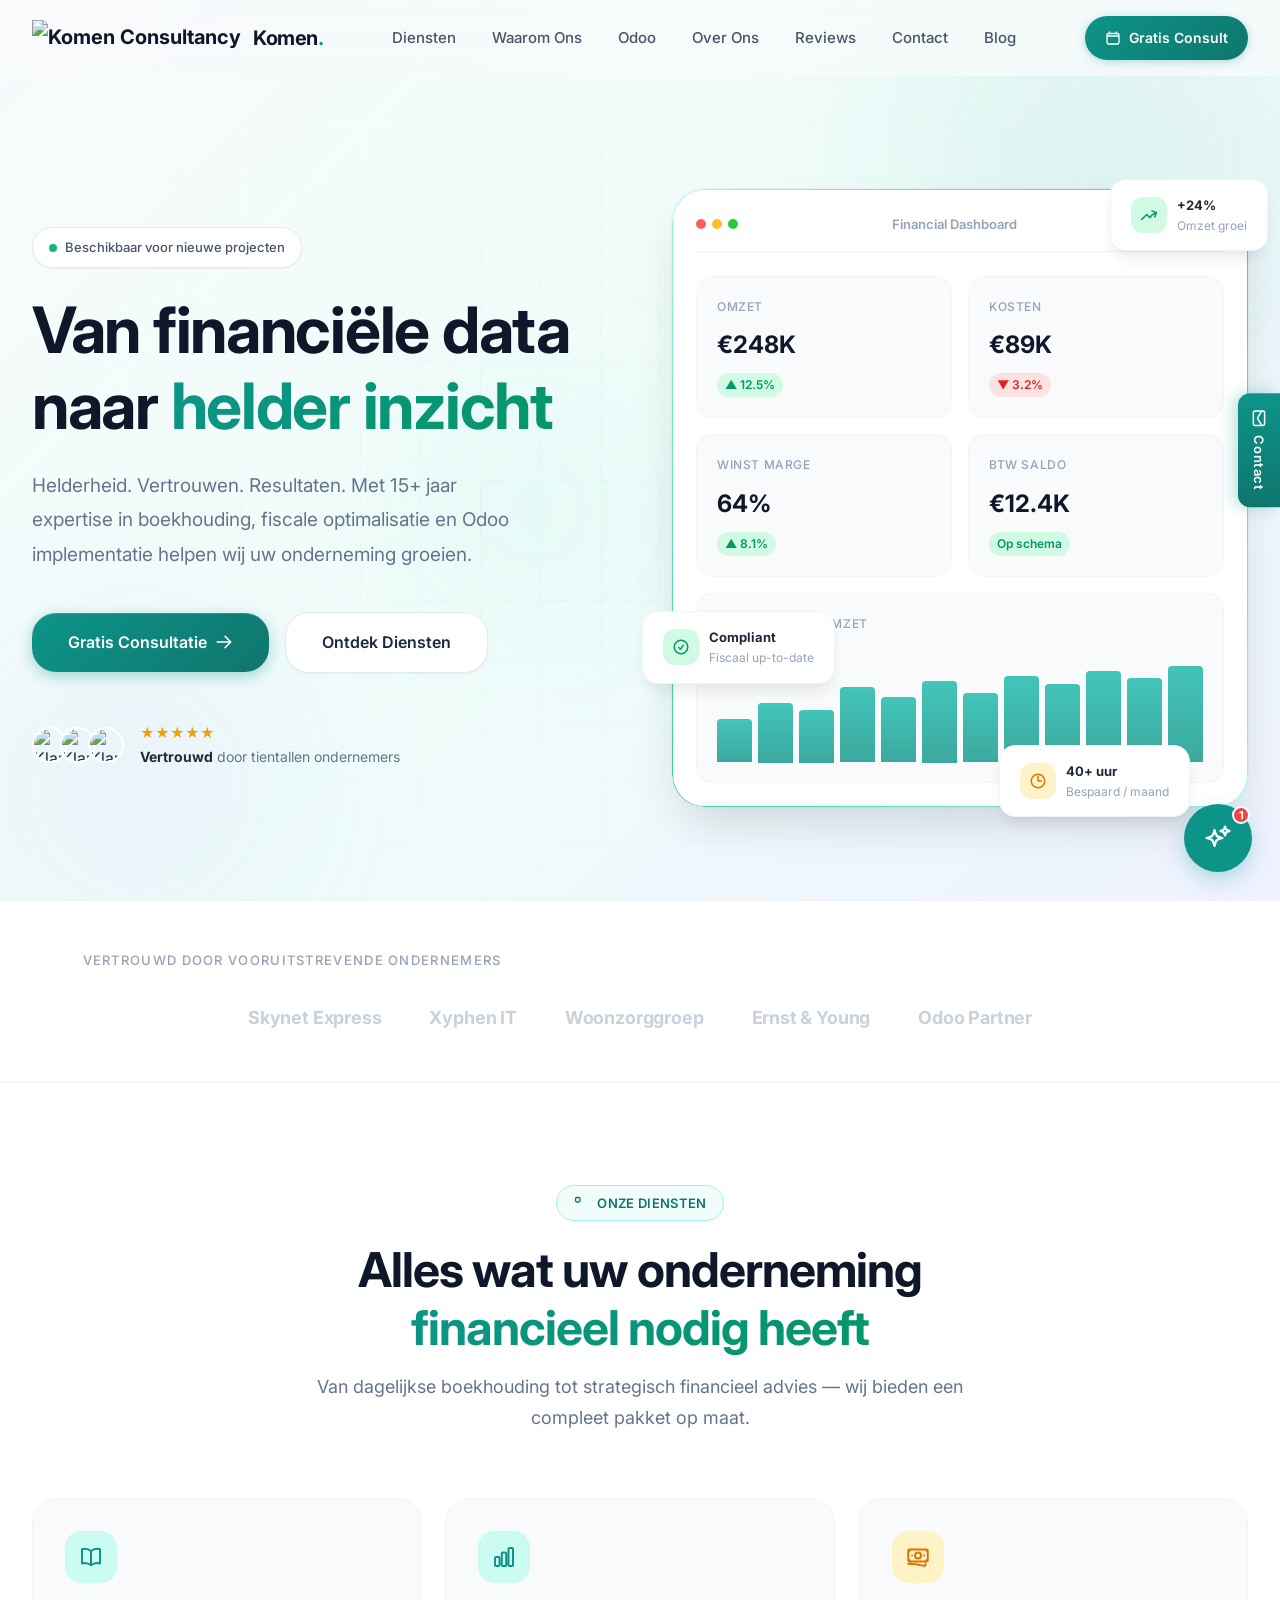
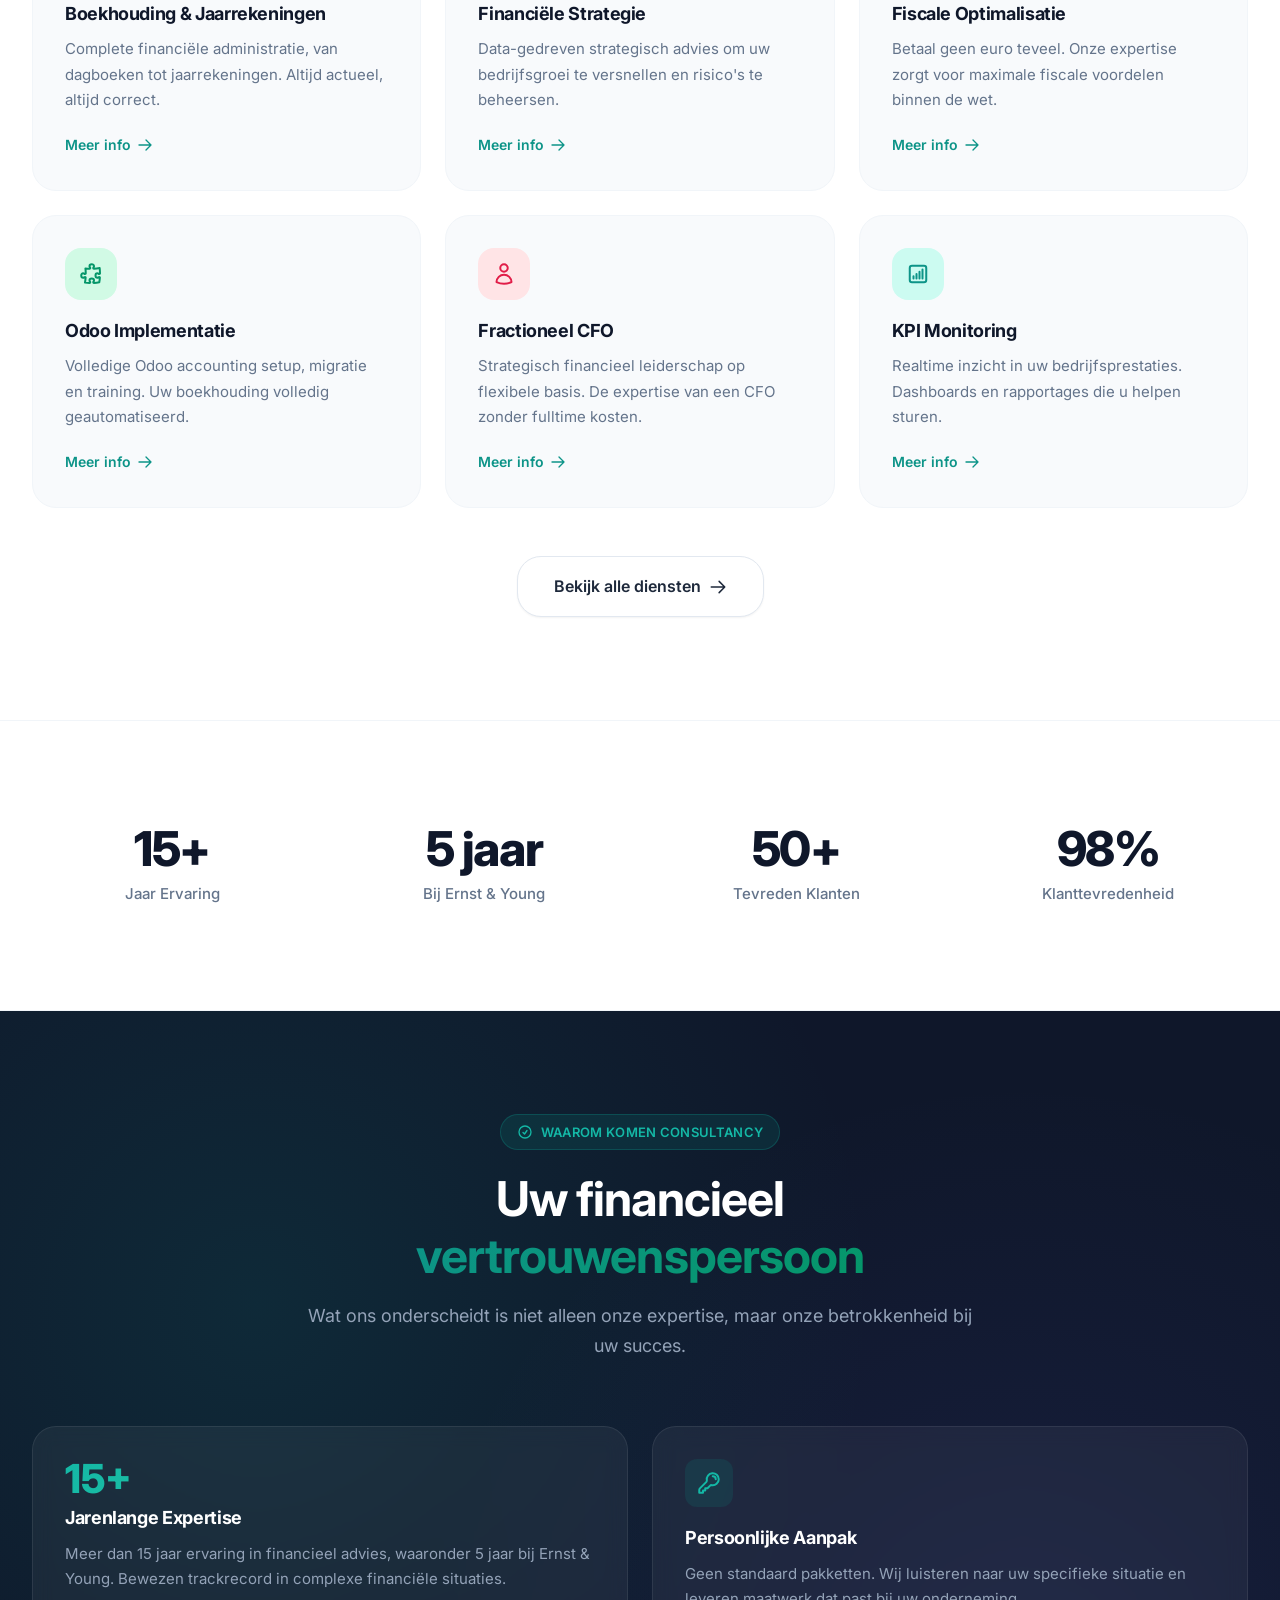
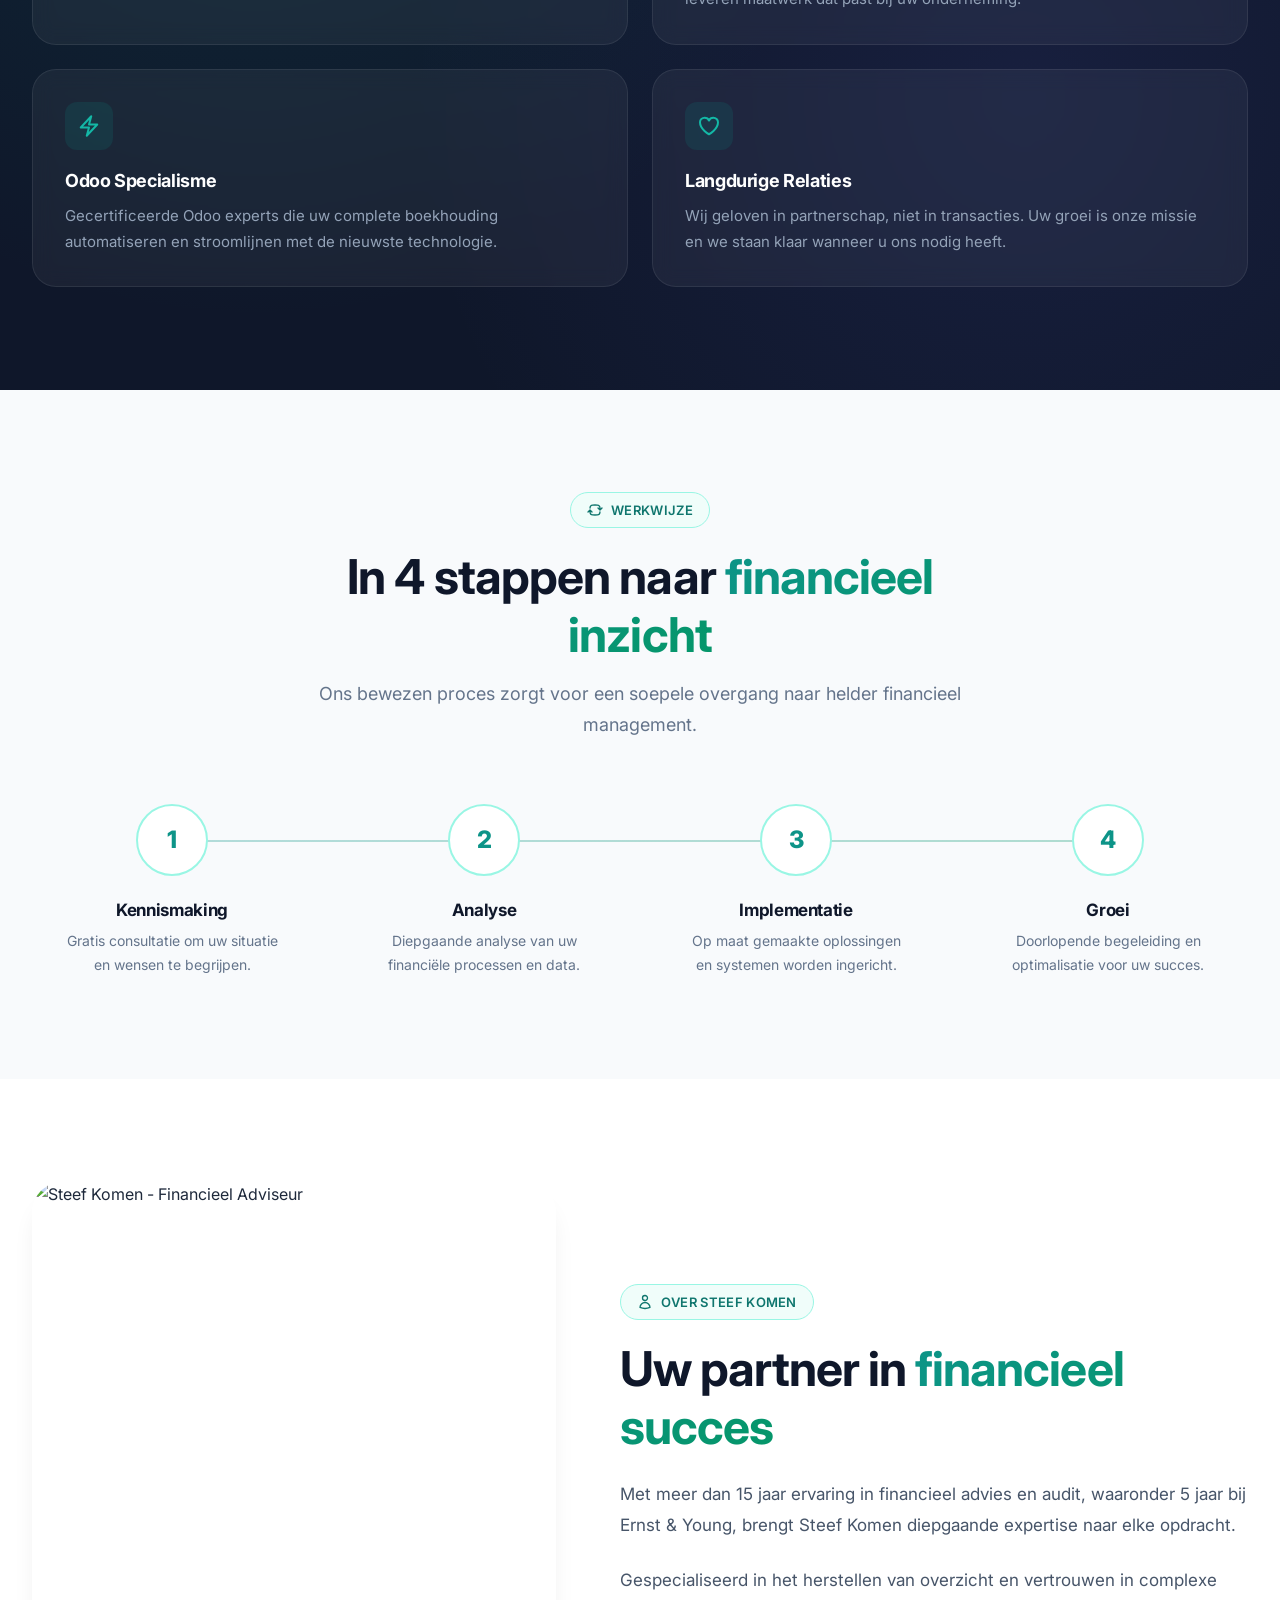
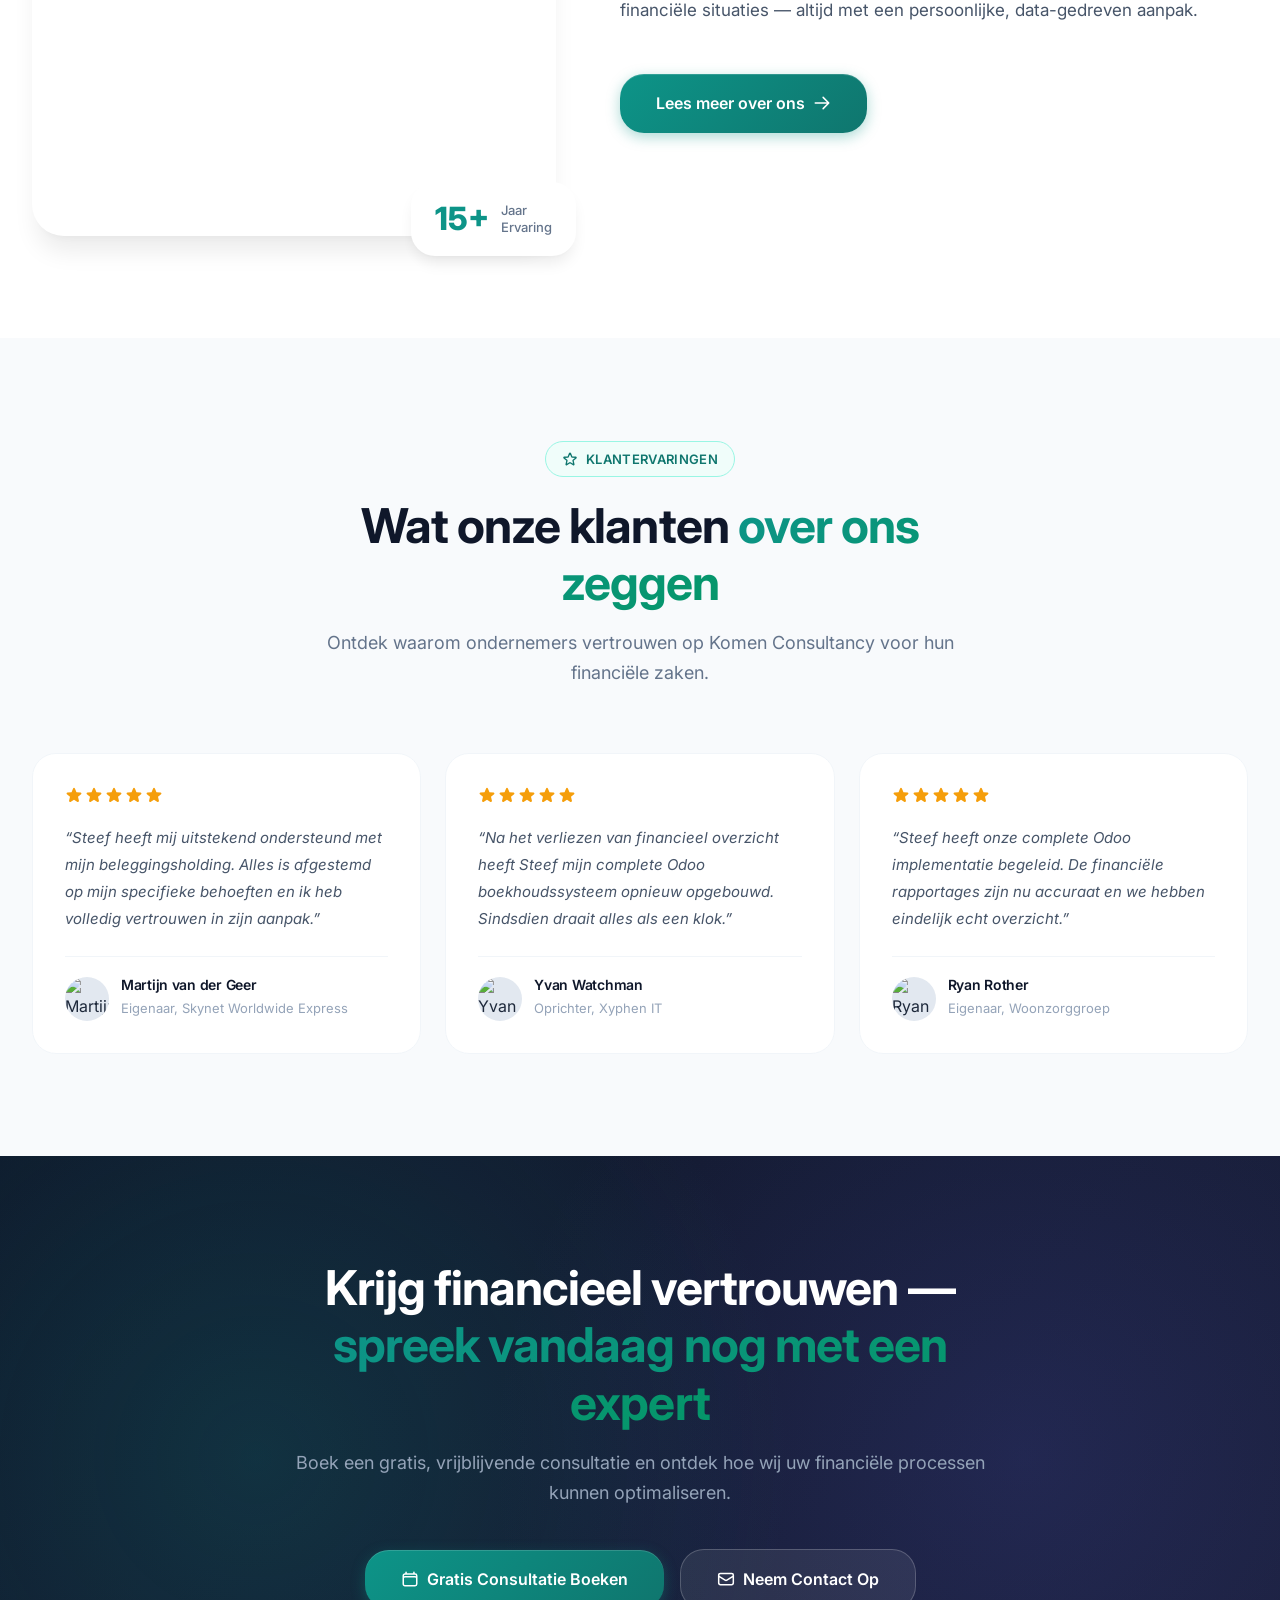
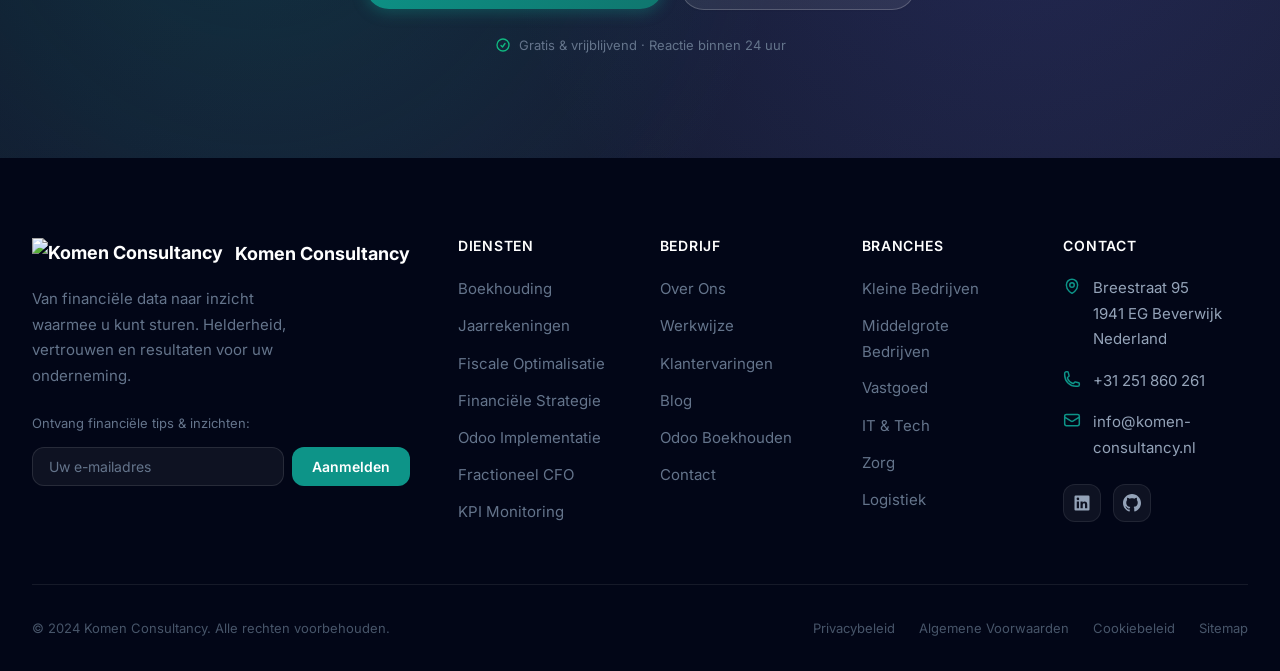
==== index.html @ 8edcee96 "Initial deploy: Komen Consultancy multi-page website Complete 13+ page website for accountancy firm " ====
<!DOCTYPE html>
<html lang="nl">
<head>
  <meta charset="UTF-8">
  <meta name="viewport" content="width=device-width, initial-scale=1.0">
  <title>Komen Consultancy | Financieel Advies & Odoo Expertise</title>
  <meta name="description" content="Komen Consultancy - Van financiële data naar inzicht waarmee u kunt sturen. 15+ jaar ervaring in boekhouding, fiscale optimalisatie en Odoo implementatie.">
  <link rel="preconnect" href="https://fonts.googleapis.com">
  <link rel="preconnect" href="https://fonts.gstatic.com" crossorigin>
  <link href="https://fonts.googleapis.com/css2?family=Inter:wght@400;500;600;700;800&display=swap" rel="stylesheet">
  <link rel="stylesheet" href="css/style.css">
  <link rel="icon" type="image/png" href="https://www.komenconsultancy.com/logo.png?company=1">
</head>
<body>

  <!-- Preloader -->
  <div class="preloader">
    <div class="preloader-spinner"></div>
  </div>

  <!-- Cursor Glow -->
  <div class="cursor-glow"></div>

  <!-- ==================== NAVBAR ==================== -->
  <nav class="navbar">
    <div class="container">
      <a href="index.html" class="navbar-logo">
        <img src="https://raw.githubusercontent.com/babenkonetframe/komen-consultancy/refs/heads/main/logo/logo02.png" alt="Komen Consultancy">
        <span>Komen<span style="color:var(--primary)">.</span></span>
      </a>

      <div class="navbar-nav">
        <a href="diensten.html">Diensten</a>
        <a href="#waarom">Waarom Ons</a>
        <a href="odoo.html">Odoo</a>
        <a href="over-ons.html">Over Ons</a>
        <a href="#reviews">Reviews</a>
        <a href="contact.html">Contact</a>
        <a href="blog.html">Blog</a>
      </div>

      <div class="navbar-actions">
        <a href="contact.html" class="navbar-cta">
          <svg xmlns="http://www.w3.org/2000/svg" fill="none" viewBox="0 0 24 24" stroke-width="2" stroke="currentColor"><path stroke-linecap="round" stroke-linejoin="round" d="M6.75 3v2.25M17.25 3v2.25M3 18.75V7.5a2.25 2.25 0 012.25-2.25h13.5A2.25 2.25 0 0121 7.5v11.25m-18 0A2.25 2.25 0 005.25 21h13.5A2.25 2.25 0 0021 18.75m-18 0v-7.5A2.25 2.25 0 015.25 9h13.5A2.25 2.25 0 0121 11.25v7.5" /></svg>
          Gratis Consult
        </a>
        <button class="hamburger" aria-label="Menu">
          <span></span><span></span><span></span>
        </button>
      </div>
    </div>
  </nav>

  <!-- Mobile Menu Overlay -->
  <div class="mobile-menu-overlay"></div>

  <!-- Mobile Menu (slides from right) -->
  <div class="mobile-menu">
    <div class="mobile-menu-header">
      <a href="index.html" class="navbar-logo">
        <img src="https://raw.githubusercontent.com/babenkonetframe/komen-consultancy/refs/heads/main/logo/logo02.png" alt="Komen Consultancy" style="height:28px">
        <span style="font-size:1rem">Komen<span style="color:var(--primary)">.</span></span>
      </a>
      <button class="mobile-menu-close">
        <svg xmlns="http://www.w3.org/2000/svg" fill="none" viewBox="0 0 24 24" stroke-width="2" stroke="currentColor"><path stroke-linecap="round" stroke-linejoin="round" d="M6 18L18 6M6 6l12 12" /></svg>
      </button>
    </div>
    <nav class="mobile-menu-nav">
      <a href="diensten.html">
        <svg xmlns="http://www.w3.org/2000/svg" fill="none" viewBox="0 0 24 24" stroke-width="2" stroke="currentColor"><path stroke-linecap="round" stroke-linejoin="round" d="M3.75 6A2.25 2.25 0 016 3.75h2.25A2.25 2.25 0 0110.5 6v2.25a2.25 2.25 0 01-2.25 2.25H6a2.25 2.25 0 01-2.25-2.25V6z" /><path stroke-linecap="round" stroke-linejoin="round" d="M3.75 15.75A2.25 2.25 0 016 13.5h2.25a2.25 2.25 0 012.25 2.25V18a2.25 2.25 0 01-2.25 2.25H6A2.25 2.25 0 013.75 18v-2.25z" /><path stroke-linecap="round" stroke-linejoin="round" d="M13.5 6a2.25 2.25 0 012.25-2.25H18A2.25 2.25 0 0120.25 6v2.25A2.25 2.25 0 0118 10.5h-2.25a2.25 2.25 0 01-2.25-2.25V6z" /><path stroke-linecap="round" stroke-linejoin="round" d="M13.5 15.75a2.25 2.25 0 012.25-2.25H18a2.25 2.25 0 012.25 2.25V18A2.25 2.25 0 0118 20.25h-2.25A2.25 2.25 0 0113.5 18v-2.25z" /></svg>
        Diensten
      </a>
      <a href="#waarom">
        <svg xmlns="http://www.w3.org/2000/svg" fill="none" viewBox="0 0 24 24" stroke-width="2" stroke="currentColor"><path stroke-linecap="round" stroke-linejoin="round" d="M9 12.75L11.25 15 15 9.75M21 12a9 9 0 11-18 0 9 9 0 0118 0z" /></svg>
        Waarom Ons
      </a>
      <a href="odoo.html">
        <svg xmlns="http://www.w3.org/2000/svg" fill="none" viewBox="0 0 24 24" stroke-width="2" stroke="currentColor"><path stroke-linecap="round" stroke-linejoin="round" d="M14.25 6.087c0-.355.186-.676.401-.959.221-.29.349-.634.349-1.003 0-1.036-1.007-1.875-2.25-1.875s-2.25.84-2.25 1.875c0 .369.128.713.349 1.003.215.283.401.604.401.959v0a.64.64 0 01-.657.643 48.39 48.39 0 01-4.163-.3c.186 1.613.293 3.25.315 4.907a.656.656 0 01-.658.663v0c-.355 0-.676-.186-.959-.401a1.647 1.647 0 00-1.003-.349c-1.036 0-1.875 1.007-1.875 2.25s.84 2.25 1.875 2.25c.369 0 .713-.128 1.003-.349.283-.215.604-.401.959-.401v0c.31 0 .555.26.532.57a48.039 48.039 0 01-.642 5.056c1.518.19 3.058.309 4.616.354a.64.64 0 00.657-.643v0c0-.355-.186-.676-.401-.959a1.647 1.647 0 01-.349-1.003c0-1.035 1.008-1.875 2.25-1.875 1.243 0 2.25.84 2.25 1.875 0 .369-.128.713-.349 1.003-.215.283-.4.604-.4.959v0c0 .333.277.599.61.58a48.1 48.1 0 005.427-.63 48.05 48.05 0 00.582-4.717.532.532 0 00-.533-.57v0c-.355 0-.676.186-.959.401-.29.221-.634.349-1.003.349-1.035 0-1.875-1.007-1.875-2.25s.84-2.25 1.875-2.25c.37 0 .713.128 1.003.349.283.215.604.401.959.401v0a.656.656 0 00.658-.663 48.422 48.422 0 00-.37-5.36c-1.886.342-3.81.574-5.766.689a.578.578 0 01-.61-.58v0z" /></svg>
        Odoo Integratie
      </a>
      <a href="over-ons.html">
        <svg xmlns="http://www.w3.org/2000/svg" fill="none" viewBox="0 0 24 24" stroke-width="2" stroke="currentColor"><path stroke-linecap="round" stroke-linejoin="round" d="M15.75 6a3.75 3.75 0 11-7.5 0 3.75 3.75 0 017.5 0zM4.501 20.118a7.5 7.5 0 0114.998 0A17.933 17.933 0 0112 21.75c-2.676 0-5.216-.584-7.499-1.632z" /></svg>
        Over Ons
      </a>
      <a href="#reviews">
        <svg xmlns="http://www.w3.org/2000/svg" fill="none" viewBox="0 0 24 24" stroke-width="2" stroke="currentColor"><path stroke-linecap="round" stroke-linejoin="round" d="M11.48 3.499a.562.562 0 011.04 0l2.125 5.111a.563.563 0 00.475.345l5.518.442c.499.04.701.663.321.988l-4.204 3.602a.563.563 0 00-.182.557l1.285 5.385a.562.562 0 01-.84.61l-4.725-2.885a.563.563 0 00-.586 0L6.982 20.54a.562.562 0 01-.84-.61l1.285-5.386a.562.562 0 00-.182-.557l-4.204-3.602a.563.563 0 01.321-.988l5.518-.442a.563.563 0 00.475-.345L11.48 3.5z" /></svg>
        Reviews
      </a>
      <a href="contact.html">
        <svg xmlns="http://www.w3.org/2000/svg" fill="none" viewBox="0 0 24 24" stroke-width="2" stroke="currentColor"><path stroke-linecap="round" stroke-linejoin="round" d="M21.75 6.75v10.5a2.25 2.25 0 01-2.25 2.25h-15a2.25 2.25 0 01-2.25-2.25V6.75m19.5 0A2.25 2.25 0 0019.5 4.5h-15a2.25 2.25 0 00-2.25 2.25m19.5 0v.243a2.25 2.25 0 01-1.07 1.916l-7.5 4.615a2.25 2.25 0 01-2.36 0L3.32 8.91a2.25 2.25 0 01-1.07-1.916V6.75" /></svg>
        Contact
      </a>
      <a href="blog.html">
        <svg xmlns="http://www.w3.org/2000/svg" fill="none" viewBox="0 0 24 24" stroke-width="2" stroke="currentColor"><path stroke-linecap="round" stroke-linejoin="round" d="M12 7.5h1.5m-1.5 3h1.5m-7.5 3h7.5m-7.5 3h7.5m3-9h3.375c.621 0 1.125.504 1.125 1.125V18a2.25 2.25 0 01-2.25 2.25M16.5 7.5V18a2.25 2.25 0 002.25 2.25M16.5 7.5V4.875c0-.621-.504-1.125-1.125-1.125H4.125C3.504 3.75 3 4.254 3 4.875V18a2.25 2.25 0 002.25 2.25h13.5M6 7.5h3v3H6v-3z" /></svg>
        Blog
      </a>
    </nav>
    <div class="mobile-menu-contact">
      <h4>Contactgegevens</h4>
      <div class="mobile-contact-item">
        <svg xmlns="http://www.w3.org/2000/svg" fill="none" viewBox="0 0 24 24" stroke-width="2" stroke="currentColor"><path stroke-linecap="round" stroke-linejoin="round" d="M2.25 6.75c0 8.284 6.716 15 15 15h2.25a2.25 2.25 0 002.25-2.25v-1.372c0-.516-.351-.966-.852-1.091l-4.423-1.106c-.44-.11-.902.055-1.173.417l-.97 1.293c-.282.376-.769.542-1.21.38a12.035 12.035 0 01-7.143-7.143c-.162-.441.004-.928.38-1.21l1.293-.97c.363-.271.527-.734.417-1.173L6.963 3.102a1.125 1.125 0 00-1.091-.852H4.5A2.25 2.25 0 002.25 4.5v2.25z" /></svg>
        <span>+31 251 860 261</span>
      </div>
      <div class="mobile-contact-item">
        <svg xmlns="http://www.w3.org/2000/svg" fill="none" viewBox="0 0 24 24" stroke-width="2" stroke="currentColor"><path stroke-linecap="round" stroke-linejoin="round" d="M21.75 6.75v10.5a2.25 2.25 0 01-2.25 2.25h-15a2.25 2.25 0 01-2.25-2.25V6.75m19.5 0A2.25 2.25 0 0019.5 4.5h-15a2.25 2.25 0 00-2.25 2.25m19.5 0v.243a2.25 2.25 0 01-1.07 1.916l-7.5 4.615a2.25 2.25 0 01-2.36 0L3.32 8.91a2.25 2.25 0 01-1.07-1.916V6.75" /></svg>
        <span>info@komen-consultancy.nl</span>
      </div>
      <div class="mobile-contact-item">
        <svg xmlns="http://www.w3.org/2000/svg" fill="none" viewBox="0 0 24 24" stroke-width="2" stroke="currentColor"><path stroke-linecap="round" stroke-linejoin="round" d="M15 10.5a3 3 0 11-6 0 3 3 0 016 0z" /><path stroke-linecap="round" stroke-linejoin="round" d="M19.5 10.5c0 7.142-7.5 11.25-7.5 11.25S4.5 17.642 4.5 10.5a7.5 7.5 0 1115 0z" /></svg>
        <span>Breestraat 95, Beverwijk</span>
      </div>
    </div>
    <div class="mobile-menu-cta">
      <a href="contact.html" class="btn btn-primary btn-lg">Gratis Consultatie Boeken</a>
    </div>
  </div>

  <!-- ==================== HERO ==================== -->
  <section class="hero" id="home">
    <div class="hero-orb hero-orb-1"></div>
    <div class="hero-orb hero-orb-2"></div>
    <div class="hero-orb hero-orb-3"></div>

    <div class="container">
      <div class="hero-content">
        <div class="hero-badge">
          <span class="dot"></span>
          Beschikbaar voor nieuwe projecten
        </div>

        <h1>Van financi&euml;le data naar <span class="text-gradient">helder inzicht</span></h1>

        <p class="hero-subtitle">
          Helderheid. Vertrouwen. Resultaten. Met 15+ jaar expertise in boekhouding, fiscale optimalisatie en Odoo implementatie helpen wij uw onderneming groeien.
        </p>

        <div class="hero-actions">
          <a href="contact.html" class="btn btn-primary btn-lg">
            Gratis Consultatie
            <svg xmlns="http://www.w3.org/2000/svg" fill="none" viewBox="0 0 24 24" stroke-width="2" stroke="currentColor"><path stroke-linecap="round" stroke-linejoin="round" d="M13.5 4.5L21 12m0 0l-7.5 7.5M21 12H3" /></svg>
          </a>
          <a href="diensten.html" class="btn btn-secondary btn-lg">
            Ontdek Diensten
          </a>
        </div>

        <div class="hero-proof">
          <div class="hero-proof-avatars">
            <img src="https://raw.githubusercontent.com/babenkonetframe/komen-consultancy/refs/heads/main/home/feedback01.png" alt="Klant">
            <img src="https://raw.githubusercontent.com/babenkonetframe/komen-consultancy/refs/heads/main/home/feedback02.png" alt="Klant">
            <img src="https://raw.githubusercontent.com/babenkonetframe/komen-consultancy/refs/heads/main/home/feedback03.png" alt="Klant">
          </div>
          <div class="hero-proof-text">
            <div class="hero-proof-stars">&#9733;&#9733;&#9733;&#9733;&#9733;</div>
            <strong>Vertrouwd</strong> door tientallen ondernemers
          </div>
        </div>
      </div>

      <!-- Hero Dashboard Mockup -->
      <div class="hero-visual">
        <div class="floating-card floating-card-1">
          <div class="floating-card-icon">
            <svg xmlns="http://www.w3.org/2000/svg" fill="none" viewBox="0 0 24 24" stroke-width="2" stroke="currentColor"><path stroke-linecap="round" stroke-linejoin="round" d="M2.25 18L9 11.25l4.306 4.307a11.95 11.95 0 015.814-5.519l2.74-1.22m0 0l-5.94-2.28m5.94 2.28l-2.28 5.941" /></svg>
          </div>
          <div>
            <div style="font-weight:700;color:var(--gray-800)">+24%</div>
            <div style="font-size:0.75rem;color:var(--gray-400)">Omzet groei</div>
          </div>
        </div>

        <div class="floating-card floating-card-2">
          <div class="floating-card-icon">
            <svg xmlns="http://www.w3.org/2000/svg" fill="none" viewBox="0 0 24 24" stroke-width="2" stroke="currentColor"><path stroke-linecap="round" stroke-linejoin="round" d="M9 12.75L11.25 15 15 9.75M21 12a9 9 0 11-18 0 9 9 0 0118 0z" /></svg>
          </div>
          <div>
            <div style="font-weight:700;color:var(--gray-800)">Compliant</div>
            <div style="font-size:0.75rem;color:var(--gray-400)">Fiscaal up-to-date</div>
          </div>
        </div>

        <div class="floating-card floating-card-3">
          <div class="floating-card-icon">
            <svg xmlns="http://www.w3.org/2000/svg" fill="none" viewBox="0 0 24 24" stroke-width="2" stroke="currentColor"><path stroke-linecap="round" stroke-linejoin="round" d="M12 6v6h4.5m4.5 0a9 9 0 11-18 0 9 9 0 0118 0z" /></svg>
          </div>
          <div>
            <div style="font-weight:700;color:var(--gray-800)">40+ uur</div>
            <div style="font-size:0.75rem;color:var(--gray-400)">Bespaard / maand</div>
          </div>
        </div>

        <div class="hero-dashboard">
          <div class="dashboard-header">
            <div class="dashboard-dots"><span></span><span></span><span></span></div>
            <div class="dashboard-title">Financial Dashboard</div>
            <div style="font-size:0.75rem;color:var(--gray-400)">Live Data</div>
          </div>
          <div class="dashboard-grid">
            <div class="dash-card">
              <div class="dash-card-label">Omzet</div>
              <div class="dash-card-value">&euro;248K</div>
              <span class="dash-card-change positive">&#9650; 12.5%</span>
            </div>
            <div class="dash-card">
              <div class="dash-card-label">Kosten</div>
              <div class="dash-card-value">&euro;89K</div>
              <span class="dash-card-change negative">&#9660; 3.2%</span>
            </div>
            <div class="dash-card">
              <div class="dash-card-label">Winst Marge</div>
              <div class="dash-card-value">64%</div>
              <span class="dash-card-change positive">&#9650; 8.1%</span>
            </div>
            <div class="dash-card">
              <div class="dash-card-label">BTW Saldo</div>
              <div class="dash-card-value">&euro;12.4K</div>
              <span class="dash-card-change positive">Op schema</span>
            </div>
            <div class="dash-chart">
              <div class="dash-card-label">Maandelijkse Omzet</div>
              <div class="dash-chart-bars">
                <div class="dash-chart-bar" style="height:45%"></div>
                <div class="dash-chart-bar" style="height:62%"></div>
                <div class="dash-chart-bar" style="height:55%"></div>
                <div class="dash-chart-bar" style="height:78%"></div>
                <div class="dash-chart-bar" style="height:68%"></div>
                <div class="dash-chart-bar" style="height:85%"></div>
                <div class="dash-chart-bar" style="height:72%"></div>
                <div class="dash-chart-bar" style="height:90%"></div>
                <div class="dash-chart-bar" style="height:82%"></div>
                <div class="dash-chart-bar" style="height:95%"></div>
                <div class="dash-chart-bar" style="height:88%"></div>
                <div class="dash-chart-bar" style="height:100%"></div>
              </div>
            </div>
          </div>
        </div>
      </div>
    </div>
  </section>

  <!-- ==================== TRUSTED BY ==================== -->
  <section class="trusted-section">
    <div class="container">
      <p class="trusted-label">Vertrouwd door vooruitstrevende ondernemers</p>
      <div class="trusted-logos">
        <span class="trusted-logo-text">Skynet Express</span>
        <span class="trusted-logo-text">Xyphen IT</span>
        <span class="trusted-logo-text">Woonzorggroep</span>
        <span class="trusted-logo-text">Ernst &amp; Young</span>
        <span class="trusted-logo-text">Odoo Partner</span>
      </div>
    </div>
  </section>

  <!-- ==================== SERVICES ==================== -->
  <section class="services-section section" id="diensten">
    <div class="container">
      <div class="section-header reveal">
        <div class="section-badge">
          <svg xmlns="http://www.w3.org/2000/svg" fill="none" viewBox="0 0 24 24" stroke-width="2" stroke="currentColor"><path stroke-linecap="round" stroke-linejoin="round" d="M3.75 6A2.25 2.25 0 016 3.75h2.25A2.25 2.25 0 0110.5 6v2.25a2.25 2.25 0 01-2.25 2.25H6a2.25 2.25 0 01-2.25-2.25V6z" /></svg>
          Onze Diensten
        </div>
        <h2>Alles wat uw onderneming <span class="text-gradient">financieel nodig heeft</span></h2>
        <p>Van dagelijkse boekhouding tot strategisch financieel advies &mdash; wij bieden een compleet pakket op maat.</p>
      </div>

      <div class="services-grid stagger-children reveal">
        <!-- Service 1 -->
        <div class="service-card">
          <div class="service-icon teal">
            <svg xmlns="http://www.w3.org/2000/svg" fill="none" viewBox="0 0 24 24" stroke-width="2" stroke="currentColor"><path stroke-linecap="round" stroke-linejoin="round" d="M12 6.042A8.967 8.967 0 006 3.75c-1.052 0-2.062.18-3 .512v14.25A8.987 8.987 0 016 18c2.305 0 4.408.867 6 2.292m0-14.25a8.966 8.966 0 016-2.292c1.052 0 2.062.18 3 .512v14.25A8.987 8.987 0 0018 18a8.967 8.967 0 00-6 2.292m0-14.25v14.25" /></svg>
          </div>
          <h3>Boekhouding &amp; Jaarrekeningen</h3>
          <p>Complete financi&euml;le administratie, van dagboeken tot jaarrekeningen. Altijd actueel, altijd correct.</p>
          <a href="diensten/boekhouding.html" class="service-card-link">Meer info <svg xmlns="http://www.w3.org/2000/svg" fill="none" viewBox="0 0 24 24" stroke-width="2" stroke="currentColor"><path stroke-linecap="round" stroke-linejoin="round" d="M13.5 4.5L21 12m0 0l-7.5 7.5M21 12H3" /></svg></a>
        </div>

        <!-- Service 2 -->
        <div class="service-card">
          <div class="service-icon teal">
            <svg xmlns="http://www.w3.org/2000/svg" fill="none" viewBox="0 0 24 24" stroke-width="2" stroke="currentColor"><path stroke-linecap="round" stroke-linejoin="round" d="M3 13.125C3 12.504 3.504 12 4.125 12h2.25c.621 0 1.125.504 1.125 1.125v6.75C7.5 20.496 6.996 21 6.375 21h-2.25A1.125 1.125 0 013 19.875v-6.75zM9.75 8.625c0-.621.504-1.125 1.125-1.125h2.25c.621 0 1.125.504 1.125 1.125v11.25c0 .621-.504 1.125-1.125 1.125h-2.25a1.125 1.125 0 01-1.125-1.125V8.625zM16.5 4.125c0-.621.504-1.125 1.125-1.125h2.25C20.496 3 21 3.504 21 4.125v15.75c0 .621-.504 1.125-1.125 1.125h-2.25a1.125 1.125 0 01-1.125-1.125V4.125z" /></svg>
          </div>
          <h3>Financi&euml;le Strategie</h3>
          <p>Data-gedreven strategisch advies om uw bedrijfsgroei te versnellen en risico's te beheersen.</p>
          <a href="diensten/financiele-strategie.html" class="service-card-link">Meer info <svg xmlns="http://www.w3.org/2000/svg" fill="none" viewBox="0 0 24 24" stroke-width="2" stroke="currentColor"><path stroke-linecap="round" stroke-linejoin="round" d="M13.5 4.5L21 12m0 0l-7.5 7.5M21 12H3" /></svg></a>
        </div>

        <!-- Service 3 -->
        <div class="service-card">
          <div class="service-icon amber">
            <svg xmlns="http://www.w3.org/2000/svg" fill="none" viewBox="0 0 24 24" stroke-width="2" stroke="currentColor"><path stroke-linecap="round" stroke-linejoin="round" d="M2.25 18.75a60.07 60.07 0 0115.797 2.101c.727.198 1.453-.342 1.453-1.096V18.75M3.75 4.5v.75A.75.75 0 013 6h-.75m0 0v-.375c0-.621.504-1.125 1.125-1.125H20.25M2.25 6v9m18-10.5v.75c0 .414.336.75.75.75h.75m-1.5-1.5h.375c.621 0 1.125.504 1.125 1.125v9.75c0 .621-.504 1.125-1.125 1.125h-.375m1.5-1.5H21a.75.75 0 00-.75.75v.75m0 0H3.75m0 0h-.375a1.125 1.125 0 01-1.125-1.125V15m1.5 1.5v-.75A.75.75 0 003 15h-.75M15 10.5a3 3 0 11-6 0 3 3 0 016 0zm3 0h.008v.008H18V10.5zm-12 0h.008v.008H6V10.5z" /></svg>
          </div>
          <h3>Fiscale Optimalisatie</h3>
          <p>Betaal geen euro teveel. Onze expertise zorgt voor maximale fiscale voordelen binnen de wet.</p>
          <a href="diensten/fiscale-optimalisatie.html" class="service-card-link">Meer info <svg xmlns="http://www.w3.org/2000/svg" fill="none" viewBox="0 0 24 24" stroke-width="2" stroke="currentColor"><path stroke-linecap="round" stroke-linejoin="round" d="M13.5 4.5L21 12m0 0l-7.5 7.5M21 12H3" /></svg></a>
        </div>

        <!-- Service 4 -->
        <div class="service-card">
          <div class="service-icon emerald">
            <svg xmlns="http://www.w3.org/2000/svg" fill="none" viewBox="0 0 24 24" stroke-width="2" stroke="currentColor"><path stroke-linecap="round" stroke-linejoin="round" d="M14.25 6.087c0-.355.186-.676.401-.959.221-.29.349-.634.349-1.003 0-1.036-1.007-1.875-2.25-1.875s-2.25.84-2.25 1.875c0 .369.128.713.349 1.003.215.283.401.604.401.959v0a.64.64 0 01-.657.643 48.39 48.39 0 01-4.163-.3c.186 1.613.293 3.25.315 4.907a.656.656 0 01-.658.663v0c-.355 0-.676-.186-.959-.401a1.647 1.647 0 00-1.003-.349c-1.036 0-1.875 1.007-1.875 2.25s.84 2.25 1.875 2.25c.369 0 .713-.128 1.003-.349.283-.215.604-.401.959-.401v0c.31 0 .555.26.532.57a48.039 48.039 0 01-.642 5.056c1.518.19 3.058.309 4.616.354a.64.64 0 00.657-.643v0c0-.355-.186-.676-.401-.959a1.647 1.647 0 01-.349-1.003c0-1.035 1.008-1.875 2.25-1.875 1.243 0 2.25.84 2.25 1.875 0 .369-.128.713-.349 1.003-.215.283-.4.604-.4.959v0c0 .333.277.599.61.58a48.1 48.1 0 005.427-.63 48.05 48.05 0 00.582-4.717.532.532 0 00-.533-.57v0c-.355 0-.676.186-.959.401-.29.221-.634.349-1.003.349-1.035 0-1.875-1.007-1.875-2.25s.84-2.25 1.875-2.25c.37 0 .713.128 1.003.349.283.215.604.401.959.401v0a.656.656 0 00.658-.663 48.422 48.422 0 00-.37-5.36c-1.886.342-3.81.574-5.766.689a.578.578 0 01-.61-.58v0z" /></svg>
          </div>
          <h3>Odoo Implementatie</h3>
          <p>Volledige Odoo accounting setup, migratie en training. Uw boekhouding volledig geautomatiseerd.</p>
          <a href="diensten/odoo-implementatie.html" class="service-card-link">Meer info <svg xmlns="http://www.w3.org/2000/svg" fill="none" viewBox="0 0 24 24" stroke-width="2" stroke="currentColor"><path stroke-linecap="round" stroke-linejoin="round" d="M13.5 4.5L21 12m0 0l-7.5 7.5M21 12H3" /></svg></a>
        </div>

        <!-- Service 5 -->
        <div class="service-card">
          <div class="service-icon rose">
            <svg xmlns="http://www.w3.org/2000/svg" fill="none" viewBox="0 0 24 24" stroke-width="2" stroke="currentColor"><path stroke-linecap="round" stroke-linejoin="round" d="M15.75 6a3.75 3.75 0 11-7.5 0 3.75 3.75 0 017.5 0zM4.501 20.118a7.5 7.5 0 0114.998 0A17.933 17.933 0 0112 21.75c-2.676 0-5.216-.584-7.499-1.632z" /></svg>
          </div>
          <h3>Fractioneel CFO</h3>
          <p>Strategisch financieel leiderschap op flexibele basis. De expertise van een CFO zonder fulltime kosten.</p>
          <a href="diensten/fractioneel-cfo.html" class="service-card-link">Meer info <svg xmlns="http://www.w3.org/2000/svg" fill="none" viewBox="0 0 24 24" stroke-width="2" stroke="currentColor"><path stroke-linecap="round" stroke-linejoin="round" d="M13.5 4.5L21 12m0 0l-7.5 7.5M21 12H3" /></svg></a>
        </div>

        <!-- Service 6 -->
        <div class="service-card">
          <div class="service-icon teal">
            <svg xmlns="http://www.w3.org/2000/svg" fill="none" viewBox="0 0 24 24" stroke-width="2" stroke="currentColor"><path stroke-linecap="round" stroke-linejoin="round" d="M7.5 14.25v2.25m3-4.5v4.5m3-6.75v6.75m3-9v9M6 20.25h12A2.25 2.25 0 0020.25 18V6A2.25 2.25 0 0018 3.75H6A2.25 2.25 0 003.75 6v12A2.25 2.25 0 006 20.25z" /></svg>
          </div>
          <h3>KPI Monitoring</h3>
          <p>Realtime inzicht in uw bedrijfsprestaties. Dashboards en rapportages die u helpen sturen.</p>
          <a href="diensten/kpi-monitoring.html" class="service-card-link">Meer info <svg xmlns="http://www.w3.org/2000/svg" fill="none" viewBox="0 0 24 24" stroke-width="2" stroke="currentColor"><path stroke-linecap="round" stroke-linejoin="round" d="M13.5 4.5L21 12m0 0l-7.5 7.5M21 12H3" /></svg></a>
        </div>
      </div>

      <div style="text-align:center;margin-top:3rem" class="reveal">
        <a href="diensten.html" class="btn btn-secondary btn-lg">
          Bekijk alle diensten
          <svg xmlns="http://www.w3.org/2000/svg" fill="none" viewBox="0 0 24 24" stroke-width="2" stroke="currentColor"><path stroke-linecap="round" stroke-linejoin="round" d="M13.5 4.5L21 12m0 0l-7.5 7.5M21 12H3" /></svg>
        </a>
      </div>
    </div>
  </section>

  <!-- ==================== STATS ==================== -->
  <section class="stats-section">
    <div class="container">
      <div class="stats-grid reveal">
        <div class="stat-item">
          <div class="stat-number" data-target="15" data-suffix="+">0</div>
          <div class="stat-label">Jaar Ervaring</div>
        </div>
        <div class="stat-item">
          <div class="stat-number" data-target="5" data-suffix=" jaar">0</div>
          <div class="stat-label">Bij Ernst &amp; Young</div>
        </div>
        <div class="stat-item">
          <div class="stat-number" data-target="50" data-suffix="+">0</div>
          <div class="stat-label">Tevreden Klanten</div>
        </div>
        <div class="stat-item">
          <div class="stat-number" data-target="98" data-suffix="%">0</div>
          <div class="stat-label">Klanttevredenheid</div>
        </div>
      </div>
    </div>
  </section>

  <!-- ==================== WHY CHOOSE US (USP) ==================== -->
  <section class="usp-section section" id="waarom">
    <div class="container">
      <div class="section-header reveal">
        <div class="section-badge">
          <svg xmlns="http://www.w3.org/2000/svg" fill="none" viewBox="0 0 24 24" stroke-width="2" stroke="currentColor"><path stroke-linecap="round" stroke-linejoin="round" d="M9 12.75L11.25 15 15 9.75M21 12a9 9 0 11-18 0 9 9 0 0118 0z" /></svg>
          Waarom Komen Consultancy
        </div>
        <h2>Uw financieel <span class="text-gradient">vertrouwenspersoon</span></h2>
        <p>Wat ons onderscheidt is niet alleen onze expertise, maar onze betrokkenheid bij uw succes.</p>
      </div>

      <div class="usp-grid stagger-children reveal">
        <div class="usp-card">
          <div class="usp-card-number">15+</div>
          <h3>Jarenlange Expertise</h3>
          <p>Meer dan 15 jaar ervaring in financieel advies, waaronder 5 jaar bij Ernst &amp; Young. Bewezen trackrecord in complexe financi&euml;le situaties.</p>
        </div>
        <div class="usp-card">
          <div class="usp-card-icon">
            <svg xmlns="http://www.w3.org/2000/svg" fill="none" viewBox="0 0 24 24" stroke-width="2" stroke="currentColor"><path stroke-linecap="round" stroke-linejoin="round" d="M15.75 5.25a3 3 0 013 3m3 0a6 6 0 01-7.029 5.912c-.563-.097-1.159.026-1.563.43L10.5 17.25H8.25v2.25H6v2.25H2.25v-2.818c0-.597.237-1.17.659-1.591l6.499-6.499c.404-.404.527-1 .43-1.563A6 6 0 1121.75 8.25z" /></svg>
          </div>
          <h3>Persoonlijke Aanpak</h3>
          <p>Geen standaard pakketten. Wij luisteren naar uw specifieke situatie en leveren maatwerk dat past bij uw onderneming.</p>
        </div>
        <div class="usp-card">
          <div class="usp-card-icon">
            <svg xmlns="http://www.w3.org/2000/svg" fill="none" viewBox="0 0 24 24" stroke-width="2" stroke="currentColor"><path stroke-linecap="round" stroke-linejoin="round" d="M3.75 13.5l10.5-11.25L12 10.5h8.25L9.75 21.75 12 13.5H3.75z" /></svg>
          </div>
          <h3>Odoo Specialisme</h3>
          <p>Gecertificeerde Odoo experts die uw complete boekhouding automatiseren en stroomlijnen met de nieuwste technologie.</p>
        </div>
        <div class="usp-card">
          <div class="usp-card-icon">
            <svg xmlns="http://www.w3.org/2000/svg" fill="none" viewBox="0 0 24 24" stroke-width="2" stroke="currentColor"><path stroke-linecap="round" stroke-linejoin="round" d="M21 8.25c0-2.485-2.099-4.5-4.688-4.5-1.935 0-3.597 1.126-4.312 2.733-.715-1.607-2.377-2.733-4.313-2.733C5.1 3.75 3 5.765 3 8.25c0 7.22 9 12 9 12s9-4.78 9-12z" /></svg>
          </div>
          <h3>Langdurige Relaties</h3>
          <p>Wij geloven in partnerschap, niet in transacties. Uw groei is onze missie en we staan klaar wanneer u ons nodig heeft.</p>
        </div>
      </div>
    </div>
  </section>

  <!-- ==================== HOW IT WORKS ==================== -->
  <section class="process-section section" id="werkwijze">
    <div class="container">
      <div class="section-header reveal">
        <div class="section-badge">
          <svg xmlns="http://www.w3.org/2000/svg" fill="none" viewBox="0 0 24 24" stroke-width="2" stroke="currentColor"><path stroke-linecap="round" stroke-linejoin="round" d="M19.5 12c0-1.232-.046-2.453-.138-3.662a4.006 4.006 0 00-3.7-3.7 48.678 48.678 0 00-7.324 0 4.006 4.006 0 00-3.7 3.7c-.017.22-.032.441-.046.662M19.5 12l3-3m-3 3l-3-3m-12 3c0 1.232.046 2.453.138 3.662a4.006 4.006 0 003.7 3.7 48.656 48.656 0 007.324 0 4.006 4.006 0 003.7-3.7c.017-.22.032-.441.046-.662M4.5 12l3 3m-3-3l-3 3" /></svg>
          Werkwijze
        </div>
        <h2>In 4 stappen naar <span class="text-gradient">financieel inzicht</span></h2>
        <p>Ons bewezen proces zorgt voor een soepele overgang naar helder financieel management.</p>
      </div>

      <div class="process-timeline reveal">
        <div class="process-step">
          <div class="process-step-number">1</div>
          <h3>Kennismaking</h3>
          <p>Gratis consultatie om uw situatie en wensen te begrijpen.</p>
        </div>
        <div class="process-step">
          <div class="process-step-number">2</div>
          <h3>Analyse</h3>
          <p>Diepgaande analyse van uw financi&euml;le processen en data.</p>
        </div>
        <div class="process-step">
          <div class="process-step-number">3</div>
          <h3>Implementatie</h3>
          <p>Op maat gemaakte oplossingen en systemen worden ingericht.</p>
        </div>
        <div class="process-step">
          <div class="process-step-number">4</div>
          <h3>Groei</h3>
          <p>Doorlopende begeleiding en optimalisatie voor uw succes.</p>
        </div>
      </div>
    </div>
  </section>

  <!-- ==================== ABOUT TEASER ==================== -->
  <section class="about-section section" id="over-ons">
    <div class="container">
      <div class="about-grid">
        <div class="about-image-wrapper reveal-left">
          <div class="about-image">
            <img src="https://raw.githubusercontent.com/babenkonetframe/komen-consultancy/refs/heads/main/home/owner.png" alt="Steef Komen - Financieel Adviseur">
          </div>
          <div class="about-badge-card">
            <div class="badge-number">15+</div>
            <div class="badge-text">Jaar<br>Ervaring</div>
          </div>
        </div>

        <div class="about-content reveal-right">
          <div class="section-badge">
            <svg xmlns="http://www.w3.org/2000/svg" fill="none" viewBox="0 0 24 24" stroke-width="2" stroke="currentColor"><path stroke-linecap="round" stroke-linejoin="round" d="M15.75 6a3.75 3.75 0 11-7.5 0 3.75 3.75 0 017.5 0zM4.501 20.118a7.5 7.5 0 0114.998 0A17.933 17.933 0 0112 21.75c-2.676 0-5.216-.584-7.499-1.632z" /></svg>
            Over Steef Komen
          </div>
          <h2>Uw partner in <span class="text-gradient">financieel succes</span></h2>
          <p class="about-text">
            Met meer dan 15 jaar ervaring in financieel advies en audit, waaronder 5 jaar bij Ernst &amp; Young, brengt Steef Komen diepgaande expertise naar elke opdracht.
          </p>
          <p class="about-text">
            Gespecialiseerd in het herstellen van overzicht en vertrouwen in complexe financi&euml;le situaties &mdash; altijd met een persoonlijke, data-gedreven aanpak.
          </p>

          <a href="over-ons.html" class="btn btn-primary btn-lg" style="margin-top:1.5rem">
            Lees meer over ons
            <svg xmlns="http://www.w3.org/2000/svg" fill="none" viewBox="0 0 24 24" stroke-width="2" stroke="currentColor"><path stroke-linecap="round" stroke-linejoin="round" d="M13.5 4.5L21 12m0 0l-7.5 7.5M21 12H3" /></svg>
          </a>
        </div>
      </div>
    </div>
  </section>

  <!-- ==================== TESTIMONIALS ==================== -->
  <section class="testimonials-section section" id="reviews">
    <div class="container">
      <div class="section-header reveal">
        <div class="section-badge">
          <svg xmlns="http://www.w3.org/2000/svg" fill="none" viewBox="0 0 24 24" stroke-width="2" stroke="currentColor"><path stroke-linecap="round" stroke-linejoin="round" d="M11.48 3.499a.562.562 0 011.04 0l2.125 5.111a.563.563 0 00.475.345l5.518.442c.499.04.701.663.321.988l-4.204 3.602a.563.563 0 00-.182.557l1.285 5.385a.562.562 0 01-.84.61l-4.725-2.885a.563.563 0 00-.586 0L6.982 20.54a.562.562 0 01-.84-.61l1.285-5.386a.562.562 0 00-.182-.557l-4.204-3.602a.563.563 0 01.321-.988l5.518-.442a.563.563 0 00.475-.345L11.48 3.5z" /></svg>
          Klantervaringen
        </div>
        <h2>Wat onze klanten <span class="text-gradient">over ons zeggen</span></h2>
        <p>Ontdek waarom ondernemers vertrouwen op Komen Consultancy voor hun financi&euml;le zaken.</p>
      </div>

      <div class="testimonials-grid stagger-children reveal">
        <div class="testimonial-card">
          <div class="testimonial-stars">
            <svg xmlns="http://www.w3.org/2000/svg" viewBox="0 0 24 24" fill="currentColor"><path fill-rule="evenodd" d="M10.788 3.21c.448-1.077 1.976-1.077 2.424 0l2.082 5.007 5.404.433c1.164.093 1.636 1.545.749 2.305l-4.117 3.527 1.257 5.273c.271 1.136-.964 2.033-1.96 1.425L12 18.354 7.373 21.18c-.996.608-2.231-.29-1.96-1.425l1.257-5.273-4.117-3.527c-.887-.76-.415-2.212.749-2.305l5.404-.433 2.082-5.006z" clip-rule="evenodd" /></svg>
            <svg xmlns="http://www.w3.org/2000/svg" viewBox="0 0 24 24" fill="currentColor"><path fill-rule="evenodd" d="M10.788 3.21c.448-1.077 1.976-1.077 2.424 0l2.082 5.007 5.404.433c1.164.093 1.636 1.545.749 2.305l-4.117 3.527 1.257 5.273c.271 1.136-.964 2.033-1.96 1.425L12 18.354 7.373 21.18c-.996.608-2.231-.29-1.96-1.425l1.257-5.273-4.117-3.527c-.887-.76-.415-2.212.749-2.305l5.404-.433 2.082-5.006z" clip-rule="evenodd" /></svg>
            <svg xmlns="http://www.w3.org/2000/svg" viewBox="0 0 24 24" fill="currentColor"><path fill-rule="evenodd" d="M10.788 3.21c.448-1.077 1.976-1.077 2.424 0l2.082 5.007 5.404.433c1.164.093 1.636 1.545.749 2.305l-4.117 3.527 1.257 5.273c.271 1.136-.964 2.033-1.96 1.425L12 18.354 7.373 21.18c-.996.608-2.231-.29-1.96-1.425l1.257-5.273-4.117-3.527c-.887-.76-.415-2.212.749-2.305l5.404-.433 2.082-5.006z" clip-rule="evenodd" /></svg>
            <svg xmlns="http://www.w3.org/2000/svg" viewBox="0 0 24 24" fill="currentColor"><path fill-rule="evenodd" d="M10.788 3.21c.448-1.077 1.976-1.077 2.424 0l2.082 5.007 5.404.433c1.164.093 1.636 1.545.749 2.305l-4.117 3.527 1.257 5.273c.271 1.136-.964 2.033-1.96 1.425L12 18.354 7.373 21.18c-.996.608-2.231-.29-1.96-1.425l1.257-5.273-4.117-3.527c-.887-.76-.415-2.212.749-2.305l5.404-.433 2.082-5.006z" clip-rule="evenodd" /></svg>
            <svg xmlns="http://www.w3.org/2000/svg" viewBox="0 0 24 24" fill="currentColor"><path fill-rule="evenodd" d="M10.788 3.21c.448-1.077 1.976-1.077 2.424 0l2.082 5.007 5.404.433c1.164.093 1.636 1.545.749 2.305l-4.117 3.527 1.257 5.273c.271 1.136-.964 2.033-1.96 1.425L12 18.354 7.373 21.18c-.996.608-2.231-.29-1.96-1.425l1.257-5.273-4.117-3.527c-.887-.76-.415-2.212.749-2.305l5.404-.433 2.082-5.006z" clip-rule="evenodd" /></svg>
          </div>
          <p class="testimonial-text">&ldquo;Steef heeft mij uitstekend ondersteund met mijn beleggingsholding. Alles is afgestemd op mijn specifieke behoeften en ik heb volledig vertrouwen in zijn aanpak.&rdquo;</p>
          <div class="testimonial-author">
            <div class="testimonial-avatar">
              <img src="https://raw.githubusercontent.com/babenkonetframe/komen-consultancy/refs/heads/main/home/feedback01.png" alt="Martijn van der Geer">
            </div>
            <div class="testimonial-author-info">
              <h4>Martijn van der Geer</h4>
              <span>Eigenaar, Skynet Worldwide Express</span>
            </div>
          </div>
        </div>

        <div class="testimonial-card">
          <div class="testimonial-stars">
            <svg xmlns="http://www.w3.org/2000/svg" viewBox="0 0 24 24" fill="currentColor"><path fill-rule="evenodd" d="M10.788 3.21c.448-1.077 1.976-1.077 2.424 0l2.082 5.007 5.404.433c1.164.093 1.636 1.545.749 2.305l-4.117 3.527 1.257 5.273c.271 1.136-.964 2.033-1.96 1.425L12 18.354 7.373 21.18c-.996.608-2.231-.29-1.96-1.425l1.257-5.273-4.117-3.527c-.887-.76-.415-2.212.749-2.305l5.404-.433 2.082-5.006z" clip-rule="evenodd" /></svg>
            <svg xmlns="http://www.w3.org/2000/svg" viewBox="0 0 24 24" fill="currentColor"><path fill-rule="evenodd" d="M10.788 3.21c.448-1.077 1.976-1.077 2.424 0l2.082 5.007 5.404.433c1.164.093 1.636 1.545.749 2.305l-4.117 3.527 1.257 5.273c.271 1.136-.964 2.033-1.96 1.425L12 18.354 7.373 21.18c-.996.608-2.231-.29-1.96-1.425l1.257-5.273-4.117-3.527c-.887-.76-.415-2.212.749-2.305l5.404-.433 2.082-5.006z" clip-rule="evenodd" /></svg>
            <svg xmlns="http://www.w3.org/2000/svg" viewBox="0 0 24 24" fill="currentColor"><path fill-rule="evenodd" d="M10.788 3.21c.448-1.077 1.976-1.077 2.424 0l2.082 5.007 5.404.433c1.164.093 1.636 1.545.749 2.305l-4.117 3.527 1.257 5.273c.271 1.136-.964 2.033-1.96 1.425L12 18.354 7.373 21.18c-.996.608-2.231-.29-1.96-1.425l1.257-5.273-4.117-3.527c-.887-.76-.415-2.212.749-2.305l5.404-.433 2.082-5.006z" clip-rule="evenodd" /></svg>
            <svg xmlns="http://www.w3.org/2000/svg" viewBox="0 0 24 24" fill="currentColor"><path fill-rule="evenodd" d="M10.788 3.21c.448-1.077 1.976-1.077 2.424 0l2.082 5.007 5.404.433c1.164.093 1.636 1.545.749 2.305l-4.117 3.527 1.257 5.273c.271 1.136-.964 2.033-1.96 1.425L12 18.354 7.373 21.18c-.996.608-2.231-.29-1.96-1.425l1.257-5.273-4.117-3.527c-.887-.76-.415-2.212.749-2.305l5.404-.433 2.082-5.006z" clip-rule="evenodd" /></svg>
            <svg xmlns="http://www.w3.org/2000/svg" viewBox="0 0 24 24" fill="currentColor"><path fill-rule="evenodd" d="M10.788 3.21c.448-1.077 1.976-1.077 2.424 0l2.082 5.007 5.404.433c1.164.093 1.636 1.545.749 2.305l-4.117 3.527 1.257 5.273c.271 1.136-.964 2.033-1.96 1.425L12 18.354 7.373 21.18c-.996.608-2.231-.29-1.96-1.425l1.257-5.273-4.117-3.527c-.887-.76-.415-2.212.749-2.305l5.404-.433 2.082-5.006z" clip-rule="evenodd" /></svg>
          </div>
          <p class="testimonial-text">&ldquo;Na het verliezen van financieel overzicht heeft Steef mijn complete Odoo boekhoudssysteem opnieuw opgebouwd. Sindsdien draait alles als een klok.&rdquo;</p>
          <div class="testimonial-author">
            <div class="testimonial-avatar">
              <img src="https://raw.githubusercontent.com/babenkonetframe/komen-consultancy/refs/heads/main/home/feedback02.png" alt="Yvan Watchman">
            </div>
            <div class="testimonial-author-info">
              <h4>Yvan Watchman</h4>
              <span>Oprichter, Xyphen IT</span>
            </div>
          </div>
        </div>

        <div class="testimonial-card">
          <div class="testimonial-stars">
            <svg xmlns="http://www.w3.org/2000/svg" viewBox="0 0 24 24" fill="currentColor"><path fill-rule="evenodd" d="M10.788 3.21c.448-1.077 1.976-1.077 2.424 0l2.082 5.007 5.404.433c1.164.093 1.636 1.545.749 2.305l-4.117 3.527 1.257 5.273c.271 1.136-.964 2.033-1.96 1.425L12 18.354 7.373 21.18c-.996.608-2.231-.29-1.96-1.425l1.257-5.273-4.117-3.527c-.887-.76-.415-2.212.749-2.305l5.404-.433 2.082-5.006z" clip-rule="evenodd" /></svg>
            <svg xmlns="http://www.w3.org/2000/svg" viewBox="0 0 24 24" fill="currentColor"><path fill-rule="evenodd" d="M10.788 3.21c.448-1.077 1.976-1.077 2.424 0l2.082 5.007 5.404.433c1.164.093 1.636 1.545.749 2.305l-4.117 3.527 1.257 5.273c.271 1.136-.964 2.033-1.96 1.425L12 18.354 7.373 21.18c-.996.608-2.231-.29-1.96-1.425l1.257-5.273-4.117-3.527c-.887-.76-.415-2.212.749-2.305l5.404-.433 2.082-5.006z" clip-rule="evenodd" /></svg>
            <svg xmlns="http://www.w3.org/2000/svg" viewBox="0 0 24 24" fill="currentColor"><path fill-rule="evenodd" d="M10.788 3.21c.448-1.077 1.976-1.077 2.424 0l2.082 5.007 5.404.433c1.164.093 1.636 1.545.749 2.305l-4.117 3.527 1.257 5.273c.271 1.136-.964 2.033-1.96 1.425L12 18.354 7.373 21.18c-.996.608-2.231-.29-1.96-1.425l1.257-5.273-4.117-3.527c-.887-.76-.415-2.212.749-2.305l5.404-.433 2.082-5.006z" clip-rule="evenodd" /></svg>
            <svg xmlns="http://www.w3.org/2000/svg" viewBox="0 0 24 24" fill="currentColor"><path fill-rule="evenodd" d="M10.788 3.21c.448-1.077 1.976-1.077 2.424 0l2.082 5.007 5.404.433c1.164.093 1.636 1.545.749 2.305l-4.117 3.527 1.257 5.273c.271 1.136-.964 2.033-1.96 1.425L12 18.354 7.373 21.18c-.996.608-2.231-.29-1.96-1.425l1.257-5.273-4.117-3.527c-.887-.76-.415-2.212.749-2.305l5.404-.433 2.082-5.006z" clip-rule="evenodd" /></svg>
            <svg xmlns="http://www.w3.org/2000/svg" viewBox="0 0 24 24" fill="currentColor"><path fill-rule="evenodd" d="M10.788 3.21c.448-1.077 1.976-1.077 2.424 0l2.082 5.007 5.404.433c1.164.093 1.636 1.545.749 2.305l-4.117 3.527 1.257 5.273c.271 1.136-.964 2.033-1.96 1.425L12 18.354 7.373 21.18c-.996.608-2.231-.29-1.96-1.425l1.257-5.273-4.117-3.527c-.887-.76-.415-2.212.749-2.305l5.404-.433 2.082-5.006z" clip-rule="evenodd" /></svg>
          </div>
          <p class="testimonial-text">&ldquo;Steef heeft onze complete Odoo implementatie begeleid. De financi&euml;le rapportages zijn nu accuraat en we hebben eindelijk echt overzicht.&rdquo;</p>
          <div class="testimonial-author">
            <div class="testimonial-avatar">
              <img src="https://raw.githubusercontent.com/babenkonetframe/komen-consultancy/refs/heads/main/home/feedback03.png" alt="Ryan Rother">
            </div>
            <div class="testimonial-author-info">
              <h4>Ryan Rother</h4>
              <span>Eigenaar, Woonzorggroep</span>
            </div>
          </div>
        </div>
      </div>
    </div>
  </section>

  <!-- ==================== CTA SECTION ==================== -->
  <section class="cta-section section" id="contact">
    <div class="container">
      <div class="cta-content reveal-scale">
        <h2>Krijg financieel vertrouwen &mdash; <span class="text-gradient">spreek vandaag nog met een expert</span></h2>
        <p>Boek een gratis, vrijblijvende consultatie en ontdek hoe wij uw financi&euml;le processen kunnen optimaliseren.</p>
        <div class="cta-actions">
          <a href="contact.html" class="btn btn-primary btn-lg">
            <svg xmlns="http://www.w3.org/2000/svg" fill="none" viewBox="0 0 24 24" stroke-width="2" stroke="currentColor"><path stroke-linecap="round" stroke-linejoin="round" d="M6.75 3v2.25M17.25 3v2.25M3 18.75V7.5a2.25 2.25 0 012.25-2.25h13.5A2.25 2.25 0 0121 7.5v11.25m-18 0A2.25 2.25 0 005.25 21h13.5A2.25 2.25 0 0021 18.75m-18 0v-7.5A2.25 2.25 0 015.25 9h13.5A2.25 2.25 0 0121 11.25v7.5" /></svg>
            Gratis Consultatie Boeken
          </a>
          <a href="contact.html" class="btn btn-secondary btn-lg" style="border-color:rgba(255,255,255,0.2);color:white;background:rgba(255,255,255,0.08)">
            <svg xmlns="http://www.w3.org/2000/svg" fill="none" viewBox="0 0 24 24" stroke-width="2" stroke="currentColor"><path stroke-linecap="round" stroke-linejoin="round" d="M21.75 6.75v10.5a2.25 2.25 0 01-2.25 2.25h-15a2.25 2.25 0 01-2.25-2.25V6.75m19.5 0A2.25 2.25 0 0019.5 4.5h-15a2.25 2.25 0 00-2.25 2.25m19.5 0v.243a2.25 2.25 0 01-1.07 1.916l-7.5 4.615a2.25 2.25 0 01-2.36 0L3.32 8.91a2.25 2.25 0 01-1.07-1.916V6.75" /></svg>
            Neem Contact Op
          </a>
        </div>
        <div class="cta-note">
          <svg xmlns="http://www.w3.org/2000/svg" fill="none" viewBox="0 0 24 24" stroke-width="2" stroke="currentColor"><path stroke-linecap="round" stroke-linejoin="round" d="M9 12.75L11.25 15 15 9.75M21 12a9 9 0 11-18 0 9 9 0 0118 0z" /></svg>
          Gratis &amp; vrijblijvend &middot; Reactie binnen 24 uur
        </div>
      </div>
    </div>
  </section>

  <!-- ==================== FOOTER ==================== -->
  <footer class="footer">
    <div class="container">
      <div class="footer-top">
        <!-- Brand -->
        <div class="footer-brand">
          <div class="footer-brand-logo">
            <img src="https://raw.githubusercontent.com/babenkonetframe/komen-consultancy/refs/heads/main/logo/logo02.png" alt="Komen Consultancy">
            <span>Komen Consultancy</span>
          </div>
          <p>Van financi&euml;le data naar inzicht waarmee u kunt sturen. Helderheid, vertrouwen en resultaten voor uw onderneming.</p>
          <div class="footer-newsletter">
            <p>Ontvang financi&euml;le tips &amp; inzichten:</p>
            <form class="newsletter-form" onsubmit="event.preventDefault()">
              <input type="email" placeholder="Uw e-mailadres" required>
              <button type="submit">Aanmelden</button>
            </form>
          </div>
        </div>

        <!-- Diensten -->
        <div class="footer-column">
          <h4>Diensten</h4>
          <ul>
            <li><a href="diensten/boekhouding.html">Boekhouding</a></li>
            <li><a href="diensten/boekhouding.html">Jaarrekeningen</a></li>
            <li><a href="diensten/fiscale-optimalisatie.html">Fiscale Optimalisatie</a></li>
            <li><a href="diensten/financiele-strategie.html">Financi&euml;le Strategie</a></li>
            <li><a href="diensten/odoo-implementatie.html">Odoo Implementatie</a></li>
            <li><a href="diensten/fractioneel-cfo.html">Fractioneel CFO</a></li>
            <li><a href="diensten/kpi-monitoring.html">KPI Monitoring</a></li>
          </ul>
        </div>

        <!-- Bedrijf -->
        <div class="footer-column">
          <h4>Bedrijf</h4>
          <ul>
            <li><a href="over-ons.html">Over Ons</a></li>
            <li><a href="#werkwijze">Werkwijze</a></li>
            <li><a href="#reviews">Klantervaringen</a></li>
            <li><a href="blog.html">Blog</a></li>
            <li><a href="odoo.html">Odoo Boekhouden</a></li>
            <li><a href="contact.html">Contact</a></li>
          </ul>
        </div>

        <!-- Branches -->
        <div class="footer-column">
          <h4>Branches</h4>
          <ul>
            <li><a href="diensten.html">Kleine Bedrijven</a></li>
            <li><a href="diensten.html">Middelgrote Bedrijven</a></li>
            <li><a href="diensten.html">Vastgoed</a></li>
            <li><a href="diensten.html">IT &amp; Tech</a></li>
            <li><a href="diensten.html">Zorg</a></li>
            <li><a href="diensten.html">Logistiek</a></li>
          </ul>
        </div>

        <!-- Contact -->
        <div class="footer-column">
          <h4>Contact</h4>
          <div class="footer-contact-item">
            <svg xmlns="http://www.w3.org/2000/svg" fill="none" viewBox="0 0 24 24" stroke-width="2" stroke="currentColor"><path stroke-linecap="round" stroke-linejoin="round" d="M15 10.5a3 3 0 11-6 0 3 3 0 016 0z" /><path stroke-linecap="round" stroke-linejoin="round" d="M19.5 10.5c0 7.142-7.5 11.25-7.5 11.25S4.5 17.642 4.5 10.5a7.5 7.5 0 1115 0z" /></svg>
            <span>Breestraat 95<br>1941 EG Beverwijk<br>Nederland</span>
          </div>
          <div class="footer-contact-item">
            <svg xmlns="http://www.w3.org/2000/svg" fill="none" viewBox="0 0 24 24" stroke-width="2" stroke="currentColor"><path stroke-linecap="round" stroke-linejoin="round" d="M2.25 6.75c0 8.284 6.716 15 15 15h2.25a2.25 2.25 0 002.25-2.25v-1.372c0-.516-.351-.966-.852-1.091l-4.423-1.106c-.44-.11-.902.055-1.173.417l-.97 1.293c-.282.376-.769.542-1.21.38a12.035 12.035 0 01-7.143-7.143c-.162-.441.004-.928.38-1.21l1.293-.97c.363-.271.527-.734.417-1.173L6.963 3.102a1.125 1.125 0 00-1.091-.852H4.5A2.25 2.25 0 002.25 4.5v2.25z" /></svg>
            <span>+31 251 860 261</span>
          </div>
          <div class="footer-contact-item">
            <svg xmlns="http://www.w3.org/2000/svg" fill="none" viewBox="0 0 24 24" stroke-width="2" stroke="currentColor"><path stroke-linecap="round" stroke-linejoin="round" d="M21.75 6.75v10.5a2.25 2.25 0 01-2.25 2.25h-15a2.25 2.25 0 01-2.25-2.25V6.75m19.5 0A2.25 2.25 0 0019.5 4.5h-15a2.25 2.25 0 00-2.25 2.25m19.5 0v.243a2.25 2.25 0 01-1.07 1.916l-7.5 4.615a2.25 2.25 0 01-2.36 0L3.32 8.91a2.25 2.25 0 01-1.07-1.916V6.75" /></svg>
            <span>info@komen-consultancy.nl</span>
          </div>
          <div class="footer-socials">
            <a href="https://www.linkedin.com/in/steef-komen-60632236/" class="footer-social-link" target="_blank" rel="noopener" aria-label="LinkedIn">
              <svg xmlns="http://www.w3.org/2000/svg" viewBox="0 0 24 24" fill="currentColor"><path d="M20.5 2h-17A1.5 1.5 0 002 3.5v17A1.5 1.5 0 003.5 22h17a1.5 1.5 0 001.5-1.5v-17A1.5 1.5 0 0020.5 2zM8 19H5v-9h3zM6.5 8.25A1.75 1.75 0 118.3 6.5a1.78 1.78 0 01-1.8 1.75zM19 19h-3v-4.74c0-1.42-.6-1.93-1.38-1.93A1.74 1.74 0 0013 14.19a.66.66 0 000 .14V19h-3v-9h2.9v1.3a3.11 3.11 0 012.7-1.4c1.55 0 3.36.86 3.36 3.66z" /></svg>
            </a>
            <a href="https://github.com/Steefkomen" class="footer-social-link" target="_blank" rel="noopener" aria-label="GitHub">
              <svg xmlns="http://www.w3.org/2000/svg" viewBox="0 0 24 24" fill="currentColor"><path d="M12 0c-6.626 0-12 5.373-12 12 0 5.302 3.438 9.8 8.207 11.387.599.111.793-.261.793-.577v-2.234c-3.338.726-4.033-1.416-4.033-1.416-.546-1.387-1.333-1.756-1.333-1.756-1.089-.745.083-.729.083-.729 1.205.084 1.839 1.237 1.839 1.237 1.07 1.834 2.807 1.304 3.492.997.107-.775.418-1.305.762-1.604-2.665-.305-5.467-1.334-5.467-5.931 0-1.311.469-2.381 1.236-3.221-.124-.303-.535-1.524.117-3.176 0 0 1.008-.322 3.301 1.23.957-.266 1.983-.399 3.003-.404 1.02.005 2.047.138 3.006.404 2.291-1.552 3.297-1.23 3.297-1.23.653 1.653.242 2.874.118 3.176.77.84 1.235 1.911 1.235 3.221 0 4.609-2.807 5.624-5.479 5.921.43.372.823 1.102.823 2.222v3.293c0 .319.192.694.801.576 4.765-1.589 8.199-6.086 8.199-11.386 0-6.627-5.373-12-12-12z" /></svg>
            </a>
          </div>
        </div>
      </div>

      <div class="footer-bottom">
        <p>&copy; 2024 Komen Consultancy. Alle rechten voorbehouden.</p>
        <div class="footer-bottom-links">
          <a href="#">Privacybeleid</a>
          <a href="#">Algemene Voorwaarden</a>
          <a href="#">Cookiebeleid</a>
          <a href="#">Sitemap</a>
        </div>
      </div>
    </div>
  </footer>

  <!-- ==================== CONTACT SLIDE-OUT TAB ==================== -->
  <div class="contact-tab">
    <svg xmlns="http://www.w3.org/2000/svg" fill="none" viewBox="0 0 24 24" stroke-width="2" stroke="currentColor"><path stroke-linecap="round" stroke-linejoin="round" d="M21.75 6.75v10.5a2.25 2.25 0 01-2.25 2.25h-15a2.25 2.25 0 01-2.25-2.25V6.75m19.5 0A2.25 2.25 0 0019.5 4.5h-15a2.25 2.25 0 00-2.25 2.25m19.5 0v.243a2.25 2.25 0 01-1.07 1.916l-7.5 4.615a2.25 2.25 0 01-2.36 0L3.32 8.91a2.25 2.25 0 01-1.07-1.916V6.75" /></svg>
    Contact
  </div>

  <!-- Contact Panel Overlay -->
  <div class="contact-panel-overlay"></div>

  <!-- Contact Slide-Out Panel -->
  <div class="contact-panel">
    <div class="contact-panel-header">
      <button class="contact-panel-close">
        <svg xmlns="http://www.w3.org/2000/svg" fill="none" viewBox="0 0 24 24" stroke-width="2" stroke="currentColor"><path stroke-linecap="round" stroke-linejoin="round" d="M6 18L18 6M6 6l12 12" /></svg>
      </button>
      <h3>Neem Contact Op</h3>
      <p>Wij reageren binnen 24 uur</p>
    </div>

    <div class="contact-panel-info">
      <div class="contact-info-item">
        <div class="contact-info-icon">
          <svg xmlns="http://www.w3.org/2000/svg" fill="none" viewBox="0 0 24 24" stroke-width="2" stroke="currentColor"><path stroke-linecap="round" stroke-linejoin="round" d="M2.25 6.75c0 8.284 6.716 15 15 15h2.25a2.25 2.25 0 002.25-2.25v-1.372c0-.516-.351-.966-.852-1.091l-4.423-1.106c-.44-.11-.902.055-1.173.417l-.97 1.293c-.282.376-.769.542-1.21.38a12.035 12.035 0 01-7.143-7.143c-.162-.441.004-.928.38-1.21l1.293-.97c.363-.271.527-.734.417-1.173L6.963 3.102a1.125 1.125 0 00-1.091-.852H4.5A2.25 2.25 0 002.25 4.5v2.25z" /></svg>
        </div>
        <div>
          <span class="contact-info-label">Telefoon</span>
          <span class="contact-info-text">+31 251 860 261</span>
        </div>
      </div>
      <div class="contact-info-item">
        <div class="contact-info-icon">
          <svg xmlns="http://www.w3.org/2000/svg" fill="none" viewBox="0 0 24 24" stroke-width="2" stroke="currentColor"><path stroke-linecap="round" stroke-linejoin="round" d="M21.75 6.75v10.5a2.25 2.25 0 01-2.25 2.25h-15a2.25 2.25 0 01-2.25-2.25V6.75m19.5 0A2.25 2.25 0 0019.5 4.5h-15a2.25 2.25 0 00-2.25 2.25m19.5 0v.243a2.25 2.25 0 01-1.07 1.916l-7.5 4.615a2.25 2.25 0 01-2.36 0L3.32 8.91a2.25 2.25 0 01-1.07-1.916V6.75" /></svg>
        </div>
        <div>
          <span class="contact-info-label">E-mail</span>
          <span class="contact-info-text">info@komen-consultancy.nl</span>
        </div>
      </div>
      <div class="contact-info-item">
        <div class="contact-info-icon">
          <svg xmlns="http://www.w3.org/2000/svg" fill="none" viewBox="0 0 24 24" stroke-width="2" stroke="currentColor"><path stroke-linecap="round" stroke-linejoin="round" d="M15 10.5a3 3 0 11-6 0 3 3 0 016 0z" /><path stroke-linecap="round" stroke-linejoin="round" d="M19.5 10.5c0 7.142-7.5 11.25-7.5 11.25S4.5 17.642 4.5 10.5a7.5 7.5 0 1115 0z" /></svg>
        </div>
        <div>
          <span class="contact-info-label">Adres</span>
          <span class="contact-info-text">Breestraat 95, 1941 EG Beverwijk</span>
        </div>
      </div>
    </div>

    <div class="contact-panel-form">
      <h4>Stuur een bericht</h4>
      <form>
        <div class="form-row">
          <div class="form-group">
            <label>Voornaam</label>
            <input type="text" name="firstname" placeholder="Jan" required>
          </div>
          <div class="form-group">
            <label>Achternaam</label>
            <input type="text" name="lastname" placeholder="de Vries" required>
          </div>
        </div>
        <div class="form-group">
          <label>E-mail</label>
          <input type="email" name="email" placeholder="jan@bedrijf.nl" required>
        </div>
        <div class="form-group">
          <label>Onderwerp</label>
          <select name="subject">
            <option value="">Selecteer een onderwerp</option>
            <option value="boekhouding">Boekhouding</option>
            <option value="fiscaal">Fiscaal Advies</option>
            <option value="odoo">Odoo Implementatie</option>
            <option value="cfo">Fractioneel CFO</option>
            <option value="anders">Anders</option>
          </select>
        </div>
        <div class="form-group">
          <label>Bericht</label>
          <textarea name="message" placeholder="Waar kunnen wij u mee helpen?" required></textarea>
        </div>
        <button type="submit" class="btn btn-primary" style="width:100%">
          Versturen
          <svg xmlns="http://www.w3.org/2000/svg" fill="none" viewBox="0 0 24 24" stroke-width="2" stroke="currentColor"><path stroke-linecap="round" stroke-linejoin="round" d="M6 12L3.269 3.126A59.768 59.768 0 0121.485 12 59.77 59.77 0 013.27 20.876L5.999 12zm0 0h7.5" /></svg>
        </button>
      </form>
    </div>

    <div class="contact-panel-social">
      <a href="https://www.linkedin.com/in/steef-komen-60632236/" class="social-link" target="_blank" rel="noopener">
        <svg xmlns="http://www.w3.org/2000/svg" viewBox="0 0 24 24" fill="currentColor"><path d="M20.5 2h-17A1.5 1.5 0 002 3.5v17A1.5 1.5 0 003.5 22h17a1.5 1.5 0 001.5-1.5v-17A1.5 1.5 0 0020.5 2zM8 19H5v-9h3zM6.5 8.25A1.75 1.75 0 118.3 6.5a1.78 1.78 0 01-1.8 1.75zM19 19h-3v-4.74c0-1.42-.6-1.93-1.38-1.93A1.74 1.74 0 0013 14.19a.66.66 0 000 .14V19h-3v-9h2.9v1.3a3.11 3.11 0 012.7-1.4c1.55 0 3.36.86 3.36 3.66z" /></svg>
      </a>
      <a href="https://github.com/Steefkomen" class="social-link" target="_blank" rel="noopener">
        <svg xmlns="http://www.w3.org/2000/svg" viewBox="0 0 24 24" fill="currentColor"><path d="M12 0c-6.626 0-12 5.373-12 12 0 5.302 3.438 9.8 8.207 11.387.599.111.793-.261.793-.577v-2.234c-3.338.726-4.033-1.416-4.033-1.416-.546-1.387-1.333-1.756-1.333-1.756-1.089-.745.083-.729.083-.729 1.205.084 1.839 1.237 1.839 1.237 1.07 1.834 2.807 1.304 3.492.997.107-.775.418-1.305.762-1.604-2.665-.305-5.467-1.334-5.467-5.931 0-1.311.469-2.381 1.236-3.221-.124-.303-.535-1.524.117-3.176 0 0 1.008-.322 3.301 1.23.957-.266 1.983-.399 3.003-.404 1.02.005 2.047.138 3.006.404 2.291-1.552 3.297-1.23 3.297-1.23.653 1.653.242 2.874.118 3.176.77.84 1.235 1.911 1.235 3.221 0 4.609-2.807 5.624-5.479 5.921.43.372.823 1.102.823 2.222v3.293c0 .319.192.694.801.576 4.765-1.589 8.199-6.086 8.199-11.386 0-6.627-5.373-12-12-12z" /></svg>
      </a>
    </div>
  </div>

  <!-- ==================== AI CHATBOT ==================== -->
  <div class="chatbot-trigger">
    <div class="chatbot-pulse"></div>
    <svg xmlns="http://www.w3.org/2000/svg" fill="none" viewBox="0 0 24 24" stroke-width="2" stroke="currentColor"><path stroke-linecap="round" stroke-linejoin="round" d="M9.813 15.904L9 18.75l-.813-2.846a4.5 4.5 0 00-3.09-3.09L2.25 12l2.846-.813a4.5 4.5 0 003.09-3.09L9 5.25l.813 2.846a4.5 4.5 0 003.09 3.09L15.75 12l-2.846.813a4.5 4.5 0 00-3.09 3.09zM18.259 8.715L18 9.75l-.259-1.035a3.375 3.375 0 00-2.455-2.456L14.25 6l1.036-.259a3.375 3.375 0 002.455-2.456L18 2.25l.259 1.035a3.375 3.375 0 002.455 2.456L21.75 6l-1.036.259a3.375 3.375 0 00-2.455 2.456z" /></svg>
    <span class="chatbot-badge">1</span>
  </div>

  <div class="chatbot-window">
    <div class="chatbot-header">
      <div class="chatbot-header-avatar">
        <svg xmlns="http://www.w3.org/2000/svg" fill="none" viewBox="0 0 24 24" stroke-width="2" stroke="currentColor"><path stroke-linecap="round" stroke-linejoin="round" d="M9.813 15.904L9 18.75l-.813-2.846a4.5 4.5 0 00-3.09-3.09L2.25 12l2.846-.813a4.5 4.5 0 003.09-3.09L9 5.25l.813 2.846a4.5 4.5 0 003.09 3.09L15.75 12l-2.846.813a4.5 4.5 0 00-3.09 3.09z" /></svg>
      </div>
      <div class="chatbot-header-info">
        <h4>Komen AI Assistent</h4>
        <span><span class="online-dot"></span> Online &middot; Antwoord in sec.</span>
      </div>
      <button class="chatbot-header-close">
        <svg xmlns="http://www.w3.org/2000/svg" fill="none" viewBox="0 0 24 24" stroke-width="2" stroke="currentColor"><path stroke-linecap="round" stroke-linejoin="round" d="M6 18L18 6M6 6l12 12" /></svg>
      </button>
    </div>

    <div class="chatbot-messages">
      <div class="chat-message bot">
        <div class="chat-message-avatar">
          <svg xmlns="http://www.w3.org/2000/svg" fill="none" viewBox="0 0 24 24" stroke-width="2" stroke="currentColor"><path stroke-linecap="round" stroke-linejoin="round" d="M9.813 15.904L9 18.75l-.813-2.846a4.5 4.5 0 00-3.09-3.09L2.25 12l2.846-.813a4.5 4.5 0 003.09-3.09L9 5.25l.813 2.846a4.5 4.5 0 003.09 3.09L15.75 12l-2.846.813a4.5 4.5 0 00-3.09 3.09z" /></svg>
        </div>
        <div class="chat-message-bubble">
          Welkom bij Komen Consultancy! Ik ben uw virtuele financieel adviseur. Waarmee kan ik u helpen?
        </div>
      </div>
      <div class="chat-quick-replies">
        <button class="chat-quick-reply">Boekhouding</button>
        <button class="chat-quick-reply">Belasting advies</button>
        <button class="chat-quick-reply">Odoo implementatie</button>
        <button class="chat-quick-reply">Tarieven</button>
      </div>
    </div>

    <div class="chatbot-input-area">
      <input type="text" class="chatbot-input" placeholder="Typ uw vraag...">
      <button class="chatbot-send">
        <svg xmlns="http://www.w3.org/2000/svg" fill="none" viewBox="0 0 24 24" stroke-width="2" stroke="currentColor"><path stroke-linecap="round" stroke-linejoin="round" d="M6 12L3.269 3.126A59.768 59.768 0 0121.485 12 59.77 59.77 0 013.27 20.876L5.999 12zm0 0h7.5" /></svg>
      </button>
    </div>
  </div>

  <!-- Back to Top -->
  <button class="back-to-top" aria-label="Terug naar boven">
    <svg xmlns="http://www.w3.org/2000/svg" fill="none" viewBox="0 0 24 24" stroke-width="2" stroke="currentColor"><path stroke-linecap="round" stroke-linejoin="round" d="M4.5 15.75l7.5-7.5 7.5 7.5" /></svg>
  </button>

  <script src="js/main.js"></script>
</body>
</html>
---- css/style.css ----
/* ============================================
   KOMEN CONSULTANCY - HYPER MODERN SAAS STYLE
   ============================================ */

/* ---------- CSS Custom Properties ---------- */
:root {
  /* Brand Colors */
  --primary: #0D9488;
  --primary-light: #14B8A6;
  --primary-dark: #0F766E;
  --primary-50: #F0FDFA;
  --primary-100: #CCFBF1;
  --primary-200: #99F6E4;
  --primary-900: #134E4A;

  /* Accent (darker teal / emerald) */
  --accent: #059669;
  --accent-light: #34D399;
  --accent-dark: #047857;

  /* Neutrals */
  --gray-50: #F8FAFC;
  --gray-100: #F1F5F9;
  --gray-200: #E2E8F0;
  --gray-300: #CBD5E1;
  --gray-400: #94A3B8;
  --gray-500: #64748B;
  --gray-600: #475569;
  --gray-700: #334155;
  --gray-800: #1E293B;
  --gray-900: #0F172A;
  --gray-950: #020617;

  /* Functional */
  --success: #10B981;
  --warning: #F59E0B;
  --error: #EF4444;

  /* Typography */
  --font-display: 'Inter', -apple-system, BlinkMacSystemFont, sans-serif;
  --font-body: 'Inter', -apple-system, BlinkMacSystemFont, sans-serif;
  --font-mono: 'JetBrains Mono', 'Fira Code', monospace;

  /* Spacing */
  --section-padding: clamp(4rem, 8vw, 8rem);
  --container-max: 1280px;
  --container-padding: clamp(1rem, 4vw, 2rem);

  /* Borders & Shadows */
  --radius-sm: 0.5rem;
  --radius-md: 0.75rem;
  --radius-lg: 1rem;
  --radius-xl: 1.5rem;
  --radius-2xl: 2rem;
  --radius-full: 9999px;

  --shadow-sm: 0 1px 2px rgba(0, 0, 0, 0.05);
  --shadow-md: 0 4px 6px -1px rgba(0, 0, 0, 0.07), 0 2px 4px -2px rgba(0, 0, 0, 0.05);
  --shadow-lg: 0 10px 15px -3px rgba(0, 0, 0, 0.08), 0 4px 6px -4px rgba(0, 0, 0, 0.04);
  --shadow-xl: 0 20px 25px -5px rgba(0, 0, 0, 0.08), 0 8px 10px -6px rgba(0, 0, 0, 0.04);
  --shadow-2xl: 0 25px 50px -12px rgba(0, 0, 0, 0.15);
  --shadow-glow: 0 0 40px rgba(13, 148, 136, 0.15);
  --shadow-glow-accent: 0 0 40px rgba(5, 150, 105, 0.15);

  /* Transitions */
  --ease-out: cubic-bezier(0.16, 1, 0.3, 1);
  --ease-spring: cubic-bezier(0.34, 1.56, 0.64, 1);
  --transition-fast: 150ms var(--ease-out);
  --transition-base: 300ms var(--ease-out);
  --transition-slow: 500ms var(--ease-out);
}

/* ---------- Reset & Base ---------- */
*, *::before, *::after {
  box-sizing: border-box;
  margin: 0;
  padding: 0;
}

html {
  scroll-behavior: smooth;
  -webkit-font-smoothing: antialiased;
  -moz-osx-font-smoothing: grayscale;
  font-size: 16px;
}

body {
  font-family: var(--font-body);
  color: var(--gray-800);
  background: var(--gray-50);
  line-height: 1.7;
  overflow-x: hidden;
}

img {
  max-width: 100%;
  height: auto;
  display: block;
}

a {
  color: inherit;
  text-decoration: none;
}

button {
  cursor: pointer;
  border: none;
  background: none;
  font-family: inherit;
}

ul, ol {
  list-style: none;
}

/* ---------- Typography ---------- */
h1, h2, h3, h4, h5, h6 {
  font-family: var(--font-display);
  font-weight: 700;
  line-height: 1.2;
  color: var(--gray-900);
  letter-spacing: -0.02em;
}

h1 { font-size: clamp(2.5rem, 5vw, 4rem); }
h2 { font-size: clamp(2rem, 4vw, 3rem); }
h3 { font-size: clamp(1.5rem, 3vw, 2rem); }
h4 { font-size: clamp(1.25rem, 2vw, 1.5rem); }

p {
  color: var(--gray-600);
  font-size: 1.0625rem;
  max-width: 65ch;
}

.text-gradient {
  background: linear-gradient(135deg, var(--primary), var(--accent));
  -webkit-background-clip: text;
  -webkit-text-fill-color: transparent;
  background-clip: text;
}

/* ---------- Container ---------- */
.container {
  max-width: var(--container-max);
  margin: 0 auto;
  padding: 0 var(--container-padding);
}

.section {
  padding: var(--section-padding) 0;
}

/* ---------- Section Headers ---------- */
.section-header {
  text-align: center;
  max-width: 680px;
  margin: 0 auto 4rem;
}

.section-badge {
  display: inline-flex;
  align-items: center;
  gap: 0.5rem;
  padding: 0.375rem 1rem;
  background: var(--primary-50);
  border: 1px solid var(--primary-200);
  border-radius: var(--radius-full);
  font-size: 0.8125rem;
  font-weight: 600;
  color: var(--primary-dark);
  margin-bottom: 1.25rem;
  letter-spacing: 0.025em;
  text-transform: uppercase;
}

.section-badge svg {
  width: 16px;
  height: 16px;
}

.section-header h2 {
  margin-bottom: 1rem;
}

.section-header p {
  margin: 0 auto;
  font-size: 1.125rem;
  color: var(--gray-500);
}

/* ---------- Buttons ---------- */
.btn {
  display: inline-flex;
  align-items: center;
  justify-content: center;
  gap: 0.5rem;
  padding: 0.8125rem 1.75rem;
  font-size: 0.9375rem;
  font-weight: 600;
  border-radius: var(--radius-lg);
  transition: all var(--transition-base);
  position: relative;
  overflow: hidden;
  white-space: nowrap;
}

.btn svg {
  width: 18px;
  height: 18px;
  transition: transform var(--transition-base);
}

.btn:hover svg {
  transform: translateX(3px);
}

.btn-primary {
  background: linear-gradient(135deg, var(--primary), var(--primary-dark));
  color: white;
  box-shadow: 0 4px 14px rgba(13, 148, 136, 0.35), inset 0 1px 0 rgba(255,255,255,0.15);
}

.btn-primary:hover {
  transform: translateY(-2px);
  box-shadow: 0 8px 25px rgba(13, 148, 136, 0.4), inset 0 1px 0 rgba(255,255,255,0.15);
}

.btn-primary:active {
  transform: translateY(0);
}

.btn-secondary {
  background: white;
  color: var(--gray-800);
  border: 1.5px solid var(--gray-200);
  box-shadow: var(--shadow-sm);
}

.btn-secondary:hover {
  border-color: var(--primary-200);
  background: var(--primary-50);
  color: var(--primary-dark);
  transform: translateY(-2px);
  box-shadow: var(--shadow-md);
}

.btn-accent {
  background: linear-gradient(135deg, var(--accent), var(--accent-dark));
  color: white;
  box-shadow: 0 4px 14px rgba(99, 102, 241, 0.35);
}

.btn-accent:hover {
  transform: translateY(-2px);
  box-shadow: 0 8px 25px rgba(99, 102, 241, 0.4);
}

.btn-ghost {
  background: transparent;
  color: var(--gray-600);
  padding: 0.5rem 1rem;
}

.btn-ghost:hover {
  color: var(--primary);
  background: var(--primary-50);
}

.btn-lg {
  padding: 1rem 2.25rem;
  font-size: 1rem;
  border-radius: var(--radius-xl);
}

.btn-sm {
  padding: 0.5rem 1.25rem;
  font-size: 0.8125rem;
  border-radius: var(--radius-md);
}

/* Shimmer effect on primary buttons */
.btn-primary::after {
  content: '';
  position: absolute;
  top: 0;
  left: -100%;
  width: 100%;
  height: 100%;
  background: linear-gradient(90deg, transparent, rgba(255,255,255,0.15), transparent);
  transition: left 0.6s ease;
}

.btn-primary:hover::after {
  left: 100%;
}

/* ---------- NAVBAR ---------- */
.navbar {
  position: fixed;
  top: 0;
  left: 0;
  right: 0;
  z-index: 1000;
  padding: 1rem 0;
  transition: all var(--transition-base);
  background: rgba(248, 250, 252, 0.8);
  backdrop-filter: blur(20px);
  -webkit-backdrop-filter: blur(20px);
}

.navbar.scrolled {
  padding: 0.625rem 0;
  background: rgba(255, 255, 255, 0.95);
  box-shadow: 0 1px 3px rgba(0, 0, 0, 0.05), 0 4px 20px rgba(0, 0, 0, 0.03);
}

.navbar .container {
  display: flex;
  align-items: center;
  justify-content: space-between;
}

.navbar-logo {
  display: flex;
  align-items: center;
  gap: 0.75rem;
  font-weight: 700;
  font-size: 1.25rem;
  color: var(--gray-900);
}

.navbar-logo img {
  height: 36px;
  width: auto;
}

.navbar-logo span {
  letter-spacing: -0.025em;
}

.navbar-nav {
  display: flex;
  align-items: center;
  gap: 0.25rem;
}

.navbar-nav a {
  padding: 0.5rem 1rem;
  font-size: 0.9375rem;
  font-weight: 500;
  color: var(--gray-600);
  border-radius: var(--radius-md);
  transition: all var(--transition-fast);
  position: relative;
}

.navbar-nav a:hover,
.navbar-nav a.active {
  color: var(--primary);
  background: var(--primary-50);
}

.navbar-actions {
  display: flex;
  align-items: center;
  gap: 0.75rem;
}

.navbar-cta {
  display: flex;
  align-items: center;
  gap: 0.5rem;
  padding: 0.625rem 1.25rem;
  background: linear-gradient(135deg, var(--primary), var(--primary-dark));
  color: white;
  font-weight: 600;
  font-size: 0.875rem;
  border-radius: var(--radius-full);
  transition: all var(--transition-base);
  box-shadow: 0 2px 8px rgba(13, 148, 136, 0.3);
}

.navbar-cta:hover {
  transform: translateY(-1px);
  box-shadow: 0 4px 16px rgba(13, 148, 136, 0.4);
}

.navbar-cta svg {
  width: 16px;
  height: 16px;
}

/* Hamburger */
.hamburger {
  display: none;
  flex-direction: column;
  gap: 5px;
  padding: 0.5rem;
  cursor: pointer;
  z-index: 1100;
}

.hamburger span {
  display: block;
  width: 24px;
  height: 2px;
  background: var(--gray-700);
  border-radius: 2px;
  transition: all var(--transition-base);
  transform-origin: center;
}

.hamburger.active span:nth-child(1) {
  transform: rotate(45deg) translate(5px, 5px);
}

.hamburger.active span:nth-child(2) {
  opacity: 0;
  transform: scaleX(0);
}

.hamburger.active span:nth-child(3) {
  transform: rotate(-45deg) translate(5px, -5px);
}

/* ---------- MOBILE MENU (Slide from right) ---------- */
.mobile-menu-overlay {
  position: fixed;
  inset: 0;
  background: rgba(15, 23, 42, 0.4);
  backdrop-filter: blur(4px);
  z-index: 1050;
  opacity: 0;
  visibility: hidden;
  transition: all var(--transition-base);
}

.mobile-menu-overlay.active {
  opacity: 1;
  visibility: visible;
}

.mobile-menu {
  position: fixed;
  top: 0;
  right: 0;
  bottom: 0;
  width: 340px;
  max-width: 85vw;
  background: white;
  z-index: 1060;
  transform: translateX(100%);
  transition: transform 0.4s var(--ease-out);
  display: flex;
  flex-direction: column;
  overflow-y: auto;
}

.mobile-menu.active {
  transform: translateX(0);
}

.mobile-menu-header {
  display: flex;
  align-items: center;
  justify-content: space-between;
  padding: 1.25rem 1.5rem;
  border-bottom: 1px solid var(--gray-100);
}

.mobile-menu-close {
  width: 40px;
  height: 40px;
  display: flex;
  align-items: center;
  justify-content: center;
  border-radius: var(--radius-md);
  transition: background var(--transition-fast);
}

.mobile-menu-close:hover {
  background: var(--gray-100);
}

.mobile-menu-close svg {
  width: 20px;
  height: 20px;
  color: var(--gray-500);
}

.mobile-menu-nav {
  padding: 1.5rem;
  flex: 1;
}

.mobile-menu-nav a {
  display: flex;
  align-items: center;
  gap: 0.75rem;
  padding: 0.875rem 1rem;
  font-size: 1rem;
  font-weight: 500;
  color: var(--gray-700);
  border-radius: var(--radius-md);
  transition: all var(--transition-fast);
  margin-bottom: 0.25rem;
}

.mobile-menu-nav a svg {
  width: 20px;
  height: 20px;
  color: var(--gray-400);
}

.mobile-menu-nav a:hover {
  background: var(--primary-50);
  color: var(--primary);
}

.mobile-menu-nav a:hover svg {
  color: var(--primary);
}

.mobile-menu-contact {
  padding: 1.5rem;
  background: var(--gray-50);
  border-top: 1px solid var(--gray-100);
}

.mobile-menu-contact h4 {
  font-size: 0.8125rem;
  text-transform: uppercase;
  letter-spacing: 0.05em;
  color: var(--gray-400);
  margin-bottom: 1rem;
}

.mobile-contact-item {
  display: flex;
  align-items: center;
  gap: 0.75rem;
  padding: 0.625rem 0;
  font-size: 0.9375rem;
  color: var(--gray-600);
}

.mobile-contact-item svg {
  width: 18px;
  height: 18px;
  color: var(--primary);
  flex-shrink: 0;
}

.mobile-menu-cta {
  padding: 1.5rem;
  border-top: 1px solid var(--gray-100);
}

.mobile-menu-cta .btn {
  width: 100%;
}

/* ---------- HERO SECTION ---------- */
.hero {
  position: relative;
  min-height: 100vh;
  display: flex;
  align-items: center;
  padding-top: 6rem;
  overflow: hidden;
  background: linear-gradient(135deg, var(--gray-50) 0%, #F0FDFA 50%, #EEF2FF 100%);
}

/* Grid background pattern */
.hero::before {
  content: '';
  position: absolute;
  inset: 0;
  background-image:
    linear-gradient(rgba(13, 148, 136, 0.03) 1px, transparent 1px),
    linear-gradient(90deg, rgba(13, 148, 136, 0.03) 1px, transparent 1px);
  background-size: 60px 60px;
  mask-image: radial-gradient(ellipse at center, black 30%, transparent 70%);
  -webkit-mask-image: radial-gradient(ellipse at center, black 30%, transparent 70%);
}

/* Floating gradient orbs */
.hero-orb {
  position: absolute;
  border-radius: 50%;
  filter: blur(80px);
  opacity: 0.5;
  animation: float 20s infinite ease-in-out;
}

.hero-orb-1 {
  width: 500px;
  height: 500px;
  background: radial-gradient(circle, rgba(13, 148, 136, 0.2), transparent);
  top: -10%;
  right: -5%;
  animation-delay: 0s;
}

.hero-orb-2 {
  width: 400px;
  height: 400px;
  background: radial-gradient(circle, rgba(99, 102, 241, 0.15), transparent);
  bottom: -10%;
  left: -5%;
  animation-delay: -7s;
}

.hero-orb-3 {
  width: 300px;
  height: 300px;
  background: radial-gradient(circle, rgba(20, 184, 166, 0.15), transparent);
  top: 40%;
  left: 30%;
  animation-delay: -14s;
}

@keyframes float {
  0%, 100% { transform: translate(0, 0) scale(1); }
  33% { transform: translate(30px, -20px) scale(1.05); }
  66% { transform: translate(-20px, 20px) scale(0.95); }
}

.hero .container {
  position: relative;
  z-index: 1;
  display: grid;
  grid-template-columns: 1fr 1fr;
  gap: 4rem;
  align-items: center;
}

.hero-content {
  max-width: 600px;
}

.hero-badge {
  display: inline-flex;
  align-items: center;
  gap: 0.5rem;
  padding: 0.5rem 1rem;
  background: white;
  border: 1px solid var(--gray-200);
  border-radius: var(--radius-full);
  font-size: 0.8125rem;
  font-weight: 500;
  color: var(--gray-600);
  margin-bottom: 1.5rem;
  box-shadow: var(--shadow-sm);
  animation: fadeInUp 0.6s var(--ease-out) both;
}

.hero-badge .dot {
  width: 8px;
  height: 8px;
  background: var(--success);
  border-radius: 50%;
  animation: pulse-dot 2s infinite;
}

@keyframes pulse-dot {
  0%, 100% { opacity: 1; transform: scale(1); }
  50% { opacity: 0.5; transform: scale(1.2); }
}

.hero h1 {
  margin-bottom: 1.5rem;
  animation: fadeInUp 0.6s var(--ease-out) 0.1s both;
}

.hero-subtitle {
  font-size: 1.1875rem;
  color: var(--gray-500);
  margin-bottom: 2.5rem;
  max-width: 500px;
  line-height: 1.8;
  animation: fadeInUp 0.6s var(--ease-out) 0.2s both;
}

.hero-actions {
  display: flex;
  align-items: center;
  gap: 1rem;
  margin-bottom: 3rem;
  animation: fadeInUp 0.6s var(--ease-out) 0.3s both;
}

.hero-proof {
  display: flex;
  align-items: center;
  gap: 1rem;
  animation: fadeInUp 0.6s var(--ease-out) 0.4s both;
}

.hero-proof-avatars {
  display: flex;
}

.hero-proof-avatars img {
  width: 36px;
  height: 36px;
  border-radius: 50%;
  border: 2px solid white;
  object-fit: cover;
  margin-left: -8px;
}

.hero-proof-avatars img:first-child {
  margin-left: 0;
}

.hero-proof-text {
  font-size: 0.875rem;
  color: var(--gray-500);
}

.hero-proof-text strong {
  color: var(--gray-800);
}

.hero-proof-stars {
  color: var(--warning);
  font-size: 0.875rem;
}

/* Hero Visual - Dashboard Mockup */
.hero-visual {
  position: relative;
  animation: fadeInUp 0.8s var(--ease-out) 0.3s both;
}

.hero-dashboard {
  background: white;
  border-radius: var(--radius-2xl);
  box-shadow: var(--shadow-2xl), 0 0 0 1px rgba(0,0,0,0.03);
  padding: 1.5rem;
  position: relative;
  overflow: hidden;
}

.hero-dashboard::before {
  content: '';
  position: absolute;
  inset: 0;
  border-radius: var(--radius-2xl);
  padding: 1px;
  background: linear-gradient(135deg, var(--primary-200), var(--accent-light), var(--primary-200));
  -webkit-mask: linear-gradient(#fff 0 0) content-box, linear-gradient(#fff 0 0);
  -webkit-mask-composite: xor;
  mask-composite: exclude;
  pointer-events: none;
}

.dashboard-header {
  display: flex;
  align-items: center;
  justify-content: space-between;
  margin-bottom: 1.5rem;
  padding-bottom: 1rem;
  border-bottom: 1px solid var(--gray-100);
}

.dashboard-dots {
  display: flex;
  gap: 6px;
}

.dashboard-dots span {
  width: 10px;
  height: 10px;
  border-radius: 50%;
}

.dashboard-dots span:nth-child(1) { background: #FF5F57; }
.dashboard-dots span:nth-child(2) { background: #FFBD2E; }
.dashboard-dots span:nth-child(3) { background: #28C840; }

.dashboard-title {
  font-size: 0.8125rem;
  font-weight: 600;
  color: var(--gray-400);
}

.dashboard-grid {
  display: grid;
  grid-template-columns: 1fr 1fr;
  gap: 1rem;
}

.dash-card {
  background: var(--gray-50);
  border-radius: var(--radius-lg);
  padding: 1.25rem;
  border: 1px solid var(--gray-100);
}

.dash-card-label {
  font-size: 0.75rem;
  font-weight: 500;
  color: var(--gray-400);
  text-transform: uppercase;
  letter-spacing: 0.05em;
  margin-bottom: 0.5rem;
}

.dash-card-value {
  font-size: 1.5rem;
  font-weight: 700;
  color: var(--gray-900);
  margin-bottom: 0.25rem;
}

.dash-card-change {
  display: inline-flex;
  align-items: center;
  gap: 0.25rem;
  font-size: 0.75rem;
  font-weight: 600;
  padding: 0.125rem 0.5rem;
  border-radius: var(--radius-full);
}

.dash-card-change.positive {
  color: #059669;
  background: #D1FAE5;
}

.dash-card-change.negative {
  color: #DC2626;
  background: #FEE2E2;
}

.dash-chart {
  grid-column: 1 / -1;
  background: var(--gray-50);
  border-radius: var(--radius-lg);
  padding: 1.25rem;
  border: 1px solid var(--gray-100);
  min-height: 160px;
  position: relative;
  overflow: hidden;
}

.dash-chart-bars {
  display: flex;
  align-items: flex-end;
  gap: 6px;
  height: 120px;
  padding-top: 1.5rem;
}

.dash-chart-bar {
  flex: 1;
  border-radius: 4px 4px 0 0;
  background: linear-gradient(to top, var(--primary), var(--primary-light));
  animation: growBar 1.5s var(--ease-out) forwards;
  transform-origin: bottom;
  opacity: 0.8;
  transition: opacity var(--transition-fast);
}

.dash-chart-bar:hover {
  opacity: 1;
}

@keyframes growBar {
  from { transform: scaleY(0); }
  to { transform: scaleY(1); }
}

/* Floating cards around dashboard */
.floating-card {
  position: absolute;
  background: white;
  border-radius: var(--radius-lg);
  padding: 0.875rem 1.25rem;
  box-shadow: var(--shadow-lg);
  border: 1px solid var(--gray-100);
  font-size: 0.8125rem;
  display: flex;
  align-items: center;
  gap: 0.625rem;
  animation: floatCard 6s infinite ease-in-out;
  z-index: 2;
}

.floating-card-icon {
  width: 36px;
  height: 36px;
  border-radius: var(--radius-md);
  display: flex;
  align-items: center;
  justify-content: center;
  flex-shrink: 0;
}

.floating-card-icon svg {
  width: 18px;
  height: 18px;
}

.floating-card-1 {
  top: -10px;
  right: -20px;
  animation-delay: 0s;
}

.floating-card-1 .floating-card-icon {
  background: #D1FAE5;
  color: #059669;
}

.floating-card-2 {
  bottom: 20%;
  left: -30px;
  animation-delay: -2s;
}

.floating-card-2 .floating-card-icon {
  background: #D1FAE5;
  color: var(--accent);
}

.floating-card-3 {
  bottom: -10px;
  right: 10%;
  animation-delay: -4s;
}

.floating-card-3 .floating-card-icon {
  background: #FEF3C7;
  color: #D97706;
}

@keyframes floatCard {
  0%, 100% { transform: translateY(0); }
  50% { transform: translateY(-10px); }
}

/* ---------- TRUSTED BY / LOGOS ---------- */
.trusted-section {
  padding: 3rem 0;
  background: white;
  border-top: 1px solid var(--gray-100);
  border-bottom: 1px solid var(--gray-100);
}

.trusted-section .container {
  text-align: center;
}

.trusted-label {
  font-size: 0.8125rem;
  font-weight: 500;
  color: var(--gray-400);
  text-transform: uppercase;
  letter-spacing: 0.1em;
  margin-bottom: 2rem;
}

.trusted-logos {
  display: flex;
  align-items: center;
  justify-content: center;
  gap: 3rem;
  flex-wrap: wrap;
  opacity: 0.5;
}

.trusted-logos img {
  height: 28px;
  filter: grayscale(100%);
  transition: all var(--transition-base);
}

.trusted-logos img:hover {
  filter: grayscale(0%);
  opacity: 1;
}

.trusted-logo-text {
  font-size: 1.125rem;
  font-weight: 700;
  color: var(--gray-400);
  letter-spacing: -0.01em;
}

/* ---------- SERVICES SECTION ---------- */
.services-section {
  background: white;
  position: relative;
}

.services-grid {
  display: grid;
  grid-template-columns: repeat(3, 1fr);
  gap: 1.5rem;
}

.service-card {
  background: var(--gray-50);
  border: 1px solid var(--gray-100);
  border-radius: var(--radius-xl);
  padding: 2rem;
  transition: all var(--transition-base);
  position: relative;
  overflow: hidden;
  cursor: default;
}

.service-card::before {
  content: '';
  position: absolute;
  top: 0;
  left: 0;
  right: 0;
  height: 3px;
  background: linear-gradient(90deg, var(--primary), var(--accent));
  transform: scaleX(0);
  transition: transform var(--transition-base);
  transform-origin: left;
}

.service-card:hover {
  border-color: var(--primary-200);
  box-shadow: var(--shadow-lg), var(--shadow-glow);
  transform: translateY(-4px);
  background: white;
}

.service-card:hover::before {
  transform: scaleX(1);
}

.service-icon {
  width: 52px;
  height: 52px;
  border-radius: var(--radius-lg);
  display: flex;
  align-items: center;
  justify-content: center;
  margin-bottom: 1.25rem;
  transition: transform var(--transition-base);
}

.service-card:hover .service-icon {
  transform: scale(1.1);
}

.service-icon svg {
  width: 24px;
  height: 24px;
}

.service-icon.teal { background: var(--primary-100); color: var(--primary); }
.service-icon.indigo { background: #D1FAE5; color: var(--accent); }
.service-icon.amber { background: #FEF3C7; color: #D97706; }
.service-icon.emerald { background: #D1FAE5; color: #059669; }
.service-icon.rose { background: #FFE4E6; color: #E11D48; }
.service-icon.violet { background: var(--primary-100); color: var(--primary-dark); }

.service-card h3 {
  font-size: 1.125rem;
  margin-bottom: 0.75rem;
}

.service-card p {
  font-size: 0.9375rem;
  color: var(--gray-500);
  line-height: 1.7;
}

.service-card-link {
  display: inline-flex;
  align-items: center;
  gap: 0.375rem;
  margin-top: 1.25rem;
  font-size: 0.875rem;
  font-weight: 600;
  color: var(--primary);
  transition: gap var(--transition-base);
}

.service-card:hover .service-card-link {
  gap: 0.625rem;
}

.service-card-link svg {
  width: 16px;
  height: 16px;
}

/* ---------- USP / WHY CHOOSE US ---------- */
.usp-section {
  background: var(--gray-900);
  color: white;
  position: relative;
  overflow: hidden;
}

.usp-section::before {
  content: '';
  position: absolute;
  inset: 0;
  background-image:
    radial-gradient(circle at 20% 30%, rgba(13, 148, 136, 0.15) 0%, transparent 50%),
    radial-gradient(circle at 80% 70%, rgba(99, 102, 241, 0.1) 0%, transparent 50%);
}

.usp-section .section-badge {
  background: rgba(13, 148, 136, 0.15);
  border-color: rgba(13, 148, 136, 0.3);
  color: var(--primary-light);
}

.usp-section .section-header h2 {
  color: white;
}

.usp-section .section-header p {
  color: var(--gray-400);
}

.usp-grid {
  display: grid;
  grid-template-columns: repeat(2, 1fr);
  gap: 1.5rem;
  position: relative;
  z-index: 1;
}

.usp-card {
  background: rgba(255, 255, 255, 0.05);
  border: 1px solid rgba(255, 255, 255, 0.08);
  border-radius: var(--radius-xl);
  padding: 2rem;
  backdrop-filter: blur(10px);
  transition: all var(--transition-base);
}

.usp-card:hover {
  background: rgba(255, 255, 255, 0.08);
  border-color: rgba(13, 148, 136, 0.3);
  transform: translateY(-2px);
}

.usp-card-icon {
  width: 48px;
  height: 48px;
  border-radius: var(--radius-md);
  background: rgba(13, 148, 136, 0.15);
  display: flex;
  align-items: center;
  justify-content: center;
  margin-bottom: 1.25rem;
  color: var(--primary-light);
}

.usp-card-icon svg {
  width: 24px;
  height: 24px;
}

.usp-card h3 {
  color: white;
  font-size: 1.125rem;
  margin-bottom: 0.75rem;
}

.usp-card p {
  color: var(--gray-400);
  font-size: 0.9375rem;
}

.usp-card-number {
  font-size: 2.5rem;
  font-weight: 800;
  background: linear-gradient(135deg, var(--primary-light), var(--accent-light));
  -webkit-background-clip: text;
  -webkit-text-fill-color: transparent;
  background-clip: text;
  margin-bottom: 0.5rem;
  line-height: 1;
}

/* ---------- STATS / COUNTER SECTION ---------- */
.stats-section {
  background: white;
  border-top: 1px solid var(--gray-100);
  border-bottom: 1px solid var(--gray-100);
  padding: 5rem 0;
}

.stats-grid {
  display: grid;
  grid-template-columns: repeat(4, 1fr);
  gap: 2rem;
}

.stat-item {
  text-align: center;
  padding: 1.5rem;
}

.stat-number {
  font-size: 3rem;
  font-weight: 800;
  color: var(--gray-900);
  line-height: 1;
  margin-bottom: 0.5rem;
  letter-spacing: -0.03em;
}

.stat-number .stat-suffix {
  color: var(--primary);
}

.stat-label {
  font-size: 0.9375rem;
  color: var(--gray-500);
  font-weight: 500;
}

/* ---------- PROCESS / HOW IT WORKS ---------- */
.process-section {
  background: var(--gray-50);
}

.process-timeline {
  display: grid;
  grid-template-columns: repeat(4, 1fr);
  gap: 2rem;
  position: relative;
}

.process-timeline::before {
  content: '';
  position: absolute;
  top: 36px;
  left: 10%;
  right: 10%;
  height: 2px;
  background: linear-gradient(90deg, var(--primary), var(--accent));
  opacity: 0.3;
}

.process-step {
  text-align: center;
  position: relative;
}

.process-step-number {
  width: 72px;
  height: 72px;
  border-radius: 50%;
  background: white;
  border: 2px solid var(--primary-200);
  display: flex;
  align-items: center;
  justify-content: center;
  font-size: 1.5rem;
  font-weight: 800;
  color: var(--primary);
  margin: 0 auto 1.5rem;
  position: relative;
  z-index: 1;
  transition: all var(--transition-base);
}

.process-step:hover .process-step-number {
  background: var(--primary);
  color: white;
  border-color: var(--primary);
  transform: scale(1.1);
  box-shadow: 0 8px 25px rgba(13, 148, 136, 0.3);
}

.process-step h3 {
  font-size: 1.0625rem;
  margin-bottom: 0.5rem;
}

.process-step p {
  font-size: 0.875rem;
  color: var(--gray-500);
  margin: 0 auto;
  max-width: 220px;
}

/* ---------- ODOO INTEGRATION SECTION ---------- */
.odoo-section {
  background: white;
  position: relative;
  overflow: hidden;
}

.odoo-grid {
  display: grid;
  grid-template-columns: 1fr 1fr;
  gap: 4rem;
  align-items: center;
}

.odoo-content .section-badge {
  background: var(--primary-50);
  border-color: var(--primary-200);
  color: var(--primary-dark);
}

.odoo-features {
  display: flex;
  flex-direction: column;
  gap: 1.25rem;
  margin-top: 2rem;
}

.odoo-feature {
  display: flex;
  align-items: flex-start;
  gap: 1rem;
  padding: 1.25rem;
  background: var(--gray-50);
  border-radius: var(--radius-lg);
  border: 1px solid var(--gray-100);
  transition: all var(--transition-base);
}

.odoo-feature:hover {
  border-color: var(--primary-200);
  box-shadow: var(--shadow-md);
}

.odoo-feature-icon {
  width: 40px;
  height: 40px;
  border-radius: var(--radius-md);
  background: var(--primary-100);
  display: flex;
  align-items: center;
  justify-content: center;
  flex-shrink: 0;
  color: var(--primary);
}

.odoo-feature-icon svg {
  width: 20px;
  height: 20px;
}

.odoo-feature h4 {
  font-size: 0.9375rem;
  margin-bottom: 0.25rem;
}

.odoo-feature p {
  font-size: 0.8125rem;
  color: var(--gray-500);
}

.odoo-visual {
  position: relative;
}

.odoo-mockup {
  background: linear-gradient(135deg, var(--primary-dark), var(--accent-dark));
  border-radius: var(--radius-2xl);
  padding: 2rem;
  color: white;
  position: relative;
  overflow: hidden;
}

.odoo-mockup::before {
  content: '';
  position: absolute;
  inset: 0;
  background-image:
    linear-gradient(rgba(255,255,255,0.05) 1px, transparent 1px),
    linear-gradient(90deg, rgba(255,255,255,0.05) 1px, transparent 1px);
  background-size: 30px 30px;
}

.odoo-mockup-header {
  display: flex;
  align-items: center;
  gap: 0.75rem;
  margin-bottom: 1.5rem;
  position: relative;
  z-index: 1;
}

.odoo-mockup-logo {
  font-size: 1.5rem;
  font-weight: 800;
  letter-spacing: -0.03em;
}

.odoo-mockup-badge {
  padding: 0.25rem 0.75rem;
  background: rgba(255,255,255,0.15);
  border-radius: var(--radius-full);
  font-size: 0.75rem;
  font-weight: 500;
}

.odoo-mockup-modules {
  display: grid;
  grid-template-columns: repeat(3, 1fr);
  gap: 0.75rem;
  position: relative;
  z-index: 1;
}

.odoo-module {
  background: rgba(255,255,255,0.1);
  border: 1px solid rgba(255,255,255,0.15);
  border-radius: var(--radius-md);
  padding: 1rem;
  text-align: center;
  transition: all var(--transition-base);
  backdrop-filter: blur(5px);
}

.odoo-module:hover {
  background: rgba(255,255,255,0.2);
  transform: translateY(-2px);
}

.odoo-module svg {
  width: 28px;
  height: 28px;
  margin: 0 auto 0.5rem;
  opacity: 0.9;
}

.odoo-module span {
  display: block;
  font-size: 0.75rem;
  font-weight: 500;
  opacity: 0.9;
}

/* ---------- TESTIMONIALS ---------- */
.testimonials-section {
  background: var(--gray-50);
}

.testimonials-grid {
  display: grid;
  grid-template-columns: repeat(3, 1fr);
  gap: 1.5rem;
}

.testimonial-card {
  background: white;
  border: 1px solid var(--gray-100);
  border-radius: var(--radius-xl);
  padding: 2rem;
  transition: all var(--transition-base);
}

.testimonial-card:hover {
  box-shadow: var(--shadow-lg);
  transform: translateY(-4px);
}

.testimonial-stars {
  display: flex;
  gap: 2px;
  margin-bottom: 1.25rem;
  color: var(--warning);
}

.testimonial-stars svg {
  width: 18px;
  height: 18px;
}

.testimonial-text {
  font-size: 0.9375rem;
  color: var(--gray-600);
  line-height: 1.8;
  margin-bottom: 1.5rem;
  font-style: italic;
}

.testimonial-author {
  display: flex;
  align-items: center;
  gap: 0.75rem;
  padding-top: 1.25rem;
  border-top: 1px solid var(--gray-100);
}

.testimonial-avatar {
  width: 44px;
  height: 44px;
  border-radius: 50%;
  overflow: hidden;
  background: var(--gray-200);
  flex-shrink: 0;
}

.testimonial-avatar img {
  width: 100%;
  height: 100%;
  object-fit: cover;
}

.testimonial-author-info h4 {
  font-size: 0.875rem;
  font-weight: 600;
}

.testimonial-author-info span {
  font-size: 0.8125rem;
  color: var(--gray-400);
}

/* ---------- CTA SECTION ---------- */
.cta-section {
  background: linear-gradient(135deg, var(--gray-900) 0%, #1a1f3a 100%);
  position: relative;
  overflow: hidden;
}

.cta-section::before {
  content: '';
  position: absolute;
  inset: 0;
  background-image:
    radial-gradient(circle at 20% 50%, rgba(13, 148, 136, 0.2) 0%, transparent 50%),
    radial-gradient(circle at 80% 50%, rgba(99, 102, 241, 0.15) 0%, transparent 50%);
}

.cta-content {
  text-align: center;
  position: relative;
  z-index: 1;
  max-width: 700px;
  margin: 0 auto;
}

.cta-content h2 {
  color: white;
  margin-bottom: 1rem;
}

.cta-content p {
  color: var(--gray-400);
  font-size: 1.125rem;
  margin: 0 auto 2.5rem;
}

.cta-actions {
  display: flex;
  align-items: center;
  justify-content: center;
  gap: 1rem;
}

.cta-note {
  margin-top: 1.5rem;
  font-size: 0.8125rem;
  color: var(--gray-500);
  display: flex;
  align-items: center;
  justify-content: center;
  gap: 0.5rem;
}

.cta-note svg {
  width: 16px;
  height: 16px;
  color: var(--success);
}

/* ---------- ABOUT / TEAM ---------- */
.about-section {
  background: white;
}

.about-grid {
  display: grid;
  grid-template-columns: 1fr 1.2fr;
  gap: 4rem;
  align-items: center;
}

.about-image-wrapper {
  position: relative;
}

.about-image {
  border-radius: var(--radius-2xl);
  overflow: hidden;
  box-shadow: var(--shadow-xl);
  position: relative;
}

.about-image img {
  width: 100%;
  aspect-ratio: 4/5;
  object-fit: cover;
}

.about-badge-card {
  position: absolute;
  bottom: -20px;
  right: -20px;
  background: white;
  border-radius: var(--radius-xl);
  padding: 1.25rem 1.5rem;
  box-shadow: var(--shadow-lg);
  display: flex;
  align-items: center;
  gap: 0.75rem;
}

.about-badge-card .badge-number {
  font-size: 2rem;
  font-weight: 800;
  color: var(--primary);
  line-height: 1;
}

.about-badge-card .badge-text {
  font-size: 0.8125rem;
  color: var(--gray-500);
  font-weight: 500;
  line-height: 1.3;
}

.about-content h2 {
  margin-bottom: 1.5rem;
}

.about-text {
  color: var(--gray-600);
  margin-bottom: 1.5rem;
  font-size: 1.0625rem;
  line-height: 1.8;
}

.about-highlights {
  display: grid;
  grid-template-columns: 1fr 1fr;
  gap: 1rem;
  margin: 2rem 0;
}

.about-highlight {
  display: flex;
  align-items: center;
  gap: 0.75rem;
}

.about-highlight-icon {
  width: 36px;
  height: 36px;
  border-radius: var(--radius-md);
  background: var(--primary-100);
  display: flex;
  align-items: center;
  justify-content: center;
  flex-shrink: 0;
  color: var(--primary);
}

.about-highlight-icon svg {
  width: 18px;
  height: 18px;
}

.about-highlight span {
  font-size: 0.875rem;
  font-weight: 500;
  color: var(--gray-700);
}

/* ---------- CONTACT SLIDE-OUT PANEL ---------- */
.contact-tab {
  position: fixed;
  right: 0;
  top: 50%;
  transform: translateY(-50%);
  z-index: 999;
  writing-mode: vertical-rl;
  text-orientation: mixed;
  padding: 1rem 0.625rem;
  background: linear-gradient(180deg, var(--primary), var(--primary-dark));
  color: white;
  font-weight: 600;
  font-size: 0.8125rem;
  border-radius: var(--radius-md) 0 0 var(--radius-md);
  box-shadow: -4px 0 15px rgba(13, 148, 136, 0.3);
  cursor: pointer;
  transition: all var(--transition-base);
  display: flex;
  align-items: center;
  gap: 0.5rem;
  letter-spacing: 0.05em;
}

.contact-tab:hover {
  padding-right: 0.875rem;
  box-shadow: -6px 0 25px rgba(13, 148, 136, 0.4);
}

.contact-tab svg {
  width: 18px;
  height: 18px;
  transform: rotate(90deg);
}

.contact-panel-overlay {
  position: fixed;
  inset: 0;
  background: rgba(15, 23, 42, 0.4);
  backdrop-filter: blur(4px);
  z-index: 1070;
  opacity: 0;
  visibility: hidden;
  transition: all var(--transition-base);
}

.contact-panel-overlay.active {
  opacity: 1;
  visibility: visible;
}

.contact-panel {
  position: fixed;
  top: 0;
  right: 0;
  bottom: 0;
  width: 420px;
  max-width: 90vw;
  background: white;
  z-index: 1080;
  transform: translateX(100%);
  transition: transform 0.4s var(--ease-out);
  display: flex;
  flex-direction: column;
  overflow-y: auto;
}

.contact-panel.active {
  transform: translateX(0);
}

.contact-panel-header {
  padding: 1.5rem 2rem;
  background: linear-gradient(135deg, var(--primary), var(--primary-dark));
  color: white;
  position: relative;
}

.contact-panel-close {
  position: absolute;
  top: 1rem;
  right: 1rem;
  width: 36px;
  height: 36px;
  display: flex;
  align-items: center;
  justify-content: center;
  border-radius: var(--radius-md);
  color: white;
  transition: background var(--transition-fast);
}

.contact-panel-close:hover {
  background: rgba(255,255,255,0.15);
}

.contact-panel-close svg {
  width: 20px;
  height: 20px;
}

.contact-panel-header h3 {
  color: white;
  font-size: 1.25rem;
  margin-bottom: 0.25rem;
}

.contact-panel-header p {
  color: rgba(255,255,255,0.8);
  font-size: 0.875rem;
}

.contact-panel-info {
  padding: 1.5rem 2rem;
  background: var(--gray-50);
  border-bottom: 1px solid var(--gray-100);
}

.contact-info-item {
  display: flex;
  align-items: center;
  gap: 0.875rem;
  padding: 0.75rem 0;
}

.contact-info-item:not(:last-child) {
  border-bottom: 1px solid var(--gray-100);
}

.contact-info-icon {
  width: 40px;
  height: 40px;
  border-radius: var(--radius-md);
  background: white;
  display: flex;
  align-items: center;
  justify-content: center;
  color: var(--primary);
  box-shadow: var(--shadow-sm);
  flex-shrink: 0;
}

.contact-info-icon svg {
  width: 18px;
  height: 18px;
}

.contact-info-text {
  font-size: 0.9375rem;
  color: var(--gray-700);
  font-weight: 500;
}

.contact-info-label {
  display: block;
  font-size: 0.75rem;
  color: var(--gray-400);
  font-weight: 400;
}

.contact-panel-form {
  padding: 2rem;
  flex: 1;
}

.contact-panel-form h4 {
  font-size: 1rem;
  margin-bottom: 1.25rem;
}

.form-group {
  margin-bottom: 1rem;
}

.form-group label {
  display: block;
  font-size: 0.8125rem;
  font-weight: 500;
  color: var(--gray-600);
  margin-bottom: 0.375rem;
}

.form-group input,
.form-group textarea,
.form-group select {
  width: 100%;
  padding: 0.75rem 1rem;
  border: 1.5px solid var(--gray-200);
  border-radius: var(--radius-md);
  font-size: 0.9375rem;
  font-family: inherit;
  background: white;
  transition: all var(--transition-fast);
  color: var(--gray-800);
}

.form-group input:focus,
.form-group textarea:focus,
.form-group select:focus {
  outline: none;
  border-color: var(--primary);
  box-shadow: 0 0 0 3px rgba(13, 148, 136, 0.1);
}

.form-group textarea {
  resize: vertical;
  min-height: 100px;
}

.form-row {
  display: grid;
  grid-template-columns: 1fr 1fr;
  gap: 1rem;
}

.contact-panel-social {
  padding: 1.5rem 2rem;
  border-top: 1px solid var(--gray-100);
  display: flex;
  align-items: center;
  gap: 0.75rem;
}

.social-link {
  width: 40px;
  height: 40px;
  border-radius: var(--radius-md);
  background: var(--gray-100);
  display: flex;
  align-items: center;
  justify-content: center;
  color: var(--gray-500);
  transition: all var(--transition-fast);
}

.social-link:hover {
  background: var(--primary);
  color: white;
}

.social-link svg {
  width: 18px;
  height: 18px;
}

/* ---------- AI CHATBOT WIDGET ---------- */
.chatbot-trigger {
  position: fixed;
  bottom: 2rem;
  right: 2rem;
  z-index: 990;
  width: 60px;
  height: 60px;
  border-radius: 50%;
  background: linear-gradient(135deg, var(--primary), var(--primary-dark));
  color: white;
  display: flex;
  align-items: center;
  justify-content: center;
  box-shadow: 0 8px 25px rgba(13, 148, 136, 0.4);
  transition: all var(--transition-base);
  cursor: pointer;
}

.chatbot-trigger:hover {
  transform: scale(1.08);
  box-shadow: 0 12px 35px rgba(13, 148, 136, 0.5);
}

.chatbot-trigger svg {
  width: 28px;
  height: 28px;
}

.chatbot-trigger .chatbot-badge {
  position: absolute;
  top: -2px;
  right: -2px;
  width: 18px;
  height: 18px;
  background: var(--error);
  border-radius: 50%;
  font-size: 0.6875rem;
  font-weight: 700;
  display: flex;
  align-items: center;
  justify-content: center;
  border: 2px solid white;
}

.chatbot-pulse {
  position: absolute;
  inset: -4px;
  border-radius: 50%;
  background: var(--primary);
  animation: chatbotPulse 2s infinite;
  z-index: -1;
}

@keyframes chatbotPulse {
  0% { transform: scale(1); opacity: 0.5; }
  100% { transform: scale(1.4); opacity: 0; }
}

/* Chatbot Window */
.chatbot-window {
  position: fixed;
  bottom: 6.5rem;
  right: 2rem;
  width: 380px;
  max-width: calc(100vw - 2rem);
  max-height: 560px;
  background: white;
  border-radius: var(--radius-2xl);
  box-shadow: var(--shadow-2xl), 0 0 0 1px rgba(0,0,0,0.05);
  z-index: 991;
  display: flex;
  flex-direction: column;
  overflow: hidden;
  transform: translateY(20px) scale(0.95);
  opacity: 0;
  visibility: hidden;
  transition: all 0.3s var(--ease-spring);
}

.chatbot-window.active {
  transform: translateY(0) scale(1);
  opacity: 1;
  visibility: visible;
}

.chatbot-header {
  padding: 1.25rem 1.5rem;
  background: linear-gradient(135deg, var(--primary), var(--primary-dark));
  color: white;
  display: flex;
  align-items: center;
  gap: 0.75rem;
}

.chatbot-header-avatar {
  width: 40px;
  height: 40px;
  border-radius: 50%;
  background: rgba(255,255,255,0.2);
  display: flex;
  align-items: center;
  justify-content: center;
}

.chatbot-header-avatar svg {
  width: 22px;
  height: 22px;
}

.chatbot-header-info h4 {
  color: white;
  font-size: 0.9375rem;
  font-weight: 600;
}

.chatbot-header-info span {
  font-size: 0.75rem;
  opacity: 0.8;
  display: flex;
  align-items: center;
  gap: 0.375rem;
}

.chatbot-header-info .online-dot {
  width: 6px;
  height: 6px;
  border-radius: 50%;
  background: #4ADE80;
}

.chatbot-header-close {
  margin-left: auto;
  color: white;
  opacity: 0.8;
  transition: opacity var(--transition-fast);
}

.chatbot-header-close:hover {
  opacity: 1;
}

.chatbot-header-close svg {
  width: 20px;
  height: 20px;
}

.chatbot-messages {
  flex: 1;
  padding: 1.5rem;
  overflow-y: auto;
  display: flex;
  flex-direction: column;
  gap: 1rem;
  min-height: 300px;
  max-height: 350px;
}

.chat-message {
  display: flex;
  gap: 0.5rem;
  max-width: 85%;
  animation: chatMessageIn 0.3s var(--ease-out) both;
}

@keyframes chatMessageIn {
  from {
    opacity: 0;
    transform: translateY(10px);
  }
}

.chat-message.bot {
  align-self: flex-start;
}

.chat-message.user {
  align-self: flex-end;
  flex-direction: row-reverse;
}

.chat-message-avatar {
  width: 28px;
  height: 28px;
  border-radius: 50%;
  background: var(--primary-100);
  display: flex;
  align-items: center;
  justify-content: center;
  flex-shrink: 0;
}

.chat-message-avatar svg {
  width: 14px;
  height: 14px;
  color: var(--primary);
}

.chat-message-bubble {
  padding: 0.75rem 1rem;
  border-radius: var(--radius-lg);
  font-size: 0.875rem;
  line-height: 1.6;
}

.chat-message.bot .chat-message-bubble {
  background: var(--gray-100);
  color: var(--gray-700);
  border-bottom-left-radius: 4px;
}

.chat-message.user .chat-message-bubble {
  background: var(--primary);
  color: white;
  border-bottom-right-radius: 4px;
}

.chat-quick-replies {
  display: flex;
  flex-wrap: wrap;
  gap: 0.5rem;
  margin-top: 0.5rem;
}

.chat-quick-reply {
  padding: 0.5rem 0.875rem;
  background: white;
  border: 1px solid var(--primary-200);
  border-radius: var(--radius-full);
  font-size: 0.8125rem;
  color: var(--primary);
  cursor: pointer;
  transition: all var(--transition-fast);
}

.chat-quick-reply:hover {
  background: var(--primary);
  color: white;
  border-color: var(--primary);
}

.chatbot-input-area {
  padding: 1rem 1.5rem;
  border-top: 1px solid var(--gray-100);
  display: flex;
  gap: 0.5rem;
}

.chatbot-input {
  flex: 1;
  padding: 0.75rem 1rem;
  border: 1.5px solid var(--gray-200);
  border-radius: var(--radius-full);
  font-size: 0.875rem;
  font-family: inherit;
  background: var(--gray-50);
  transition: all var(--transition-fast);
}

.chatbot-input:focus {
  outline: none;
  border-color: var(--primary);
  background: white;
}

.chatbot-send {
  width: 40px;
  height: 40px;
  border-radius: 50%;
  background: var(--primary);
  color: white;
  display: flex;
  align-items: center;
  justify-content: center;
  transition: all var(--transition-fast);
  flex-shrink: 0;
}

.chatbot-send:hover {
  background: var(--primary-dark);
}

.chatbot-send svg {
  width: 18px;
  height: 18px;
}

.typing-indicator {
  display: flex;
  gap: 4px;
  padding: 0.75rem 1rem;
  background: var(--gray-100);
  border-radius: var(--radius-lg);
  border-bottom-left-radius: 4px;
  width: fit-content;
}

.typing-indicator span {
  width: 6px;
  height: 6px;
  border-radius: 50%;
  background: var(--gray-400);
  animation: typingBounce 1.4s infinite;
}

.typing-indicator span:nth-child(2) { animation-delay: 0.2s; }
.typing-indicator span:nth-child(3) { animation-delay: 0.4s; }

@keyframes typingBounce {
  0%, 60%, 100% { transform: translateY(0); }
  30% { transform: translateY(-4px); }
}

/* ---------- FOOTER ---------- */
.footer {
  background: var(--gray-950);
  color: var(--gray-400);
  padding-top: 5rem;
}

.footer-top {
  display: grid;
  grid-template-columns: 1.5fr repeat(3, 1fr) 1.2fr;
  gap: 3rem;
  padding-bottom: 3rem;
  border-bottom: 1px solid rgba(255,255,255,0.08);
}

.footer-brand p {
  font-size: 0.9375rem;
  margin-top: 1rem;
  line-height: 1.7;
  max-width: 280px;
  color: var(--gray-500);
}

.footer-brand-logo {
  display: flex;
  align-items: center;
  gap: 0.75rem;
  font-size: 1.125rem;
  font-weight: 700;
  color: white;
}

.footer-brand-logo img {
  height: 32px;
}

.footer-newsletter {
  margin-top: 1.5rem;
}

.footer-newsletter p {
  font-size: 0.8125rem;
  margin-bottom: 0.75rem;
  color: var(--gray-500);
}

.newsletter-form {
  display: flex;
  gap: 0.5rem;
}

.newsletter-form input {
  flex: 1;
  padding: 0.625rem 1rem;
  background: rgba(255,255,255,0.05);
  border: 1px solid rgba(255,255,255,0.1);
  border-radius: var(--radius-md);
  color: white;
  font-size: 0.875rem;
  font-family: inherit;
}

.newsletter-form input::placeholder {
  color: var(--gray-500);
}

.newsletter-form input:focus {
  outline: none;
  border-color: var(--primary);
}

.newsletter-form button {
  padding: 0.625rem 1.25rem;
  background: var(--primary);
  color: white;
  border-radius: var(--radius-md);
  font-size: 0.875rem;
  font-weight: 600;
  transition: all var(--transition-fast);
  white-space: nowrap;
}

.newsletter-form button:hover {
  background: var(--primary-light);
}

.footer-column h4 {
  color: white;
  font-size: 0.875rem;
  font-weight: 600;
  margin-bottom: 1.25rem;
  text-transform: uppercase;
  letter-spacing: 0.05em;
}

.footer-column ul li {
  margin-bottom: 0.625rem;
}

.footer-column ul li a {
  font-size: 0.9375rem;
  color: var(--gray-500);
  transition: color var(--transition-fast);
  display: inline-flex;
  align-items: center;
  gap: 0.25rem;
}

.footer-column ul li a:hover {
  color: var(--primary-light);
}

.footer-contact-item {
  display: flex;
  align-items: flex-start;
  gap: 0.75rem;
  margin-bottom: 1rem;
  font-size: 0.9375rem;
}

.footer-contact-item svg {
  width: 18px;
  height: 18px;
  color: var(--primary);
  margin-top: 2px;
  flex-shrink: 0;
}

.footer-socials {
  display: flex;
  gap: 0.75rem;
  margin-top: 1.5rem;
}

.footer-social-link {
  width: 38px;
  height: 38px;
  border-radius: var(--radius-md);
  background: rgba(255,255,255,0.05);
  border: 1px solid rgba(255,255,255,0.08);
  display: flex;
  align-items: center;
  justify-content: center;
  color: var(--gray-400);
  transition: all var(--transition-fast);
}

.footer-social-link:hover {
  background: var(--primary);
  border-color: var(--primary);
  color: white;
}

.footer-social-link svg {
  width: 18px;
  height: 18px;
}

.footer-bottom {
  padding: 2rem 0;
  display: flex;
  align-items: center;
  justify-content: space-between;
  flex-wrap: wrap;
  gap: 1rem;
}

.footer-bottom p {
  font-size: 0.8125rem;
  color: var(--gray-600);
}

.footer-bottom-links {
  display: flex;
  gap: 1.5rem;
}

.footer-bottom-links a {
  font-size: 0.8125rem;
  color: var(--gray-600);
  transition: color var(--transition-fast);
}

.footer-bottom-links a:hover {
  color: var(--primary-light);
}

/* ---------- SCROLL ANIMATIONS ---------- */
.reveal {
  opacity: 0;
  transform: translateY(30px);
  transition: all 0.8s var(--ease-out);
}

.reveal.revealed {
  opacity: 1;
  transform: translateY(0);
}

.reveal-left {
  opacity: 0;
  transform: translateX(-40px);
  transition: all 0.8s var(--ease-out);
}

.reveal-left.revealed {
  opacity: 1;
  transform: translateX(0);
}

.reveal-right {
  opacity: 0;
  transform: translateX(40px);
  transition: all 0.8s var(--ease-out);
}

.reveal-right.revealed {
  opacity: 1;
  transform: translateX(0);
}

.reveal-scale {
  opacity: 0;
  transform: scale(0.9);
  transition: all 0.8s var(--ease-out);
}

.reveal-scale.revealed {
  opacity: 1;
  transform: scale(1);
}

/* Staggered children */
.stagger-children > * {
  opacity: 0;
  transform: translateY(20px);
  transition: all 0.6s var(--ease-out);
}

.stagger-children.revealed > *:nth-child(1) { transition-delay: 0.05s; }
.stagger-children.revealed > *:nth-child(2) { transition-delay: 0.1s; }
.stagger-children.revealed > *:nth-child(3) { transition-delay: 0.15s; }
.stagger-children.revealed > *:nth-child(4) { transition-delay: 0.2s; }
.stagger-children.revealed > *:nth-child(5) { transition-delay: 0.25s; }
.stagger-children.revealed > *:nth-child(6) { transition-delay: 0.3s; }

.stagger-children.revealed > * {
  opacity: 1;
  transform: translateY(0);
}

/* ---------- BACK TO TOP ---------- */
.back-to-top {
  position: fixed;
  bottom: 2rem;
  left: 2rem;
  z-index: 990;
  width: 44px;
  height: 44px;
  border-radius: var(--radius-md);
  background: white;
  color: var(--gray-600);
  display: flex;
  align-items: center;
  justify-content: center;
  box-shadow: var(--shadow-lg);
  border: 1px solid var(--gray-200);
  opacity: 0;
  visibility: hidden;
  transform: translateY(10px);
  transition: all var(--transition-base);
}

.back-to-top.visible {
  opacity: 1;
  visibility: visible;
  transform: translateY(0);
}

.back-to-top:hover {
  background: var(--primary);
  color: white;
  border-color: var(--primary);
}

.back-to-top svg {
  width: 20px;
  height: 20px;
}

/* ---------- CURSOR GLOW EFFECT ---------- */
.cursor-glow {
  position: fixed;
  width: 400px;
  height: 400px;
  border-radius: 50%;
  background: radial-gradient(circle, rgba(13, 148, 136, 0.06), transparent 70%);
  pointer-events: none;
  z-index: 0;
  transform: translate(-50%, -50%);
  transition: transform 0.1s linear, opacity 0.3s ease;
  opacity: 0;
}

.cursor-glow.active {
  opacity: 1;
}

/* ---------- RESPONSIVE ---------- */
@media (max-width: 1024px) {
  .hero .container {
    grid-template-columns: 1fr;
    text-align: center;
  }

  .hero-content {
    max-width: 100%;
    display: flex;
    flex-direction: column;
    align-items: center;
  }

  .hero-subtitle {
    max-width: 100%;
  }

  .hero-actions {
    justify-content: center;
  }

  .hero-proof {
    justify-content: center;
  }

  .hero-visual {
    max-width: 600px;
    margin: 0 auto;
  }

  .services-grid {
    grid-template-columns: repeat(2, 1fr);
  }

  .testimonials-grid {
    grid-template-columns: 1fr;
    max-width: 500px;
    margin: 0 auto;
  }

  .odoo-grid,
  .about-grid {
    grid-template-columns: 1fr;
  }

  .about-grid {
    text-align: center;
  }

  .about-highlights {
    justify-items: center;
  }

  .about-image-wrapper {
    max-width: 400px;
    margin: 0 auto;
  }

  .footer-top {
    grid-template-columns: repeat(2, 1fr);
  }

  .stats-grid {
    grid-template-columns: repeat(2, 1fr);
  }

  .process-timeline {
    grid-template-columns: repeat(2, 1fr);
  }

  .process-timeline::before {
    display: none;
  }
}

@media (max-width: 768px) {
  .navbar-nav,
  .navbar-actions .navbar-cta {
    display: none;
  }

  .hamburger {
    display: flex;
  }

  .hero {
    min-height: auto;
    padding: 8rem 0 4rem;
  }

  .services-grid {
    grid-template-columns: 1fr;
  }

  .usp-grid {
    grid-template-columns: 1fr;
  }

  .stats-grid {
    grid-template-columns: repeat(2, 1fr);
    gap: 1rem;
  }

  .stat-number {
    font-size: 2.25rem;
  }

  .process-timeline {
    grid-template-columns: 1fr;
    max-width: 300px;
    margin: 0 auto;
  }

  .odoo-mockup-modules {
    grid-template-columns: repeat(2, 1fr);
  }

  .footer-top {
    grid-template-columns: 1fr;
  }

  .footer-bottom {
    flex-direction: column;
    text-align: center;
  }

  .cta-actions {
    flex-direction: column;
  }

  .hero-actions {
    flex-direction: column;
    width: 100%;
  }

  .hero-actions .btn {
    width: 100%;
  }

  .floating-card {
    display: none;
  }

  .contact-tab {
    top: auto;
    bottom: 6.5rem;
    transform: none;
  }

  .chatbot-window {
    right: 0.5rem;
    bottom: 5.5rem;
    width: calc(100vw - 1rem);
  }

  .about-highlights {
    grid-template-columns: 1fr;
  }

  .form-row {
    grid-template-columns: 1fr;
  }

  .odoo-visual {
    order: -1;
  }

  .cursor-glow {
    display: none;
  }
}

@media (max-width: 480px) {
  .stats-grid {
    grid-template-columns: 1fr;
  }

  .hero-proof {
    flex-direction: column;
    gap: 0.5rem;
  }
}

/* ---------- ANIMATIONS KEYFRAMES ---------- */
@keyframes fadeInUp {
  from {
    opacity: 0;
    transform: translateY(20px);
  }
  to {
    opacity: 1;
    transform: translateY(0);
  }
}

@keyframes fadeInDown {
  from {
    opacity: 0;
    transform: translateY(-20px);
  }
  to {
    opacity: 1;
    transform: translateY(0);
  }
}

@keyframes slideInRight {
  from {
    opacity: 0;
    transform: translateX(30px);
  }
  to {
    opacity: 1;
    transform: translateX(0);
  }
}

@keyframes scaleIn {
  from {
    opacity: 0;
    transform: scale(0.9);
  }
  to {
    opacity: 1;
    transform: scale(1);
  }
}

/* Smooth number counting animation */
@keyframes countUp {
  from { --num: 0; }
}

/* Gradient border animation */
@keyframes gradientRotate {
  0% { background-position: 0% 50%; }
  50% { background-position: 100% 50%; }
  100% { background-position: 0% 50%; }
}

/* ---------- SELECTION ---------- */
::selection {
  background: var(--primary-200);
  color: var(--primary-900);
}

/* ---------- SCROLLBAR ---------- */
::-webkit-scrollbar {
  width: 6px;
}

::-webkit-scrollbar-track {
  background: transparent;
}

::-webkit-scrollbar-thumb {
  background: var(--gray-300);
  border-radius: 3px;
}

::-webkit-scrollbar-thumb:hover {
  background: var(--gray-400);
}

/* ---------- PRELOADER ---------- */
.preloader {
  position: fixed;
  inset: 0;
  z-index: 9999;
  background: white;
  display: flex;
  align-items: center;
  justify-content: center;
  transition: opacity 0.5s ease, visibility 0.5s ease;
}

.preloader.hidden {
  opacity: 0;
  visibility: hidden;
}

.preloader-spinner {
  width: 48px;
  height: 48px;
  border: 3px solid var(--gray-200);
  border-top-color: var(--primary);
  border-radius: 50%;
  animation: spin 0.8s linear infinite;
}

@keyframes spin {
  to { transform: rotate(360deg); }
}

/* ============================================
   MULTI-PAGE COMPONENTS
   ============================================ */

/* ---------- PAGE HERO (Inner pages) ---------- */
.page-hero {
  position: relative;
  padding: 10rem 0 5rem;
  background: var(--gray-900);
  color: white;
  overflow: hidden;
}

.page-hero::before {
  content: '';
  position: absolute;
  inset: 0;
  background-image:
    radial-gradient(circle at 20% 50%, rgba(13, 148, 136, 0.15) 0%, transparent 50%),
    radial-gradient(circle at 80% 50%, rgba(99, 102, 241, 0.1) 0%, transparent 50%);
}

.page-hero::after {
  content: '';
  position: absolute;
  inset: 0;
  background-image:
    linear-gradient(rgba(255,255,255,0.02) 1px, transparent 1px),
    linear-gradient(90deg, rgba(255,255,255,0.02) 1px, transparent 1px);
  background-size: 60px 60px;
  mask-image: radial-gradient(ellipse at center, black 30%, transparent 80%);
  -webkit-mask-image: radial-gradient(ellipse at center, black 30%, transparent 80%);
}

.page-hero .container {
  position: relative;
  z-index: 1;
}

.page-hero h1 {
  color: white;
  margin-bottom: 1rem;
  max-width: 700px;
}

.page-hero p {
  color: var(--gray-400);
  font-size: 1.1875rem;
  max-width: 550px;
  line-height: 1.8;
}

.page-hero.centered {
  text-align: center;
}

.page-hero.centered h1,
.page-hero.centered p {
  max-width: 700px;
  margin-left: auto;
  margin-right: auto;
}

/* ---------- BREADCRUMBS ---------- */
.breadcrumbs {
  display: flex;
  align-items: center;
  gap: 0.5rem;
  margin-bottom: 1.5rem;
  font-size: 0.875rem;
}

.breadcrumbs a {
  color: var(--gray-400);
  transition: color var(--transition-fast);
}

.breadcrumbs a:hover {
  color: var(--primary-light);
}

.breadcrumbs .separator {
  color: var(--gray-600);
  font-size: 0.75rem;
}

.breadcrumbs .current {
  color: var(--primary-light);
  font-weight: 500;
}

/* ---------- SERVICE DETAIL PAGE ---------- */
.service-detail {
  background: white;
}

.service-detail-grid {
  display: grid;
  grid-template-columns: 1fr 380px;
  gap: 4rem;
  align-items: start;
}

.service-detail-content h2 {
  margin-bottom: 1rem;
}

.service-detail-content p {
  margin-bottom: 1.5rem;
  line-height: 1.8;
}

.service-detail-content h3 {
  margin-top: 2.5rem;
  margin-bottom: 1rem;
  font-size: 1.375rem;
}

.feature-list {
  display: flex;
  flex-direction: column;
  gap: 1rem;
  margin: 2rem 0;
}

.feature-list-item {
  display: flex;
  align-items: flex-start;
  gap: 1rem;
  padding: 1.25rem;
  background: var(--gray-50);
  border-radius: var(--radius-lg);
  border: 1px solid var(--gray-100);
  transition: all var(--transition-base);
}

.feature-list-item:hover {
  border-color: var(--primary-200);
  box-shadow: var(--shadow-md);
}

.feature-list-icon {
  width: 40px;
  height: 40px;
  border-radius: var(--radius-md);
  background: var(--primary-100);
  display: flex;
  align-items: center;
  justify-content: center;
  flex-shrink: 0;
  color: var(--primary);
}

.feature-list-icon svg {
  width: 20px;
  height: 20px;
}

.feature-list-item h4 {
  font-size: 0.9375rem;
  margin-bottom: 0.25rem;
}

.feature-list-item p {
  font-size: 0.875rem;
  color: var(--gray-500);
  margin-bottom: 0;
}

/* Sidebar */
.service-sidebar {
  position: sticky;
  top: 100px;
}

.sidebar-card {
  background: var(--gray-50);
  border: 1px solid var(--gray-100);
  border-radius: var(--radius-xl);
  padding: 2rem;
  margin-bottom: 1.5rem;
}

.sidebar-card h3 {
  font-size: 1.125rem;
  margin-bottom: 1.25rem;
}

.sidebar-nav {
  display: flex;
  flex-direction: column;
  gap: 0.25rem;
}

.sidebar-nav a {
  display: flex;
  align-items: center;
  gap: 0.75rem;
  padding: 0.75rem 1rem;
  border-radius: var(--radius-md);
  font-size: 0.9375rem;
  font-weight: 500;
  color: var(--gray-600);
  transition: all var(--transition-fast);
}

.sidebar-nav a:hover,
.sidebar-nav a.active {
  background: var(--primary-50);
  color: var(--primary);
}

.sidebar-nav a.active {
  font-weight: 600;
}

.sidebar-nav a svg {
  width: 18px;
  height: 18px;
  color: var(--gray-400);
}

.sidebar-nav a:hover svg,
.sidebar-nav a.active svg {
  color: var(--primary);
}

.sidebar-cta {
  background: linear-gradient(135deg, var(--primary), var(--primary-dark));
  border: none;
  color: white;
}

.sidebar-cta h3 {
  color: white;
}

.sidebar-cta p {
  color: rgba(255,255,255,0.8);
  font-size: 0.9375rem;
  margin-bottom: 1.25rem;
}

/* Related Services */
.related-services {
  background: var(--gray-50);
}

.related-grid {
  display: grid;
  grid-template-columns: repeat(3, 1fr);
  gap: 1.5rem;
}

/* ---------- ABOUT PAGE ---------- */
.about-story {
  background: white;
}

.about-story-content {
  max-width: 800px;
  margin: 0 auto;
}

.about-story-content p {
  font-size: 1.0625rem;
  line-height: 1.9;
  margin-bottom: 1.5rem;
}

.about-story-content blockquote {
  border-left: 4px solid var(--primary);
  padding: 1.5rem 2rem;
  background: var(--primary-50);
  border-radius: 0 var(--radius-lg) var(--radius-lg) 0;
  margin: 2rem 0;
  font-style: italic;
  color: var(--gray-700);
  font-size: 1.125rem;
}

/* Timeline */
.timeline {
  position: relative;
  padding: 2rem 0;
  max-width: 700px;
  margin: 0 auto;
}

.timeline::before {
  content: '';
  position: absolute;
  left: 28px;
  top: 0;
  bottom: 0;
  width: 2px;
  background: var(--gray-200);
}

.timeline-item {
  position: relative;
  padding-left: 72px;
  padding-bottom: 2.5rem;
}

.timeline-item:last-child {
  padding-bottom: 0;
}

.timeline-dot {
  position: absolute;
  left: 16px;
  top: 4px;
  width: 26px;
  height: 26px;
  border-radius: 50%;
  background: white;
  border: 3px solid var(--primary);
  z-index: 1;
}

.timeline-item.active .timeline-dot {
  background: var(--primary);
}

.timeline-date {
  font-size: 0.8125rem;
  font-weight: 600;
  color: var(--primary);
  margin-bottom: 0.25rem;
  text-transform: uppercase;
  letter-spacing: 0.05em;
}

.timeline-item h3 {
  font-size: 1.125rem;
  margin-bottom: 0.375rem;
}

.timeline-item p {
  font-size: 0.9375rem;
  color: var(--gray-500);
}

/* Values */
.values-grid {
  display: grid;
  grid-template-columns: repeat(3, 1fr);
  gap: 1.5rem;
}

.value-card {
  text-align: center;
  padding: 2rem;
  background: var(--gray-50);
  border: 1px solid var(--gray-100);
  border-radius: var(--radius-xl);
  transition: all var(--transition-base);
}

.value-card:hover {
  border-color: var(--primary-200);
  transform: translateY(-4px);
  box-shadow: var(--shadow-lg);
}

.value-card-icon {
  width: 64px;
  height: 64px;
  border-radius: var(--radius-lg);
  background: var(--primary-100);
  display: flex;
  align-items: center;
  justify-content: center;
  margin: 0 auto 1.25rem;
  color: var(--primary);
}

.value-card-icon svg {
  width: 28px;
  height: 28px;
}

.value-card h3 {
  font-size: 1.125rem;
  margin-bottom: 0.5rem;
}

.value-card p {
  font-size: 0.9375rem;
  color: var(--gray-500);
  margin: 0 auto;
}

/* Certifications */
.cert-grid {
  display: flex;
  justify-content: center;
  gap: 2rem;
  flex-wrap: wrap;
}

.cert-item {
  display: flex;
  align-items: center;
  gap: 0.75rem;
  padding: 1rem 1.5rem;
  background: white;
  border: 1px solid var(--gray-200);
  border-radius: var(--radius-lg);
  font-weight: 600;
  font-size: 0.9375rem;
  color: var(--gray-700);
  transition: all var(--transition-base);
}

.cert-item:hover {
  border-color: var(--primary-200);
  box-shadow: var(--shadow-md);
}

.cert-item svg {
  width: 24px;
  height: 24px;
  color: var(--primary);
}

/* ---------- ODOO PAGE ---------- */
.odoo-hero-badge {
  display: inline-flex;
  align-items: center;
  gap: 0.625rem;
  padding: 0.5rem 1.25rem;
  background: rgba(13, 148, 136, 0.15);
  border: 1px solid rgba(13, 148, 136, 0.25);
  border-radius: var(--radius-full);
  font-weight: 600;
  font-size: 0.875rem;
  color: var(--primary-light);
  margin-bottom: 1.5rem;
}

.odoo-features-grid {
  display: grid;
  grid-template-columns: repeat(3, 1fr);
  gap: 1.5rem;
}

.odoo-feature-card {
  background: white;
  border: 1px solid var(--gray-100);
  border-radius: var(--radius-xl);
  padding: 2rem;
  transition: all var(--transition-base);
}

.odoo-feature-card:hover {
  border-color: var(--primary-200);
  box-shadow: var(--shadow-lg), var(--shadow-glow-accent);
  transform: translateY(-4px);
}

.odoo-feature-card .service-icon {
  background: var(--primary-100);
  color: var(--primary);
}

.pricing-grid {
  display: grid;
  grid-template-columns: repeat(3, 1fr);
  gap: 1.5rem;
}

.pricing-card {
  background: white;
  border: 1px solid var(--gray-200);
  border-radius: var(--radius-xl);
  padding: 2.5rem 2rem;
  text-align: center;
  transition: all var(--transition-base);
  position: relative;
}

.pricing-card:hover {
  transform: translateY(-4px);
  box-shadow: var(--shadow-xl);
}

.pricing-card.featured {
  border-color: var(--primary);
  box-shadow: var(--shadow-lg), var(--shadow-glow);
}

.pricing-card.featured::before {
  content: 'Populair';
  position: absolute;
  top: -12px;
  left: 50%;
  transform: translateX(-50%);
  padding: 0.25rem 1rem;
  background: var(--primary);
  color: white;
  font-size: 0.75rem;
  font-weight: 600;
  border-radius: var(--radius-full);
  text-transform: uppercase;
  letter-spacing: 0.05em;
}

.pricing-card h3 {
  font-size: 1.25rem;
  margin-bottom: 0.5rem;
}

.pricing-card .price {
  font-size: 2.5rem;
  font-weight: 800;
  color: var(--gray-900);
  margin: 1rem 0;
}

.pricing-card .price span {
  font-size: 1rem;
  font-weight: 500;
  color: var(--gray-400);
}

.pricing-card .price-desc {
  font-size: 0.875rem;
  color: var(--gray-500);
  margin-bottom: 2rem;
}

.pricing-features {
  text-align: left;
  margin-bottom: 2rem;
}

.pricing-features li {
  display: flex;
  align-items: center;
  gap: 0.625rem;
  padding: 0.5rem 0;
  font-size: 0.9375rem;
  color: var(--gray-600);
}

.pricing-features li svg {
  width: 18px;
  height: 18px;
  color: var(--primary);
  flex-shrink: 0;
}

/* Case Study */
.case-study {
  background: var(--gray-50);
  border: 1px solid var(--gray-100);
  border-radius: var(--radius-2xl);
  padding: 3rem;
  display: grid;
  grid-template-columns: 1fr 1fr;
  gap: 3rem;
  align-items: center;
}

.case-study-label {
  font-size: 0.8125rem;
  font-weight: 600;
  color: var(--primary);
  text-transform: uppercase;
  letter-spacing: 0.05em;
  margin-bottom: 0.75rem;
}

.case-study h3 {
  font-size: 1.5rem;
  margin-bottom: 1rem;
}

.case-study p {
  color: var(--gray-600);
  margin-bottom: 1.25rem;
  line-height: 1.8;
}

.case-study-stats {
  display: flex;
  gap: 2rem;
}

.case-study-stat {
  text-align: center;
}

.case-study-stat .number {
  font-size: 2rem;
  font-weight: 800;
  color: var(--primary);
  line-height: 1;
}

.case-study-stat .label {
  font-size: 0.8125rem;
  color: var(--gray-500);
  margin-top: 0.25rem;
}

.case-study-quote {
  background: white;
  border-radius: var(--radius-xl);
  padding: 2rem;
  border: 1px solid var(--gray-200);
}

.case-study-quote blockquote {
  font-style: italic;
  color: var(--gray-600);
  line-height: 1.8;
  margin-bottom: 1.25rem;
}

/* ---------- BLOG PAGE ---------- */
.blog-grid {
  display: grid;
  grid-template-columns: 1fr 320px;
  gap: 3rem;
}

.blog-posts {
  display: flex;
  flex-direction: column;
  gap: 2rem;
}

.blog-card {
  background: white;
  border: 1px solid var(--gray-100);
  border-radius: var(--radius-xl);
  overflow: hidden;
  transition: all var(--transition-base);
}

.blog-card:hover {
  box-shadow: var(--shadow-lg);
  transform: translateY(-4px);
}

.blog-card-image {
  height: 220px;
  background: linear-gradient(135deg, var(--primary-100), var(--accent-light));
  position: relative;
  overflow: hidden;
  display: flex;
  align-items: center;
  justify-content: center;
}

.blog-card-image svg {
  width: 64px;
  height: 64px;
  color: var(--primary);
  opacity: 0.4;
}

.blog-card-category {
  position: absolute;
  top: 1rem;
  left: 1rem;
  padding: 0.25rem 0.75rem;
  background: white;
  border-radius: var(--radius-full);
  font-size: 0.75rem;
  font-weight: 600;
  color: var(--primary);
}

.blog-card-body {
  padding: 1.75rem;
}

.blog-card-meta {
  display: flex;
  align-items: center;
  gap: 1rem;
  margin-bottom: 0.75rem;
  font-size: 0.8125rem;
  color: var(--gray-400);
}

.blog-card-meta span {
  display: flex;
  align-items: center;
  gap: 0.375rem;
}

.blog-card-meta svg {
  width: 14px;
  height: 14px;
}

.blog-card h2 {
  font-size: 1.25rem;
  margin-bottom: 0.75rem;
  line-height: 1.4;
}

.blog-card h2 a {
  transition: color var(--transition-fast);
}

.blog-card h2 a:hover {
  color: var(--primary);
}

.blog-card p {
  font-size: 0.9375rem;
  color: var(--gray-500);
  line-height: 1.7;
  margin-bottom: 1.25rem;
}

.blog-card-link {
  display: inline-flex;
  align-items: center;
  gap: 0.375rem;
  font-size: 0.875rem;
  font-weight: 600;
  color: var(--primary);
  transition: gap var(--transition-base);
}

.blog-card:hover .blog-card-link {
  gap: 0.625rem;
}

.blog-card-link svg {
  width: 16px;
  height: 16px;
}

/* Blog Sidebar */
.blog-sidebar {
  position: sticky;
  top: 100px;
}

.blog-sidebar .sidebar-card {
  margin-bottom: 1.5rem;
}

.category-list {
  display: flex;
  flex-direction: column;
  gap: 0.375rem;
}

.category-list a {
  display: flex;
  align-items: center;
  justify-content: space-between;
  padding: 0.625rem 1rem;
  border-radius: var(--radius-md);
  font-size: 0.9375rem;
  color: var(--gray-600);
  transition: all var(--transition-fast);
}

.category-list a:hover,
.category-list a.active {
  background: var(--primary-50);
  color: var(--primary);
}

.category-count {
  background: var(--gray-200);
  padding: 0.125rem 0.5rem;
  border-radius: var(--radius-full);
  font-size: 0.75rem;
  font-weight: 600;
  color: var(--gray-500);
}

.category-list a:hover .category-count,
.category-list a.active .category-count {
  background: var(--primary-100);
  color: var(--primary);
}

/* ---------- ARTICLE PAGE ---------- */
.article-layout {
  max-width: 780px;
  margin: 0 auto;
}

.article-header {
  margin-bottom: 3rem;
}

.article-category {
  display: inline-flex;
  padding: 0.25rem 0.875rem;
  background: var(--primary-50);
  border: 1px solid var(--primary-200);
  border-radius: var(--radius-full);
  font-size: 0.8125rem;
  font-weight: 600;
  color: var(--primary);
  margin-bottom: 1rem;
}

.article-header h1 {
  font-size: clamp(1.75rem, 4vw, 2.5rem);
  margin-bottom: 1rem;
  line-height: 1.3;
}

.article-meta {
  display: flex;
  align-items: center;
  gap: 1.5rem;
  padding: 1.25rem 0;
  border-top: 1px solid var(--gray-100);
  border-bottom: 1px solid var(--gray-100);
  margin-top: 1.5rem;
}

.article-author {
  display: flex;
  align-items: center;
  gap: 0.75rem;
}

.article-author img {
  width: 44px;
  height: 44px;
  border-radius: 50%;
  object-fit: cover;
}

.article-author-name {
  font-weight: 600;
  font-size: 0.9375rem;
  color: var(--gray-800);
}

.article-author-role {
  font-size: 0.8125rem;
  color: var(--gray-400);
}

.article-meta-item {
  display: flex;
  align-items: center;
  gap: 0.375rem;
  font-size: 0.8125rem;
  color: var(--gray-400);
}

.article-meta-item svg {
  width: 16px;
  height: 16px;
}

.article-content {
  font-size: 1.0625rem;
  line-height: 1.9;
  color: var(--gray-700);
}

.article-content p {
  margin-bottom: 1.5rem;
  max-width: 100%;
  color: var(--gray-700);
}

.article-content h2 {
  font-size: 1.5rem;
  margin-top: 3rem;
  margin-bottom: 1rem;
}

.article-content h3 {
  font-size: 1.25rem;
  margin-top: 2rem;
  margin-bottom: 0.75rem;
}

.article-content ul, .article-content ol {
  margin: 1.5rem 0;
  padding-left: 1.5rem;
}

.article-content ul li {
  list-style: disc;
  margin-bottom: 0.5rem;
}

.article-content ol li {
  list-style: decimal;
  margin-bottom: 0.5rem;
}

.article-content blockquote {
  border-left: 4px solid var(--primary);
  padding: 1.25rem 1.5rem;
  background: var(--primary-50);
  border-radius: 0 var(--radius-md) var(--radius-md) 0;
  margin: 2rem 0;
  font-style: italic;
  color: var(--gray-600);
}

.article-content .highlight-box {
  background: var(--gray-50);
  border: 1px solid var(--gray-200);
  border-radius: var(--radius-lg);
  padding: 1.5rem;
  margin: 2rem 0;
}

/* Author Bio */
.author-bio {
  display: flex;
  align-items: flex-start;
  gap: 1.5rem;
  padding: 2rem;
  background: var(--gray-50);
  border-radius: var(--radius-xl);
  border: 1px solid var(--gray-100);
  margin: 3rem 0;
}

.author-bio img {
  width: 80px;
  height: 80px;
  border-radius: 50%;
  object-fit: cover;
  flex-shrink: 0;
}

.author-bio h3 {
  font-size: 1.0625rem;
  margin-bottom: 0.25rem;
}

.author-bio .role {
  font-size: 0.8125rem;
  color: var(--primary);
  font-weight: 500;
  margin-bottom: 0.75rem;
}

.author-bio p {
  font-size: 0.9375rem;
  color: var(--gray-500);
}

/* Related Articles */
.related-articles {
  margin-top: 4rem;
  padding-top: 3rem;
  border-top: 1px solid var(--gray-100);
}

.related-articles h2 {
  margin-bottom: 2rem;
}

.related-articles-grid {
  display: grid;
  grid-template-columns: repeat(2, 1fr);
  gap: 1.5rem;
}

/* ---------- CONTACT PAGE ---------- */
.contact-grid {
  display: grid;
  grid-template-columns: 1fr 1fr;
  gap: 4rem;
}

.contact-form-section {
  background: white;
  border: 1px solid var(--gray-100);
  border-radius: var(--radius-xl);
  padding: 2.5rem;
}

.contact-form-section h2 {
  font-size: 1.5rem;
  margin-bottom: 0.5rem;
}

.contact-form-section > p {
  color: var(--gray-500);
  margin-bottom: 2rem;
}

.contact-info-section {
  display: flex;
  flex-direction: column;
  gap: 1.5rem;
}

.contact-info-card {
  display: flex;
  align-items: flex-start;
  gap: 1rem;
  padding: 1.5rem;
  background: white;
  border: 1px solid var(--gray-100);
  border-radius: var(--radius-xl);
  transition: all var(--transition-base);
}

.contact-info-card:hover {
  border-color: var(--primary-200);
  box-shadow: var(--shadow-md);
}

.contact-info-card-icon {
  width: 48px;
  height: 48px;
  border-radius: var(--radius-lg);
  background: var(--primary-100);
  display: flex;
  align-items: center;
  justify-content: center;
  flex-shrink: 0;
  color: var(--primary);
}

.contact-info-card-icon svg {
  width: 22px;
  height: 22px;
}

.contact-info-card h3 {
  font-size: 1rem;
  margin-bottom: 0.25rem;
}

.contact-info-card p {
  font-size: 0.9375rem;
  color: var(--gray-500);
  margin: 0;
}

.contact-info-card a {
  color: var(--primary);
  font-weight: 500;
}

.contact-map {
  border-radius: var(--radius-xl);
  overflow: hidden;
  border: 1px solid var(--gray-100);
  height: 300px;
  background: var(--gray-100);
}

.contact-map iframe {
  width: 100%;
  height: 100%;
  border: none;
}

/* FAQ */
.faq-section {
  background: var(--gray-50);
}

.faq-list {
  max-width: 760px;
  margin: 0 auto;
  display: flex;
  flex-direction: column;
  gap: 0.75rem;
}

.faq-item {
  background: white;
  border: 1px solid var(--gray-100);
  border-radius: var(--radius-lg);
  overflow: hidden;
  transition: all var(--transition-base);
}

.faq-item:hover {
  border-color: var(--gray-200);
}

.faq-item.active {
  border-color: var(--primary-200);
  box-shadow: var(--shadow-md);
}

.faq-question {
  display: flex;
  align-items: center;
  justify-content: space-between;
  padding: 1.25rem 1.5rem;
  cursor: pointer;
  font-weight: 600;
  font-size: 1rem;
  color: var(--gray-800);
  gap: 1rem;
  width: 100%;
  text-align: left;
}

.faq-question:hover {
  color: var(--primary);
}

.faq-icon {
  width: 24px;
  height: 24px;
  flex-shrink: 0;
  transition: transform var(--transition-base);
  color: var(--gray-400);
}

.faq-item.active .faq-icon {
  transform: rotate(180deg);
  color: var(--primary);
}

.faq-answer {
  max-height: 0;
  overflow: hidden;
  transition: max-height 0.4s var(--ease-out);
}

.faq-answer-inner {
  padding: 0 1.5rem 1.5rem;
  font-size: 0.9375rem;
  color: var(--gray-500);
  line-height: 1.8;
}

/* ---------- MULTI-PAGE RESPONSIVE ---------- */
@media (max-width: 1024px) {
  .service-detail-grid {
    grid-template-columns: 1fr;
  }

  .service-sidebar {
    position: static;
  }

  .blog-grid {
    grid-template-columns: 1fr;
  }

  .contact-grid {
    grid-template-columns: 1fr;
  }

  .pricing-grid {
    grid-template-columns: 1fr 1fr;
  }

  .odoo-features-grid {
    grid-template-columns: 1fr 1fr;
  }

  .case-study {
    grid-template-columns: 1fr;
  }

  .related-articles-grid {
    grid-template-columns: 1fr;
  }
}

@media (max-width: 768px) {
  .page-hero {
    padding: 8rem 0 3rem;
  }

  .pricing-grid {
    grid-template-columns: 1fr;
    max-width: 400px;
    margin: 0 auto;
  }

  .values-grid {
    grid-template-columns: 1fr;
    max-width: 400px;
    margin: 0 auto;
  }

  .related-grid {
    grid-template-columns: 1fr;
  }

  .odoo-features-grid {
    grid-template-columns: 1fr;
  }

  .article-meta {
    flex-wrap: wrap;
    gap: 0.75rem;
  }

  .author-bio {
    flex-direction: column;
    text-align: center;
  }

  .author-bio img {
    margin: 0 auto;
  }

  .cert-grid {
    flex-direction: column;
    align-items: center;
  }

  .case-study {
    padding: 2rem;
  }

  .case-study-stats {
    flex-wrap: wrap;
    justify-content: center;
  }
}
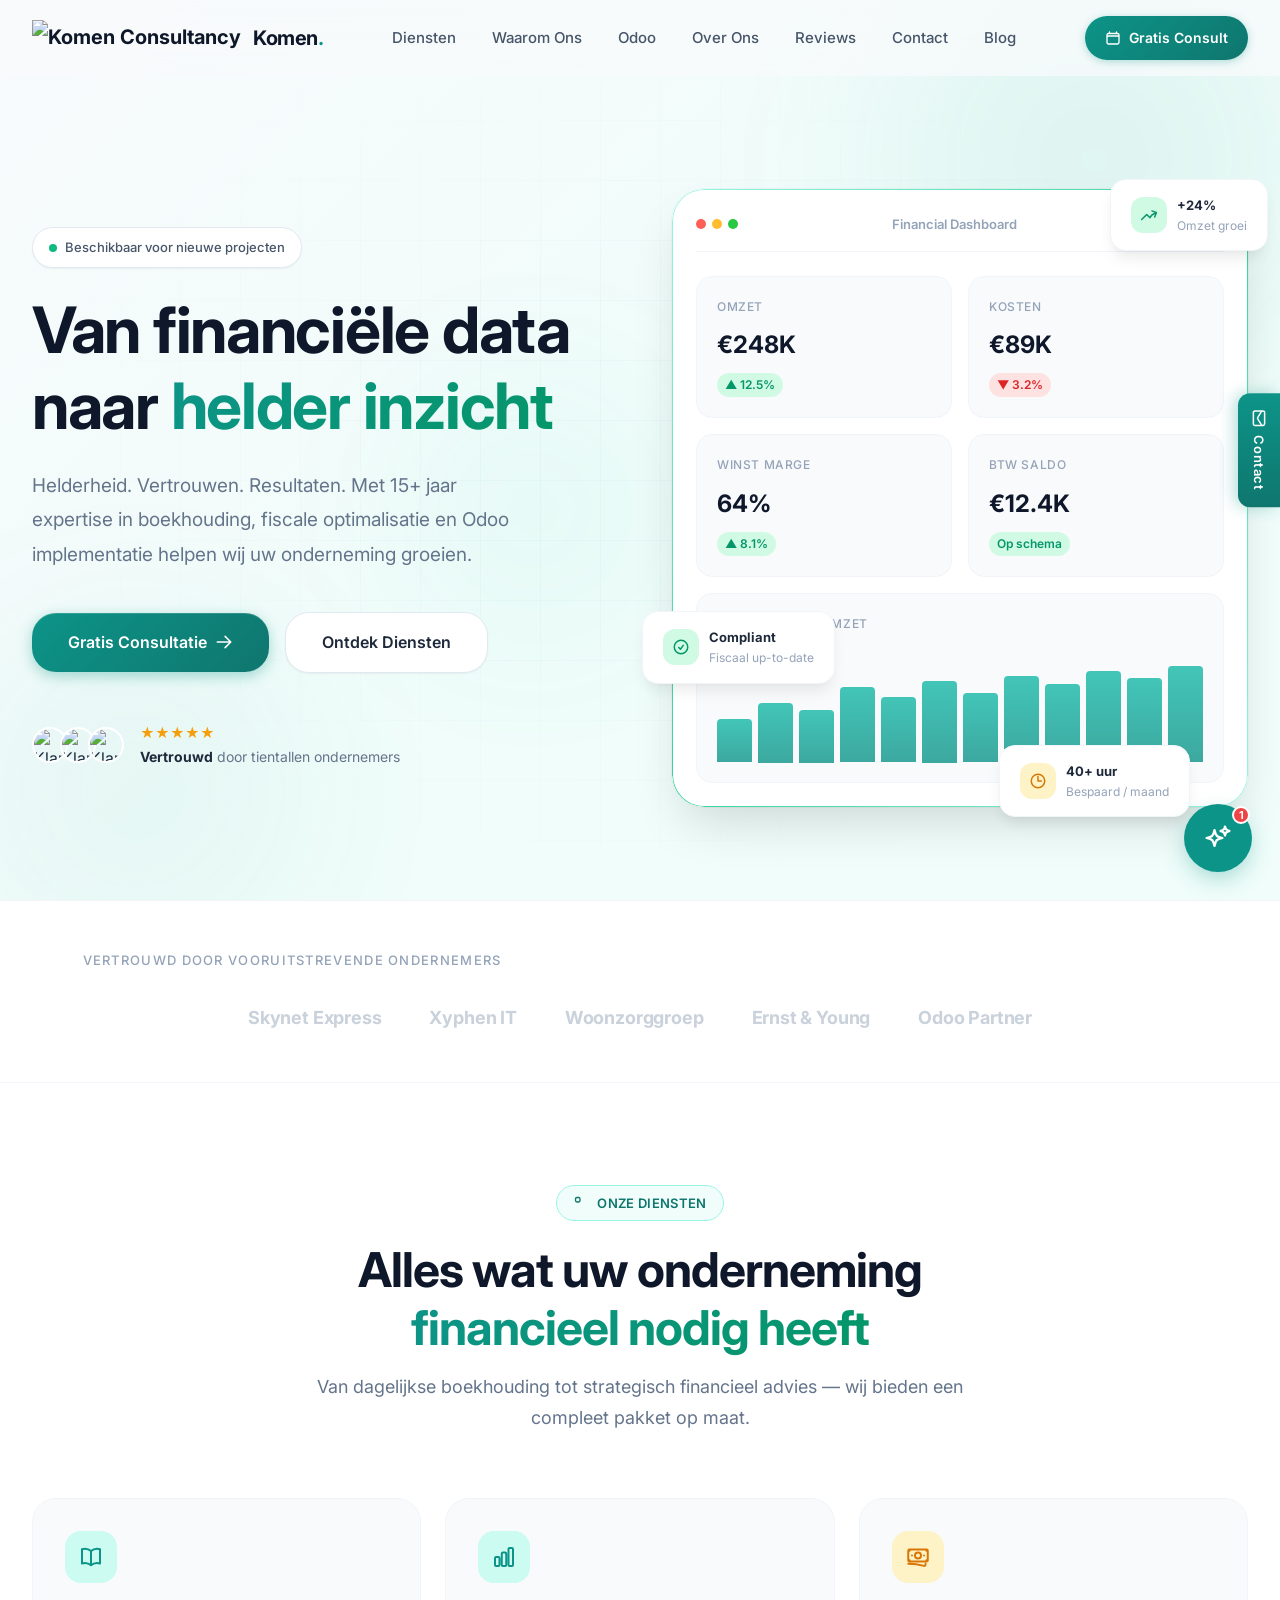
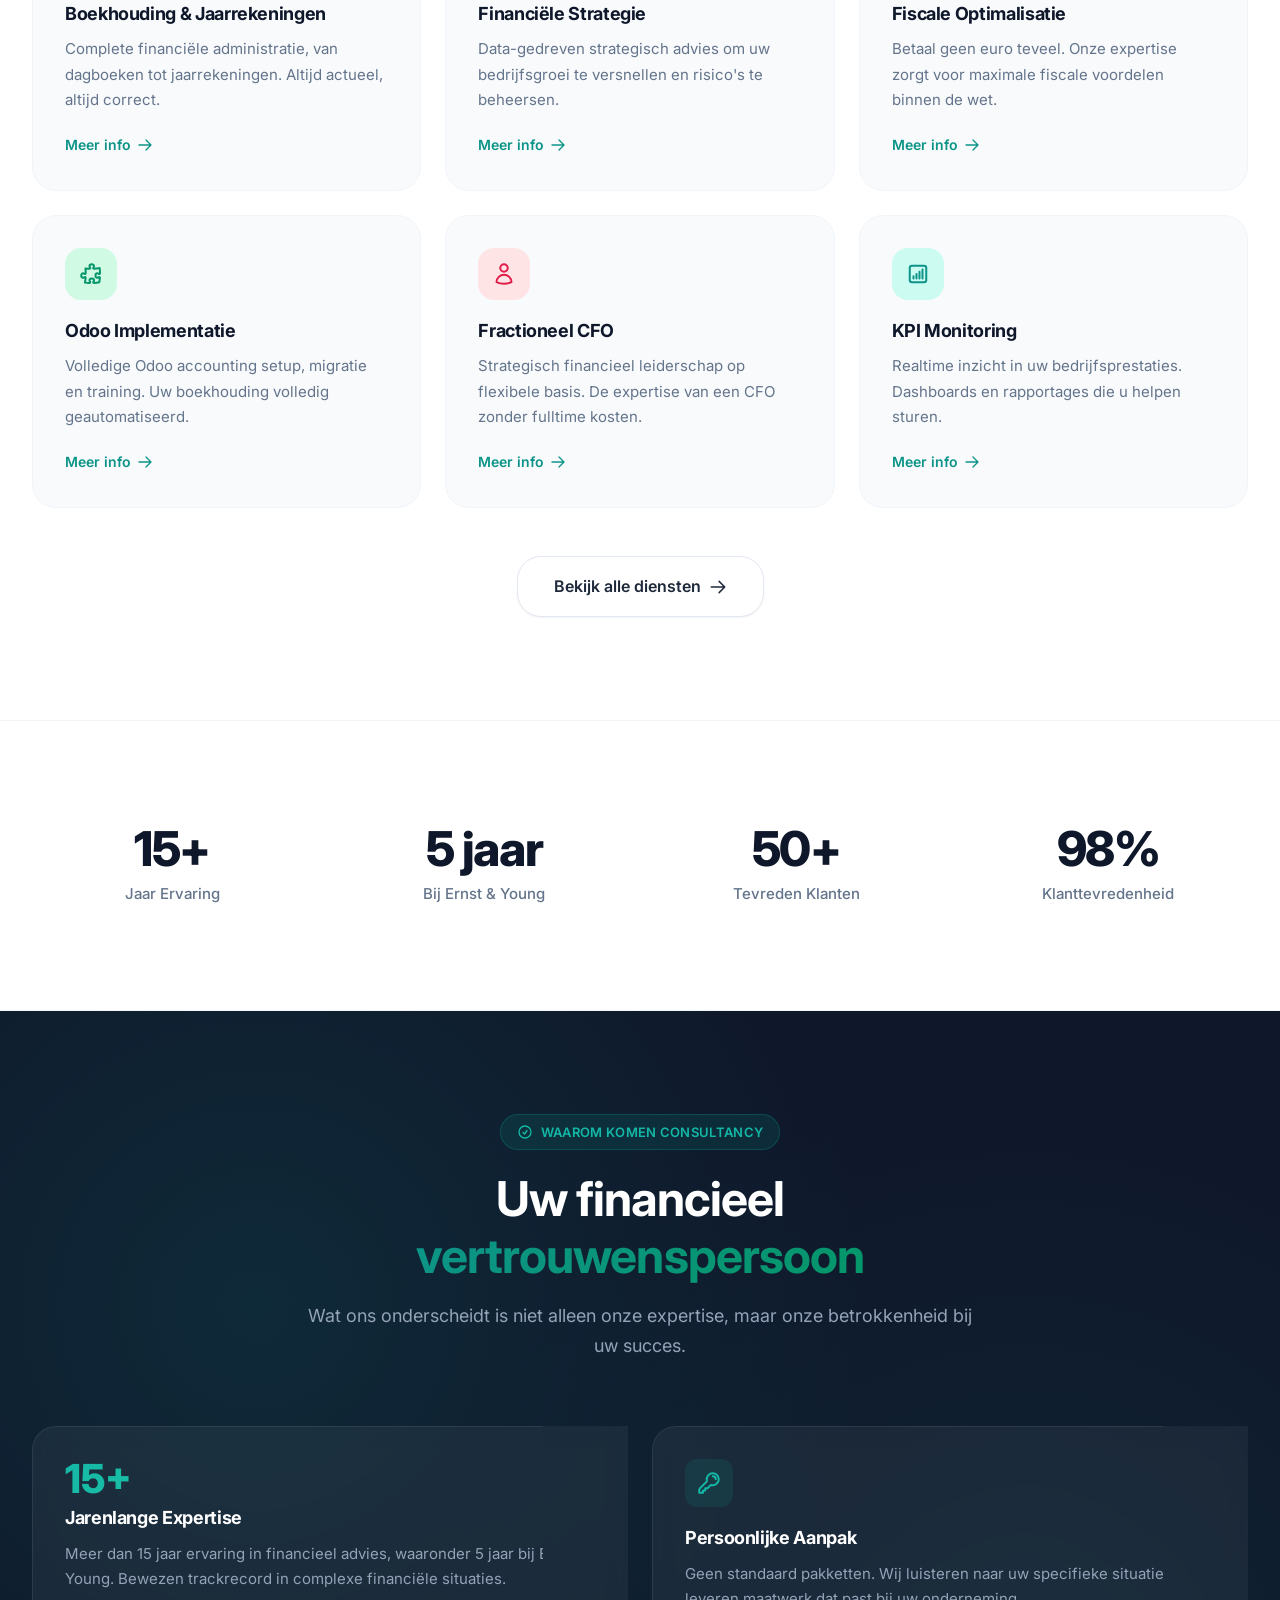
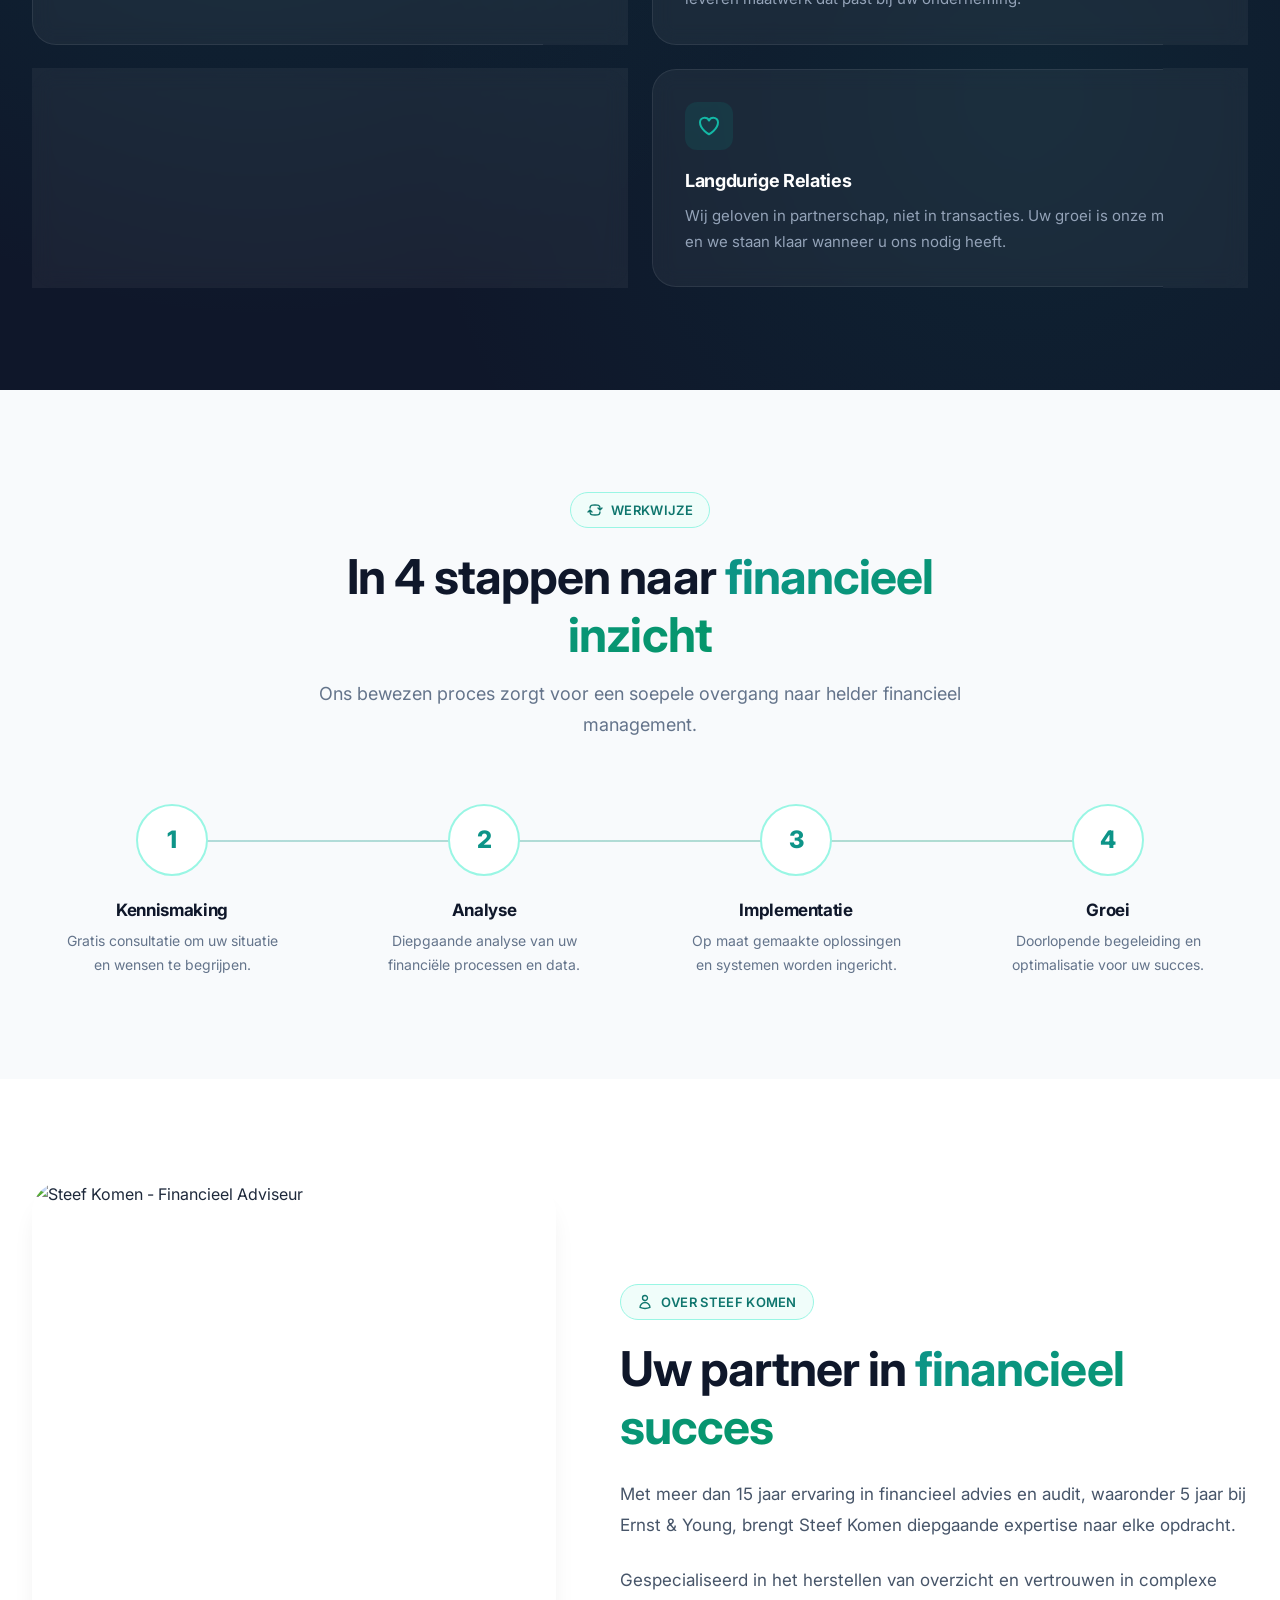
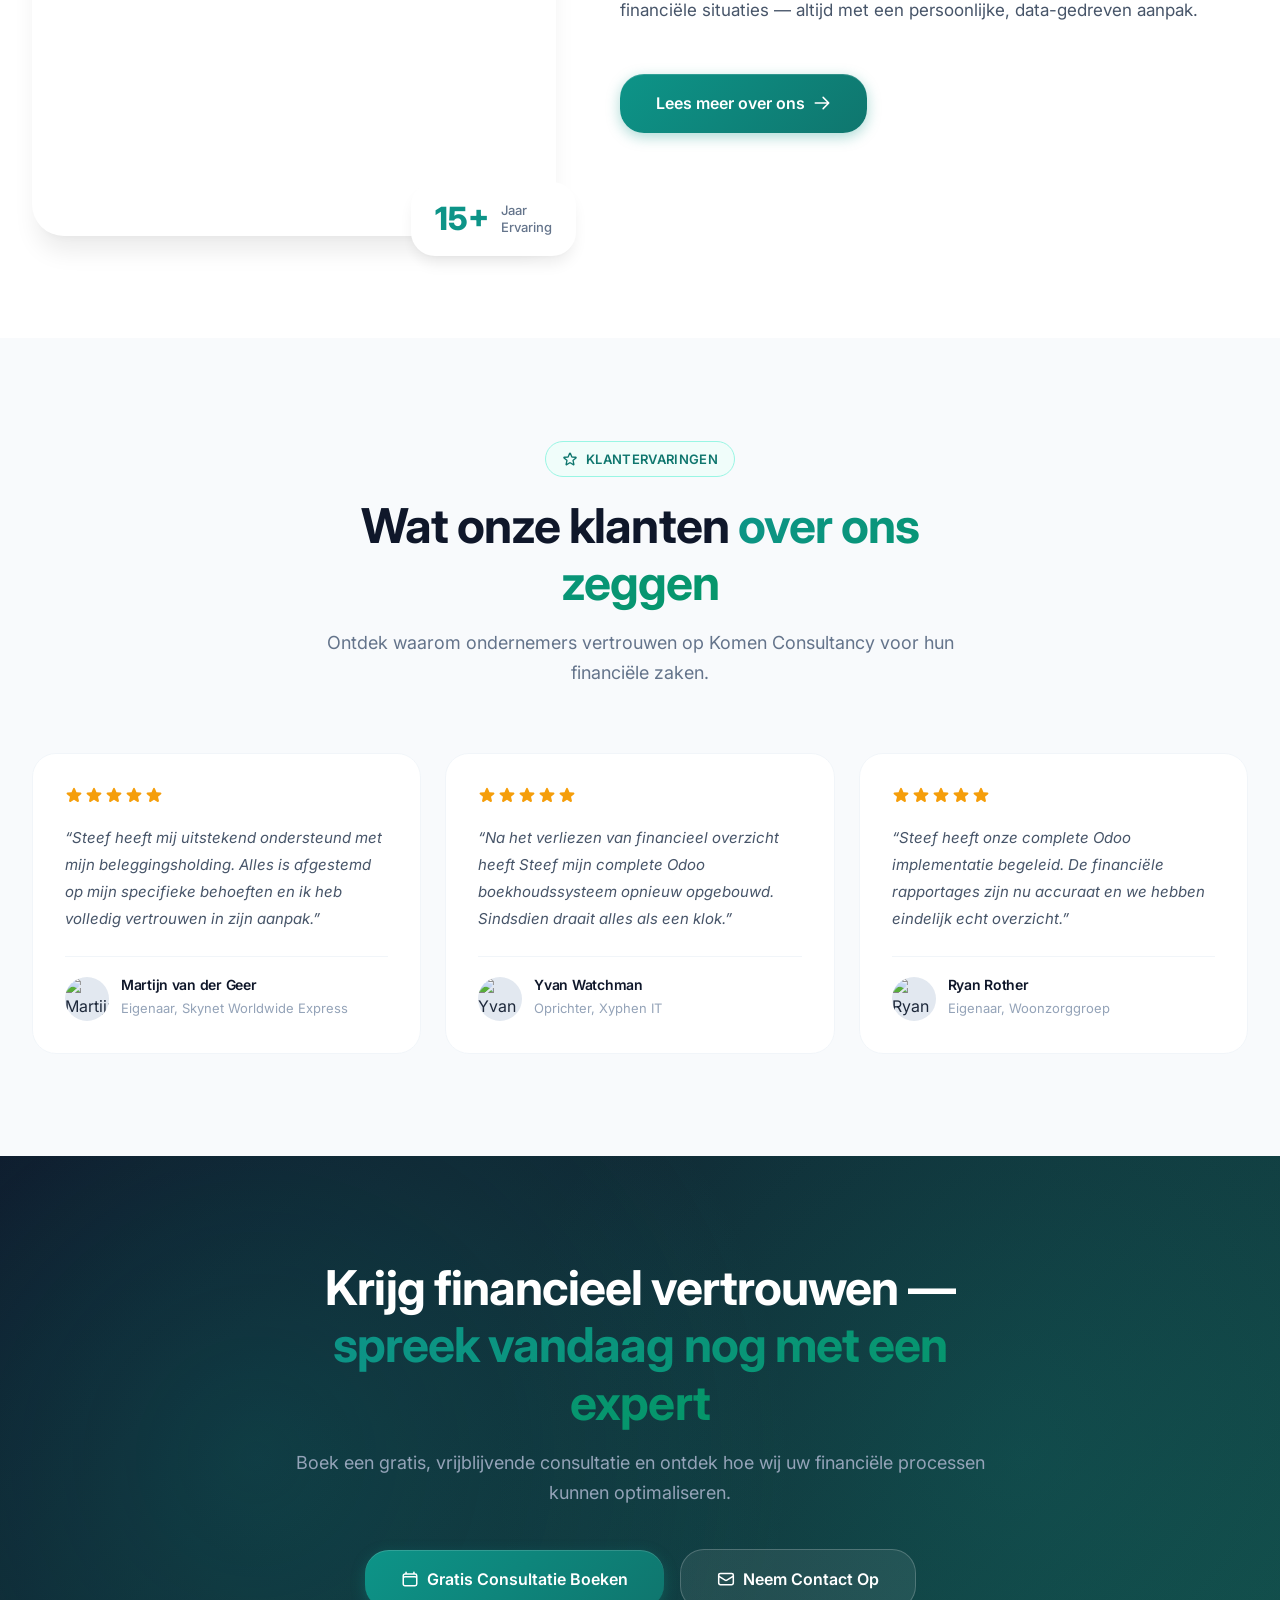
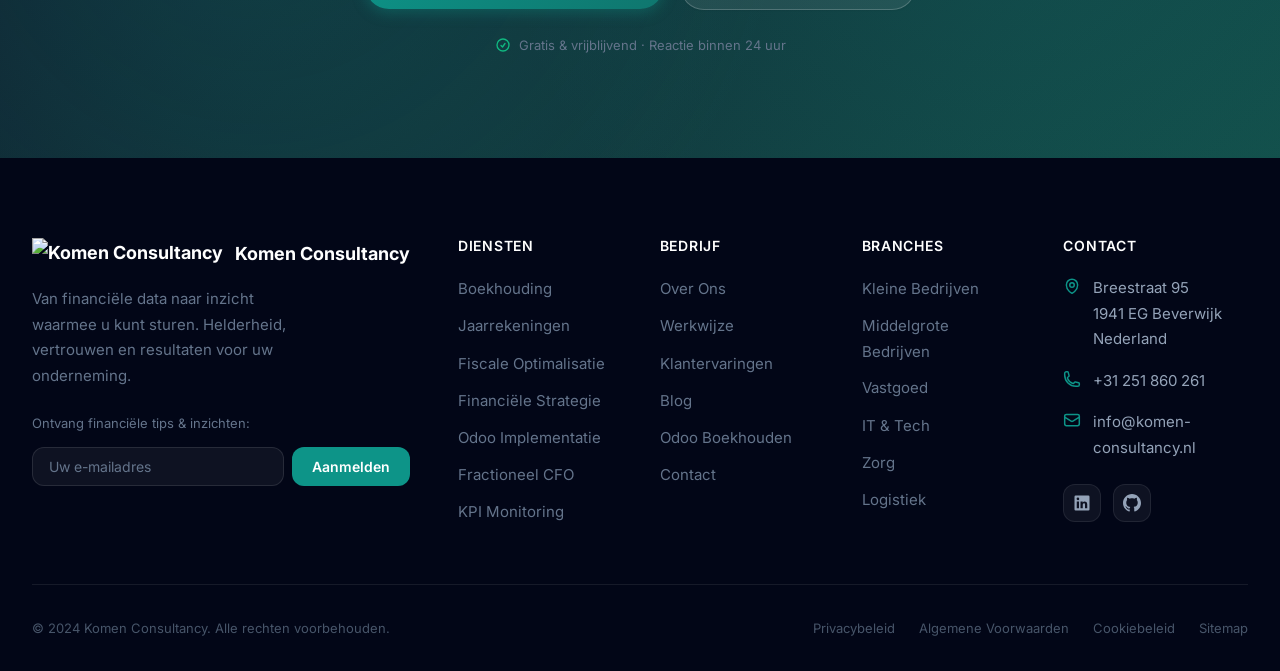
==== commit 3e0547e4: "Fix blog images, remove purple gradients, update logo - Replace gradient+icon blog card placeholders" ====
--- a/index.html
+++ b/index.html
@@ -25,7 +25,7 @@
   <nav class="navbar">
     <div class="container">
       <a href="index.html" class="navbar-logo">
-        <img src="https://raw.githubusercontent.com/babenkonetframe/komen-consultancy/refs/heads/main/logo/logo02.png" alt="Komen Consultancy">
+        <img src="https://www.komenconsultancy.com/web/image/website/1/logo/My%20Website?unique=405324a" alt="Komen Consultancy">
         <span>Komen<span style="color:var(--primary)">.</span></span>
       </a>
 
@@ -58,7 +58,7 @@
   <div class="mobile-menu">
     <div class="mobile-menu-header">
       <a href="index.html" class="navbar-logo">
-        <img src="https://raw.githubusercontent.com/babenkonetframe/komen-consultancy/refs/heads/main/logo/logo02.png" alt="Komen Consultancy" style="height:28px">
+        <img src="https://www.komenconsultancy.com/web/image/website/1/logo/My%20Website?unique=405324a" alt="Komen Consultancy" style="height:28px">
         <span style="font-size:1rem">Komen<span style="color:var(--primary)">.</span></span>
       </a>
       <button class="mobile-menu-close">
@@ -583,7 +583,7 @@
         <!-- Brand -->
         <div class="footer-brand">
           <div class="footer-brand-logo">
-            <img src="https://raw.githubusercontent.com/babenkonetframe/komen-consultancy/refs/heads/main/logo/logo02.png" alt="Komen Consultancy">
+            <img src="https://www.komenconsultancy.com/web/image/website/1/logo/My%20Website?unique=405324a" alt="Komen Consultancy">
             <span>Komen Consultancy</span>
           </div>
           <p>Van financi&euml;le data naar inzicht waarmee u kunt sturen. Helderheid, vertrouwen en resultaten voor uw onderneming.</p>
--- a/css/style.css
+++ b/css/style.css
@@ -249,12 +249,12 @@
 .btn-accent {
   background: linear-gradient(135deg, var(--accent), var(--accent-dark));
   color: white;
-  box-shadow: 0 4px 14px rgba(99, 102, 241, 0.35);
+  box-shadow: 0 4px 14px rgba(13, 148, 136, 0.35);
 }
 
 .btn-accent:hover {
   transform: translateY(-2px);
-  box-shadow: 0 8px 25px rgba(99, 102, 241, 0.4);
+  box-shadow: 0 8px 25px rgba(13, 148, 136, 0.4);
 }
 
 .btn-ghost {
@@ -570,7 +570,7 @@
   align-items: center;
   padding-top: 6rem;
   overflow: hidden;
-  background: linear-gradient(135deg, var(--gray-50) 0%, #F0FDFA 50%, #EEF2FF 100%);
+  background: linear-gradient(135deg, var(--gray-50) 0%, #F0FDFA 50%, #F0FDFA 100%);
 }
 
 /* Grid background pattern */
@@ -607,7 +607,7 @@
 .hero-orb-2 {
   width: 400px;
   height: 400px;
-  background: radial-gradient(circle, rgba(99, 102, 241, 0.15), transparent);
+  background: radial-gradient(circle, rgba(13, 148, 136, 0.15), transparent);
   bottom: -10%;
   left: -5%;
   animation-delay: -7s;
@@ -1111,7 +1111,7 @@
   inset: 0;
   background-image:
     radial-gradient(circle at 20% 30%, rgba(13, 148, 136, 0.15) 0%, transparent 50%),
-    radial-gradient(circle at 80% 70%, rgba(99, 102, 241, 0.1) 0%, transparent 50%);
+    radial-gradient(circle at 80% 70%, rgba(13, 148, 136, 0.1) 0%, transparent 50%);
 }
 
 .usp-section .section-badge {
@@ -1526,7 +1526,7 @@
 
 /* ---------- CTA SECTION ---------- */
 .cta-section {
-  background: linear-gradient(135deg, var(--gray-900) 0%, #1a1f3a 100%);
+  background: linear-gradient(135deg, var(--gray-900) 0%, #134E4A 100%);
   position: relative;
   overflow: hidden;
 }
@@ -1537,7 +1537,7 @@
   inset: 0;
   background-image:
     radial-gradient(circle at 20% 50%, rgba(13, 148, 136, 0.2) 0%, transparent 50%),
-    radial-gradient(circle at 80% 50%, rgba(99, 102, 241, 0.15) 0%, transparent 50%);
+    radial-gradient(circle at 80% 50%, rgba(13, 148, 136, 0.15) 0%, transparent 50%);
 }
 
 .cta-content {
@@ -2865,7 +2865,7 @@
   inset: 0;
   background-image:
     radial-gradient(circle at 20% 50%, rgba(13, 148, 136, 0.15) 0%, transparent 50%),
-    radial-gradient(circle at 80% 50%, rgba(99, 102, 241, 0.1) 0%, transparent 50%);
+    radial-gradient(circle at 80% 50%, rgba(13, 148, 136, 0.1) 0%, transparent 50%);
 }
 
 .page-hero::after {
@@ -3496,12 +3496,19 @@
 
 .blog-card-image {
   height: 220px;
-  background: linear-gradient(135deg, var(--primary-100), var(--accent-light));
+  background: var(--gray-100);
+  background-size: cover;
+  background-position: center;
   position: relative;
   overflow: hidden;
   display: flex;
   align-items: center;
   justify-content: center;
+  transition: transform 0.5s ease;
+}
+
+.blog-card:hover .blog-card-image {
+  transform: scale(1.03);
 }
 
 .blog-card-image svg {
@@ -3509,6 +3516,7 @@
   height: 64px;
   color: var(--primary);
   opacity: 0.4;
+  display: none;
 }
 
 .blog-card-category {
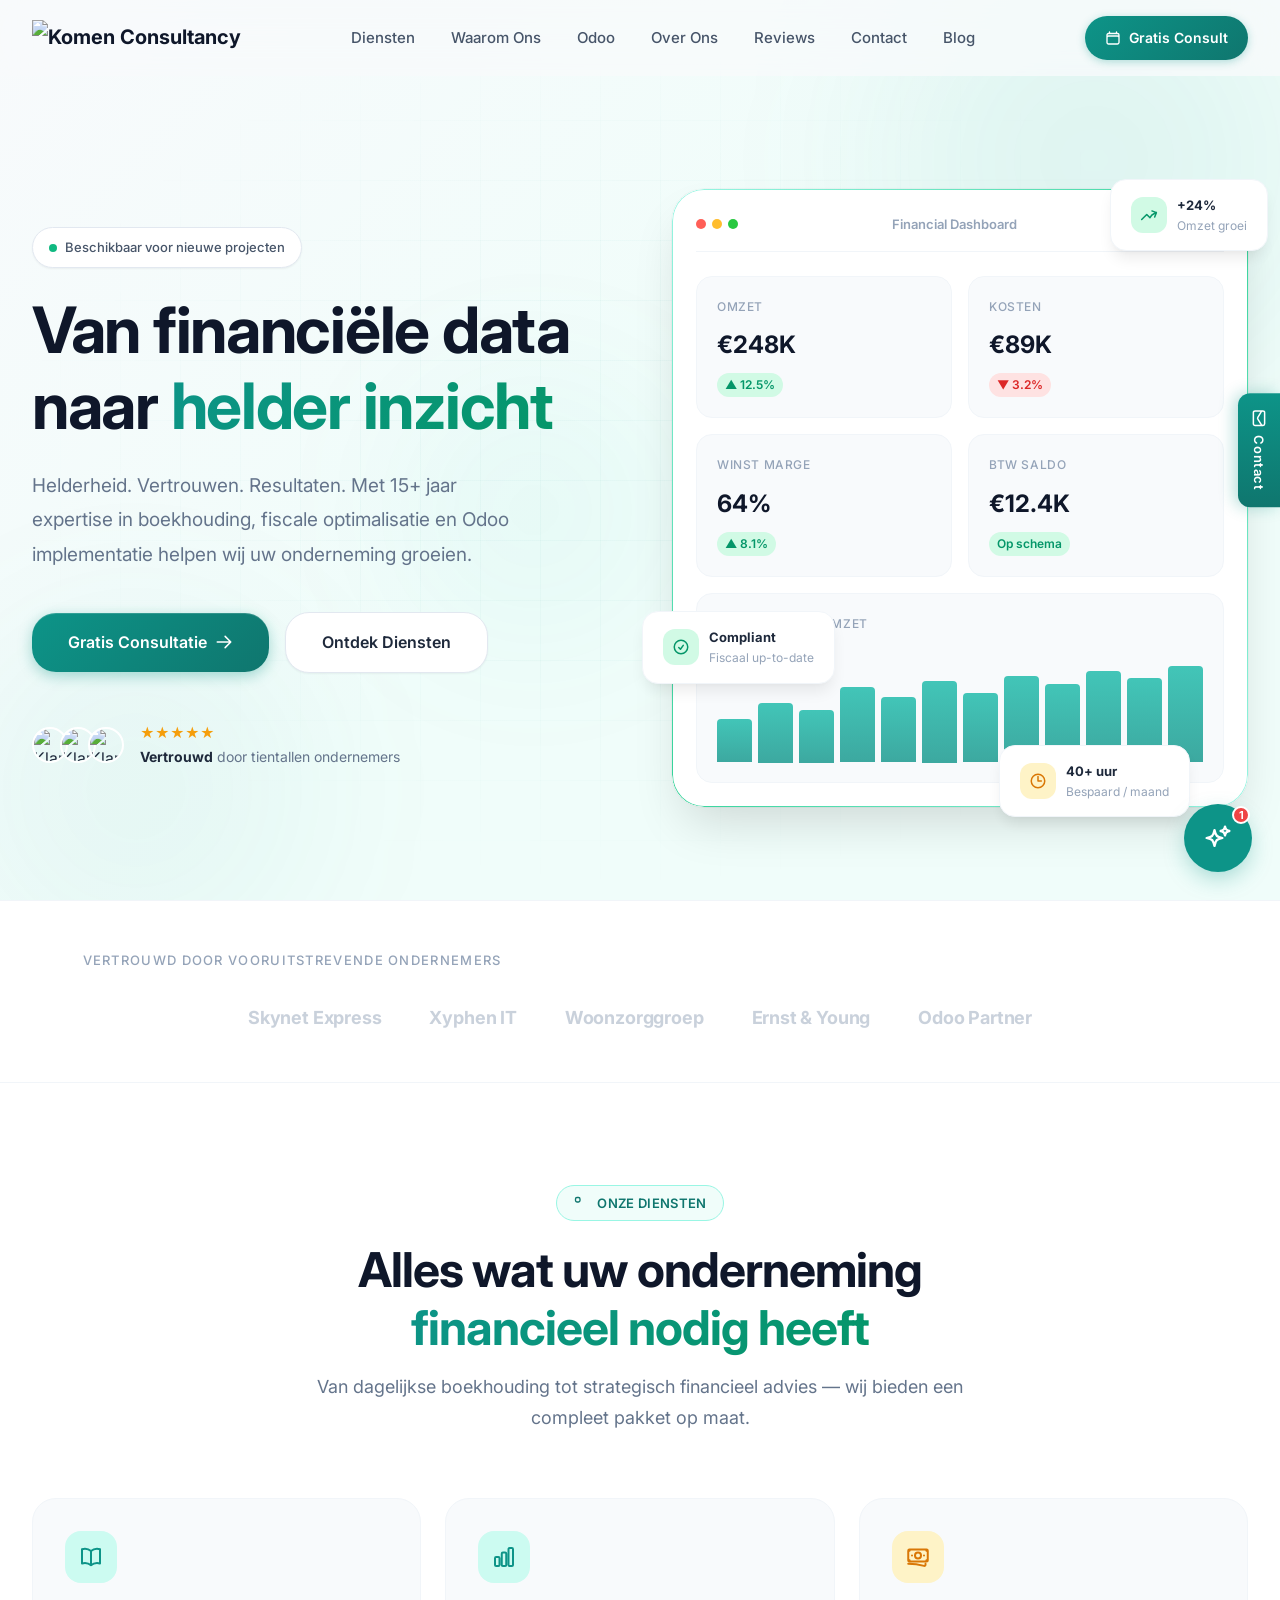
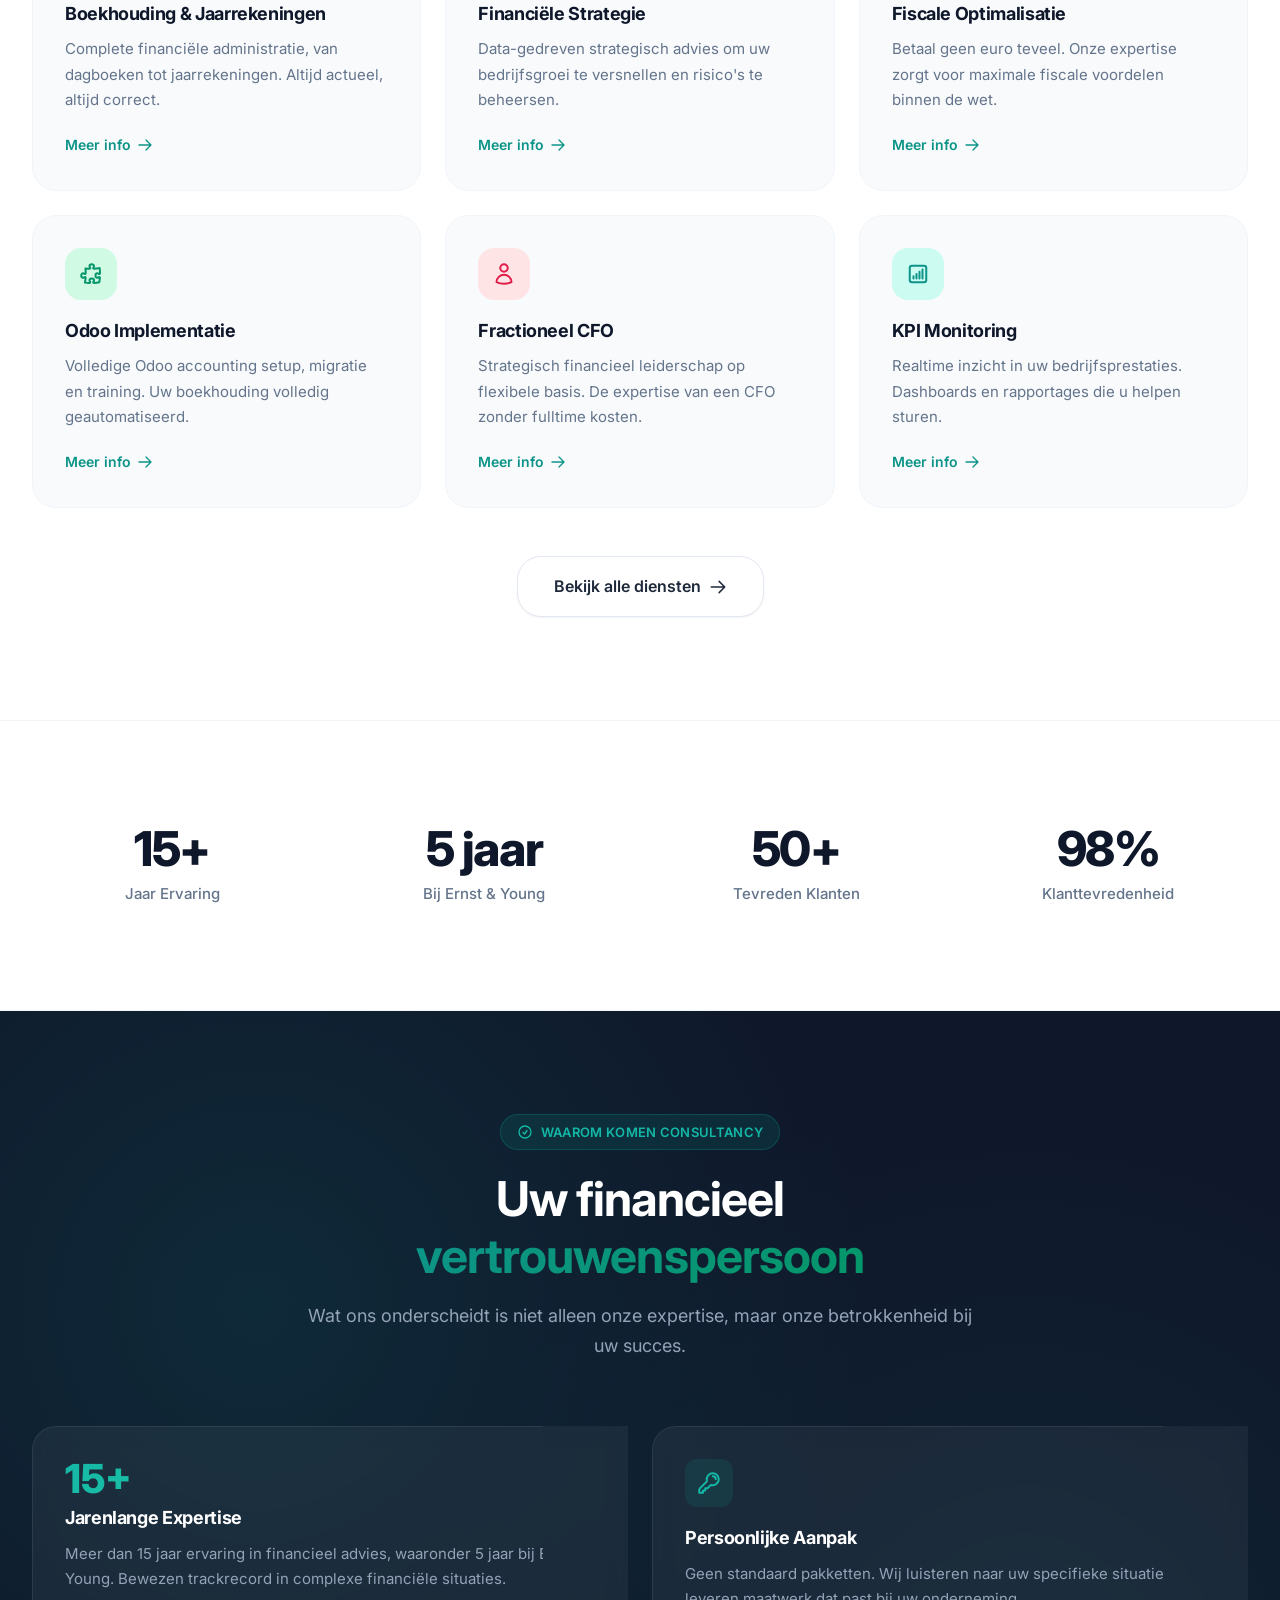
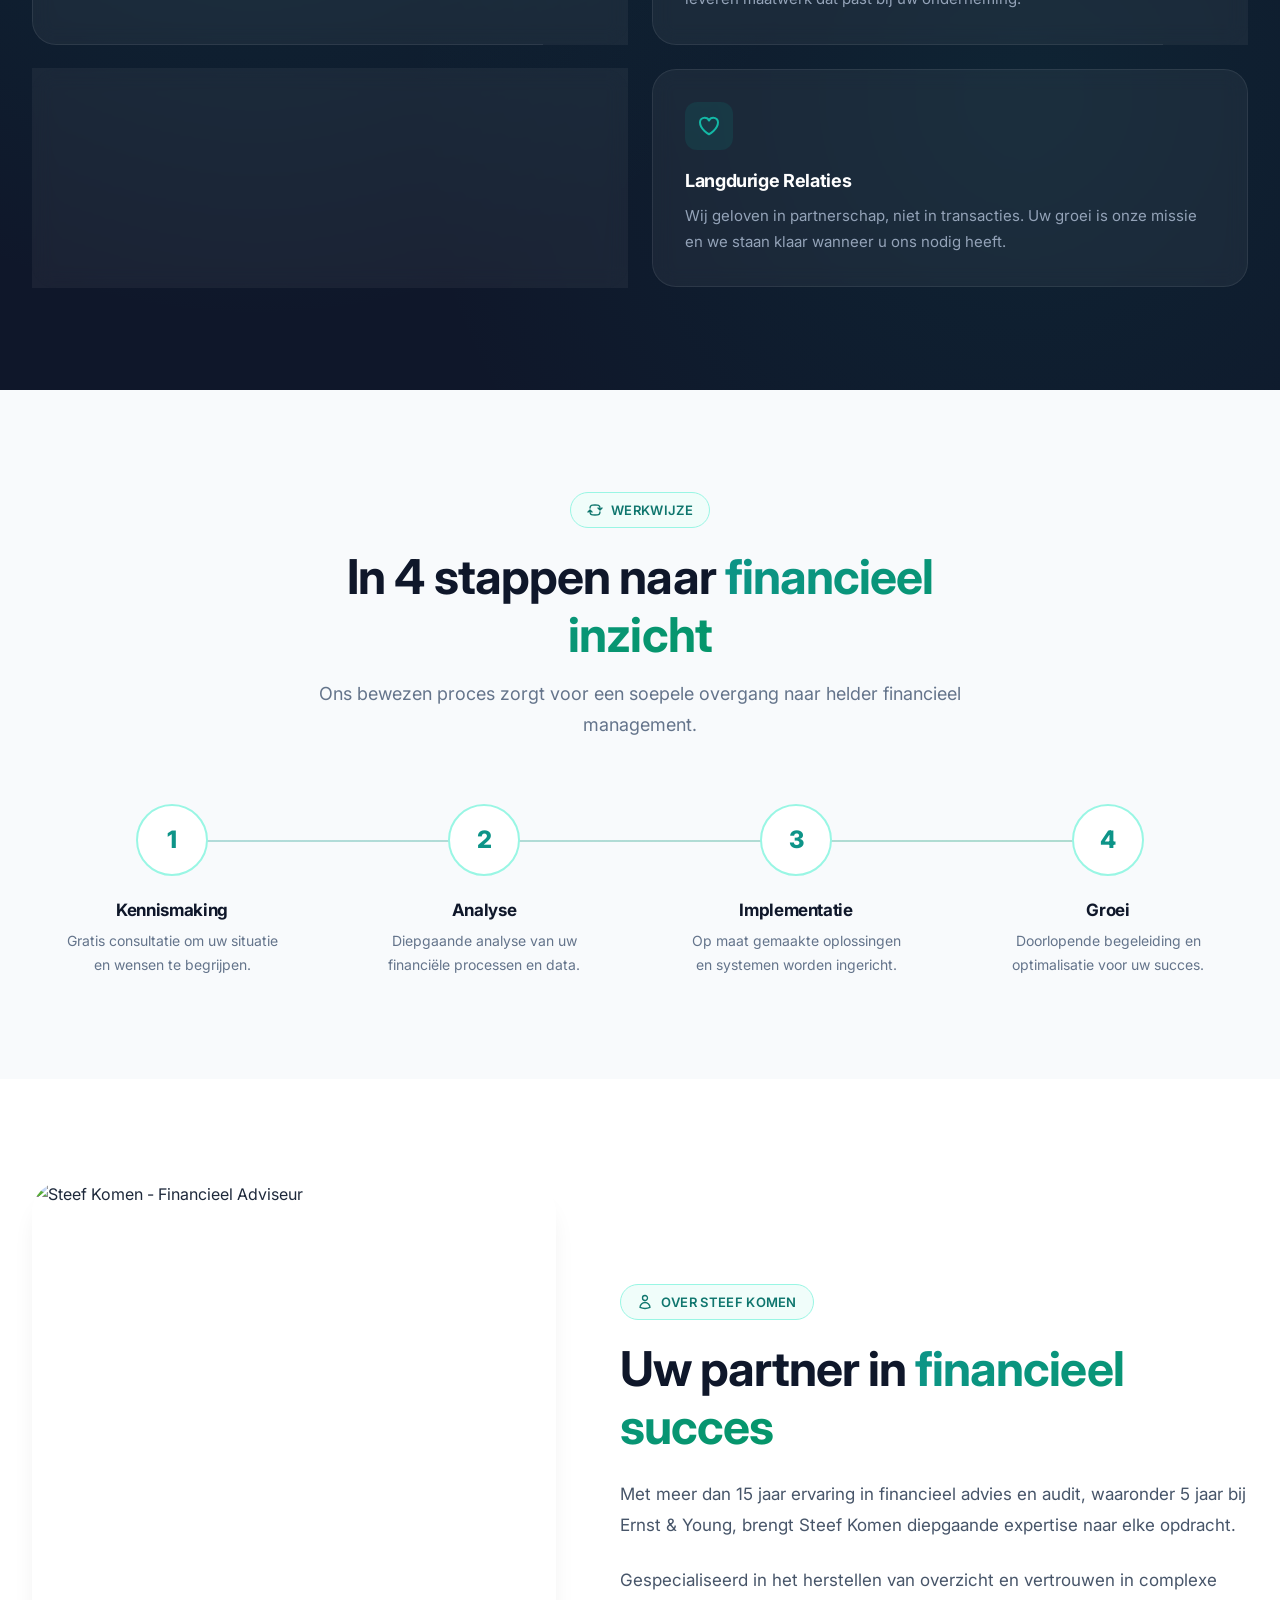
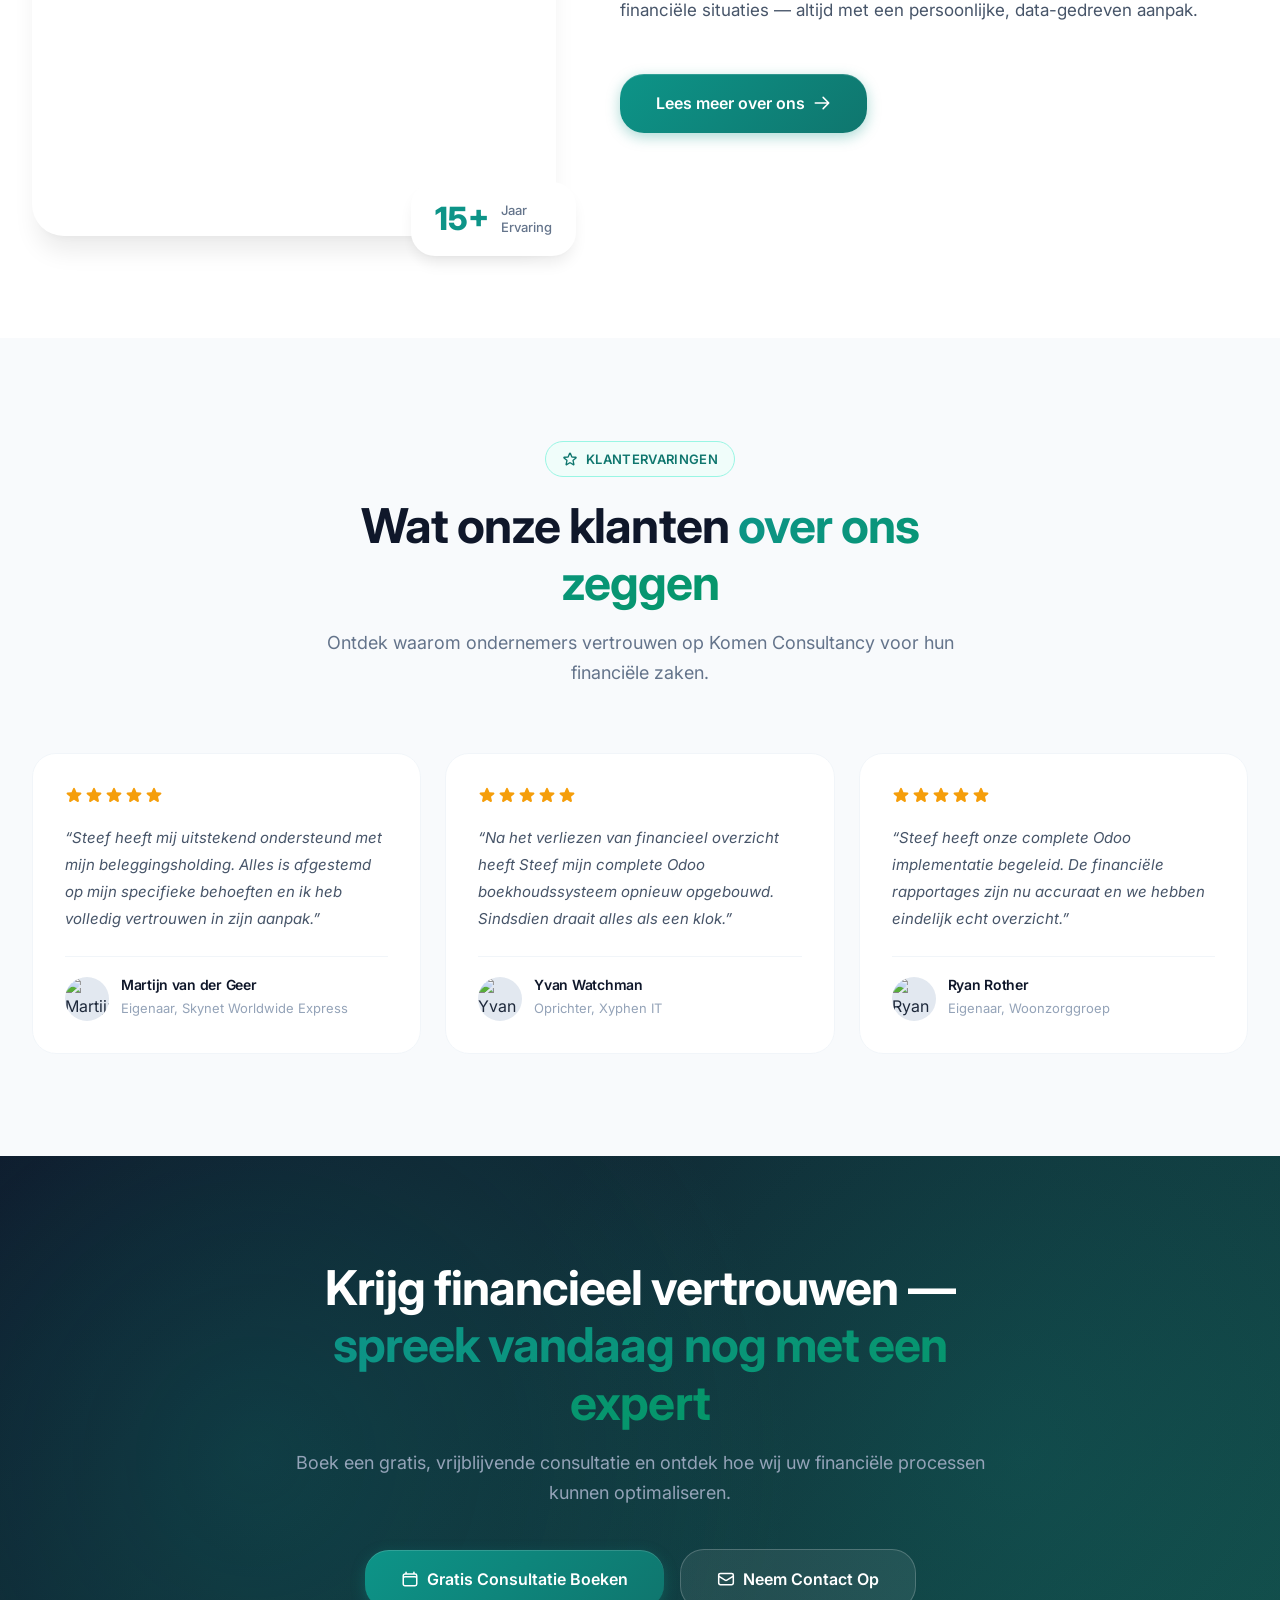
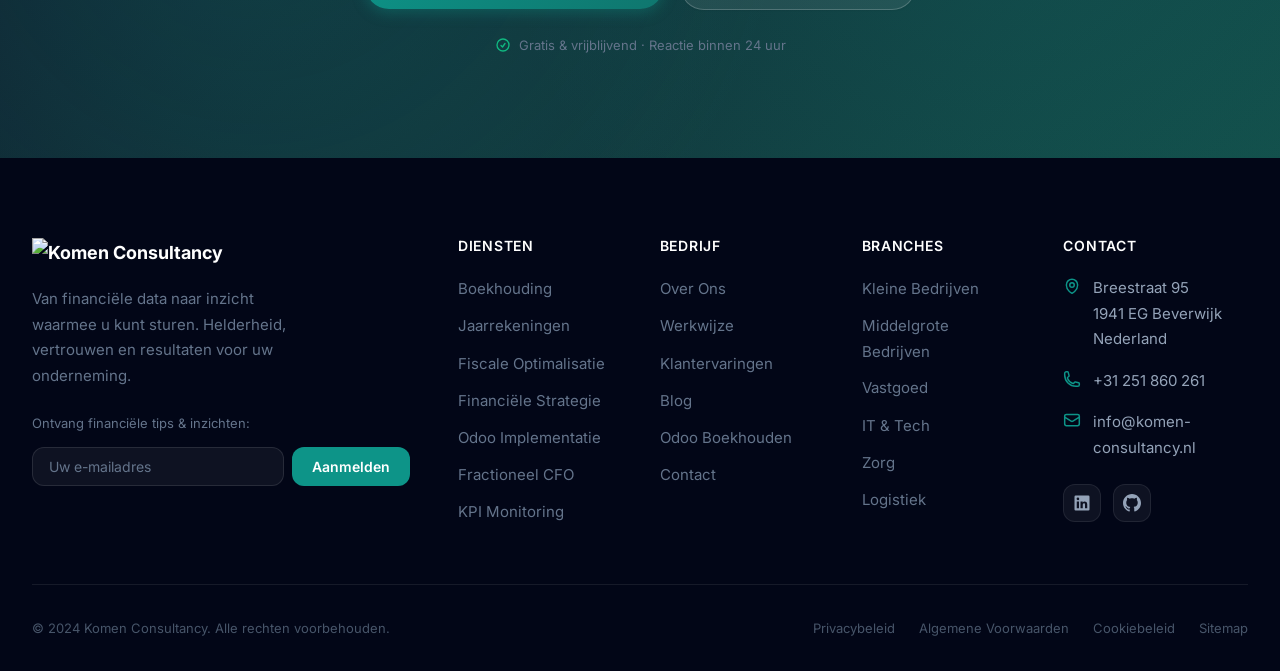
==== commit cc145a7d: "Remove 'Komen.' navbar text and 'Komen Consultancy' footer text Keep only the logo image, remove red" ====
--- a/index.html
+++ b/index.html
@@ -26,7 +26,7 @@
     <div class="container">
       <a href="index.html" class="navbar-logo">
         <img src="https://www.komenconsultancy.com/web/image/website/1/logo/My%20Website?unique=405324a" alt="Komen Consultancy">
-        <span>Komen<span style="color:var(--primary)">.</span></span>
+        
       </a>
 
       <div class="navbar-nav">
@@ -59,7 +59,7 @@
     <div class="mobile-menu-header">
       <a href="index.html" class="navbar-logo">
         <img src="https://www.komenconsultancy.com/web/image/website/1/logo/My%20Website?unique=405324a" alt="Komen Consultancy" style="height:28px">
-        <span style="font-size:1rem">Komen<span style="color:var(--primary)">.</span></span>
+        
       </a>
       <button class="mobile-menu-close">
         <svg xmlns="http://www.w3.org/2000/svg" fill="none" viewBox="0 0 24 24" stroke-width="2" stroke="currentColor"><path stroke-linecap="round" stroke-linejoin="round" d="M6 18L18 6M6 6l12 12" /></svg>
@@ -584,7 +584,7 @@
         <div class="footer-brand">
           <div class="footer-brand-logo">
             <img src="https://www.komenconsultancy.com/web/image/website/1/logo/My%20Website?unique=405324a" alt="Komen Consultancy">
-            <span>Komen Consultancy</span>
+            
           </div>
           <p>Van financi&euml;le data naar inzicht waarmee u kunt sturen. Helderheid, vertrouwen en resultaten voor uw onderneming.</p>
           <div class="footer-newsletter">
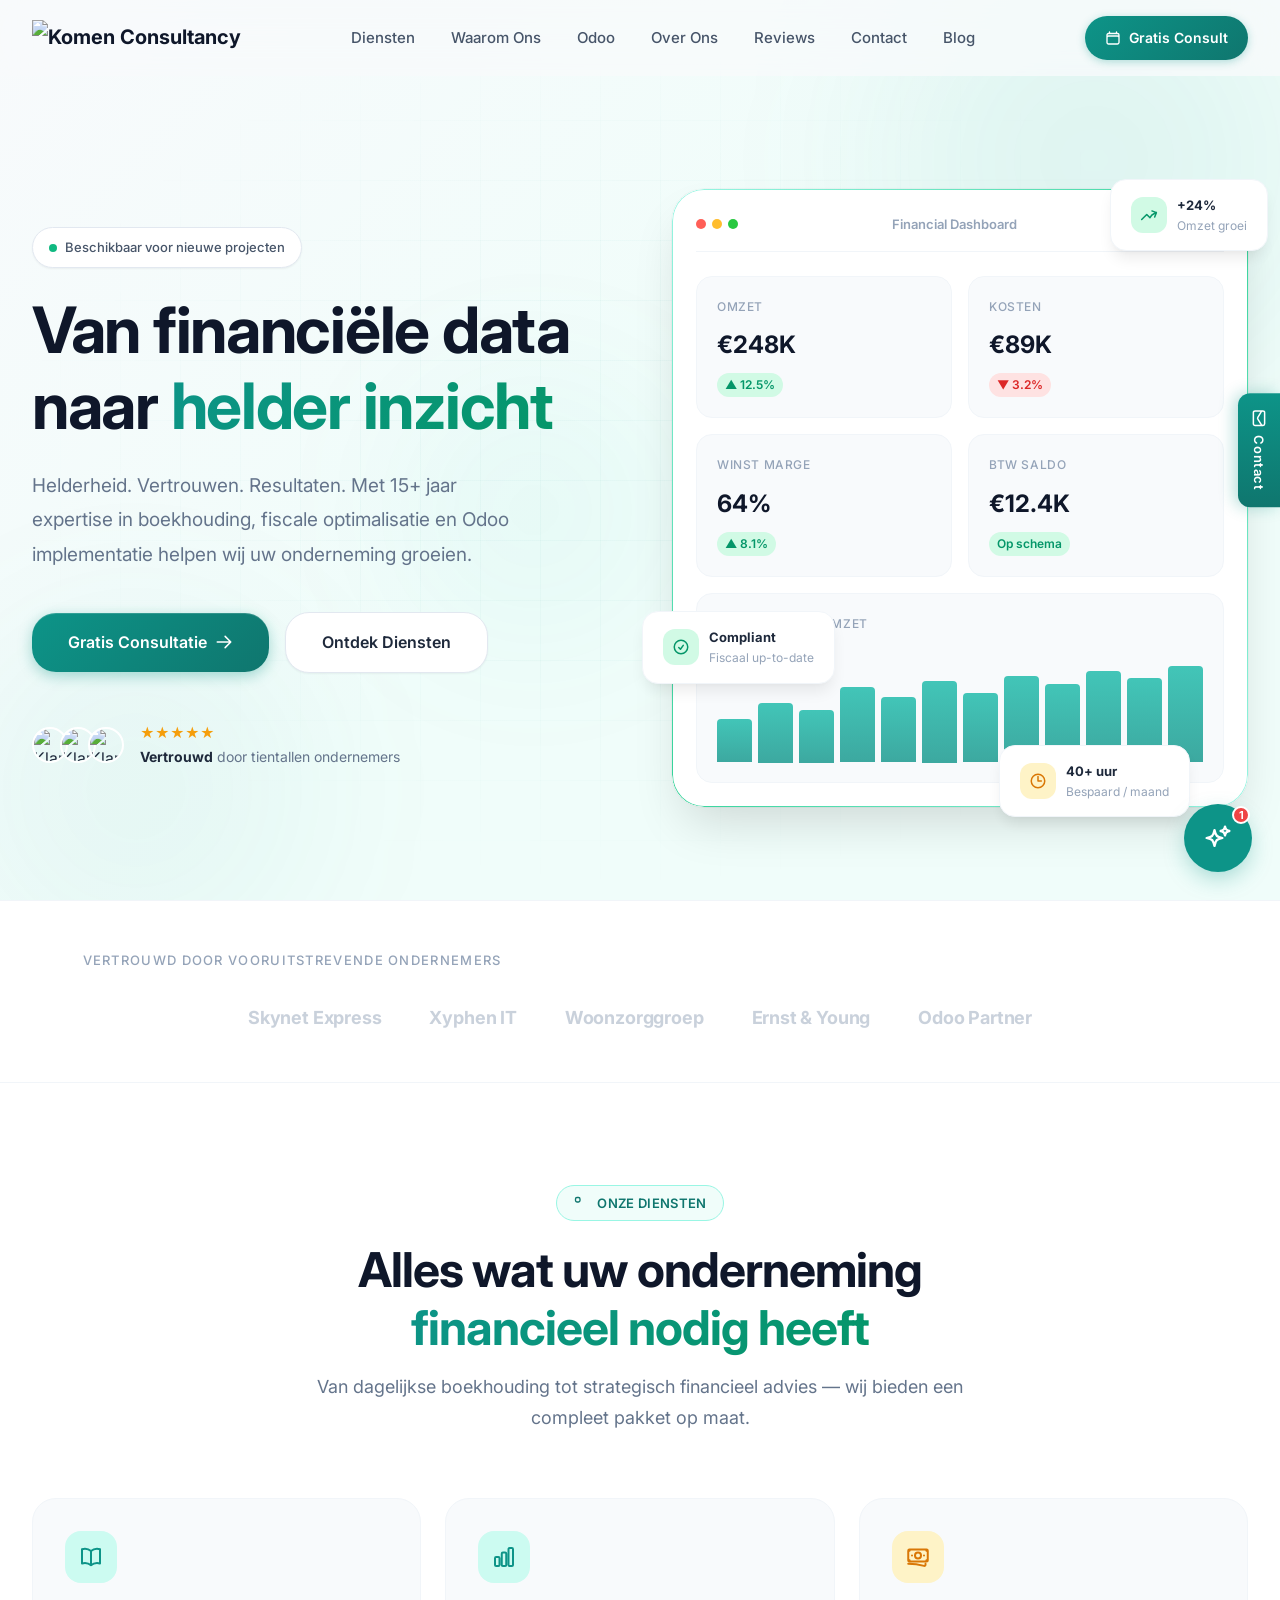
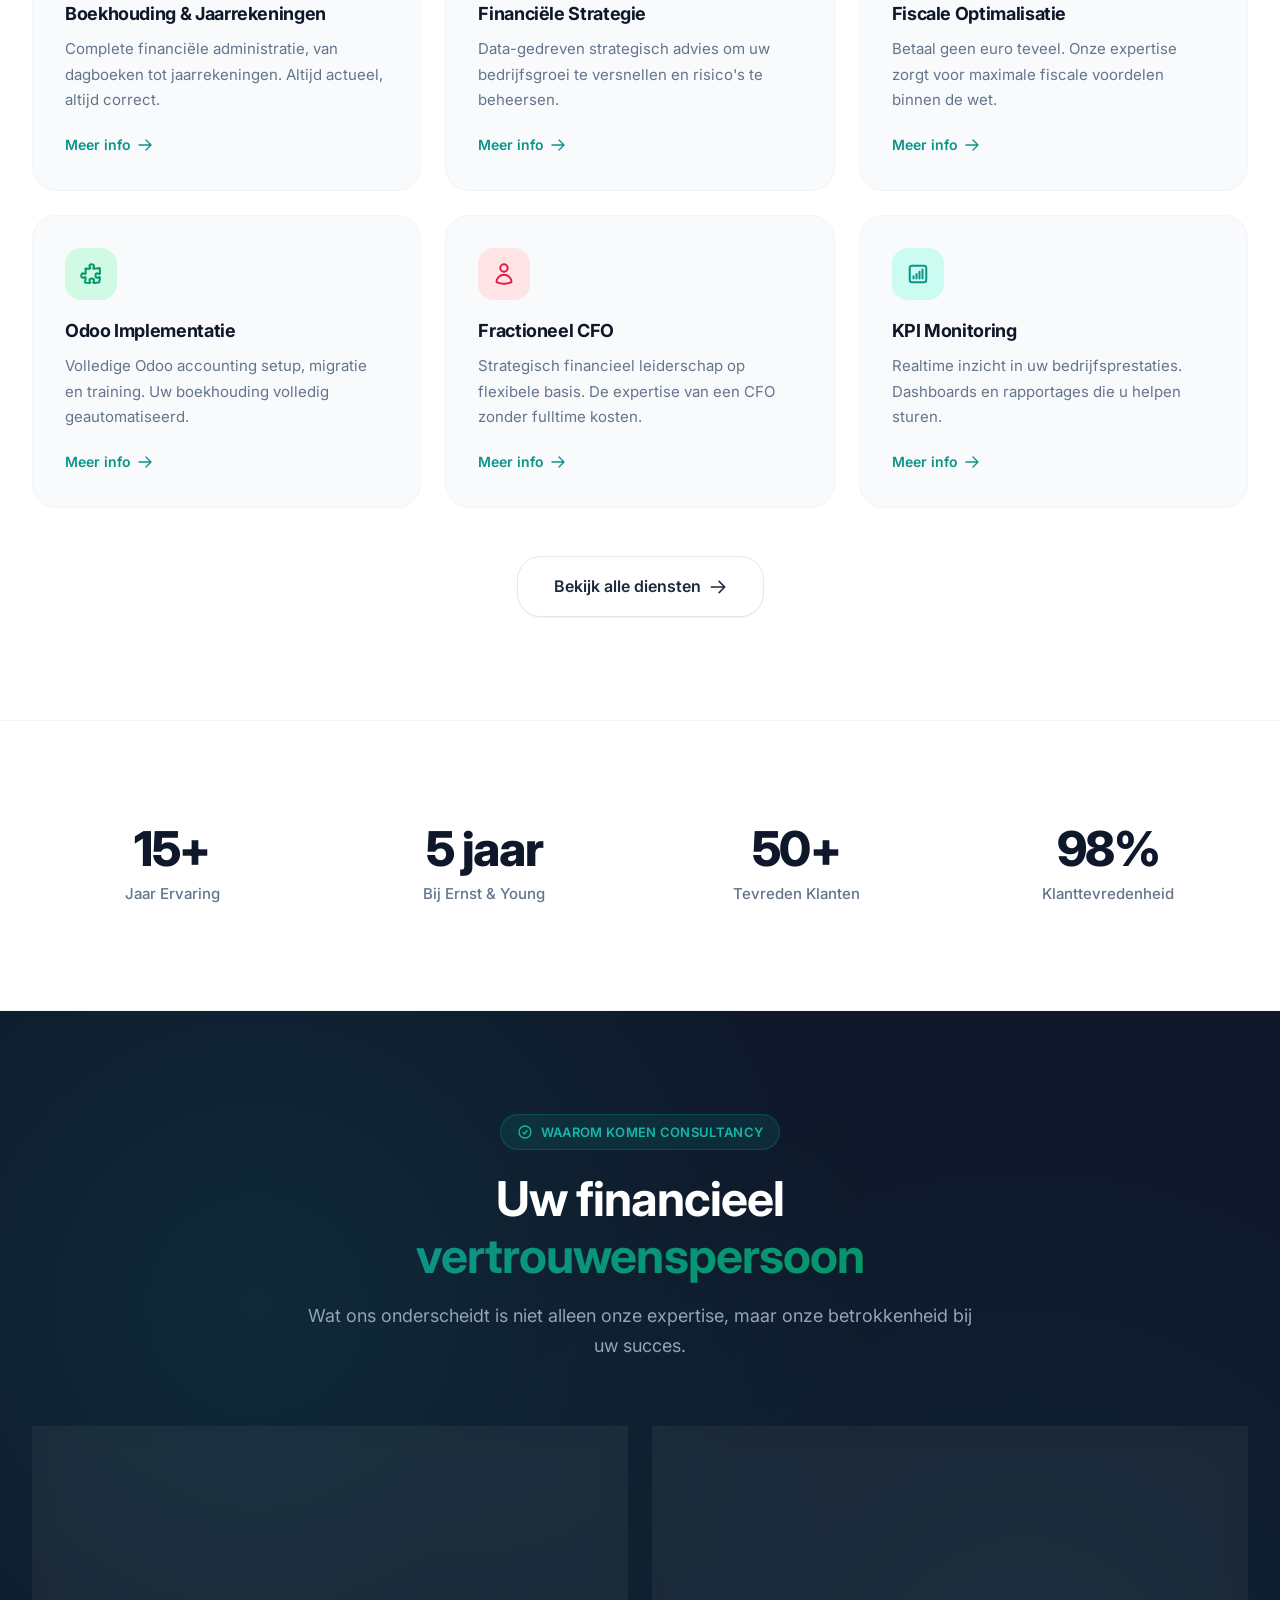
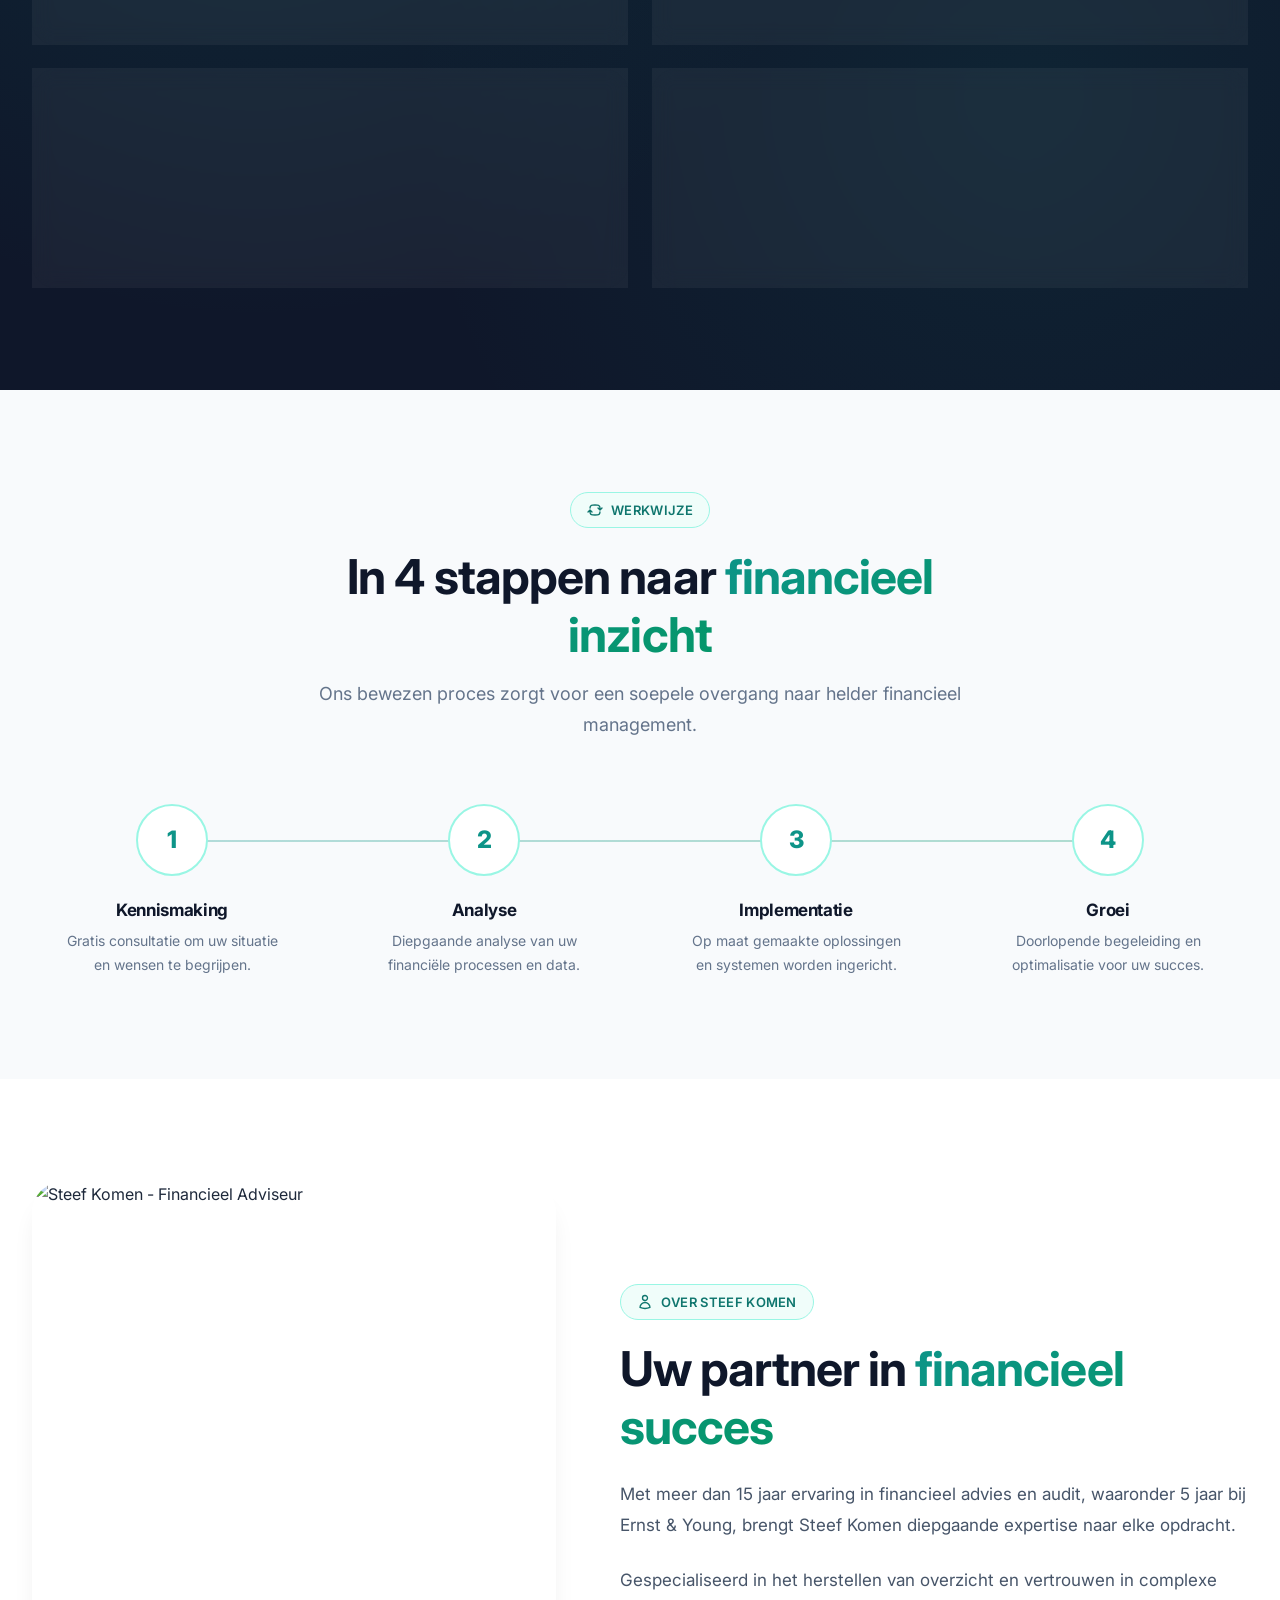
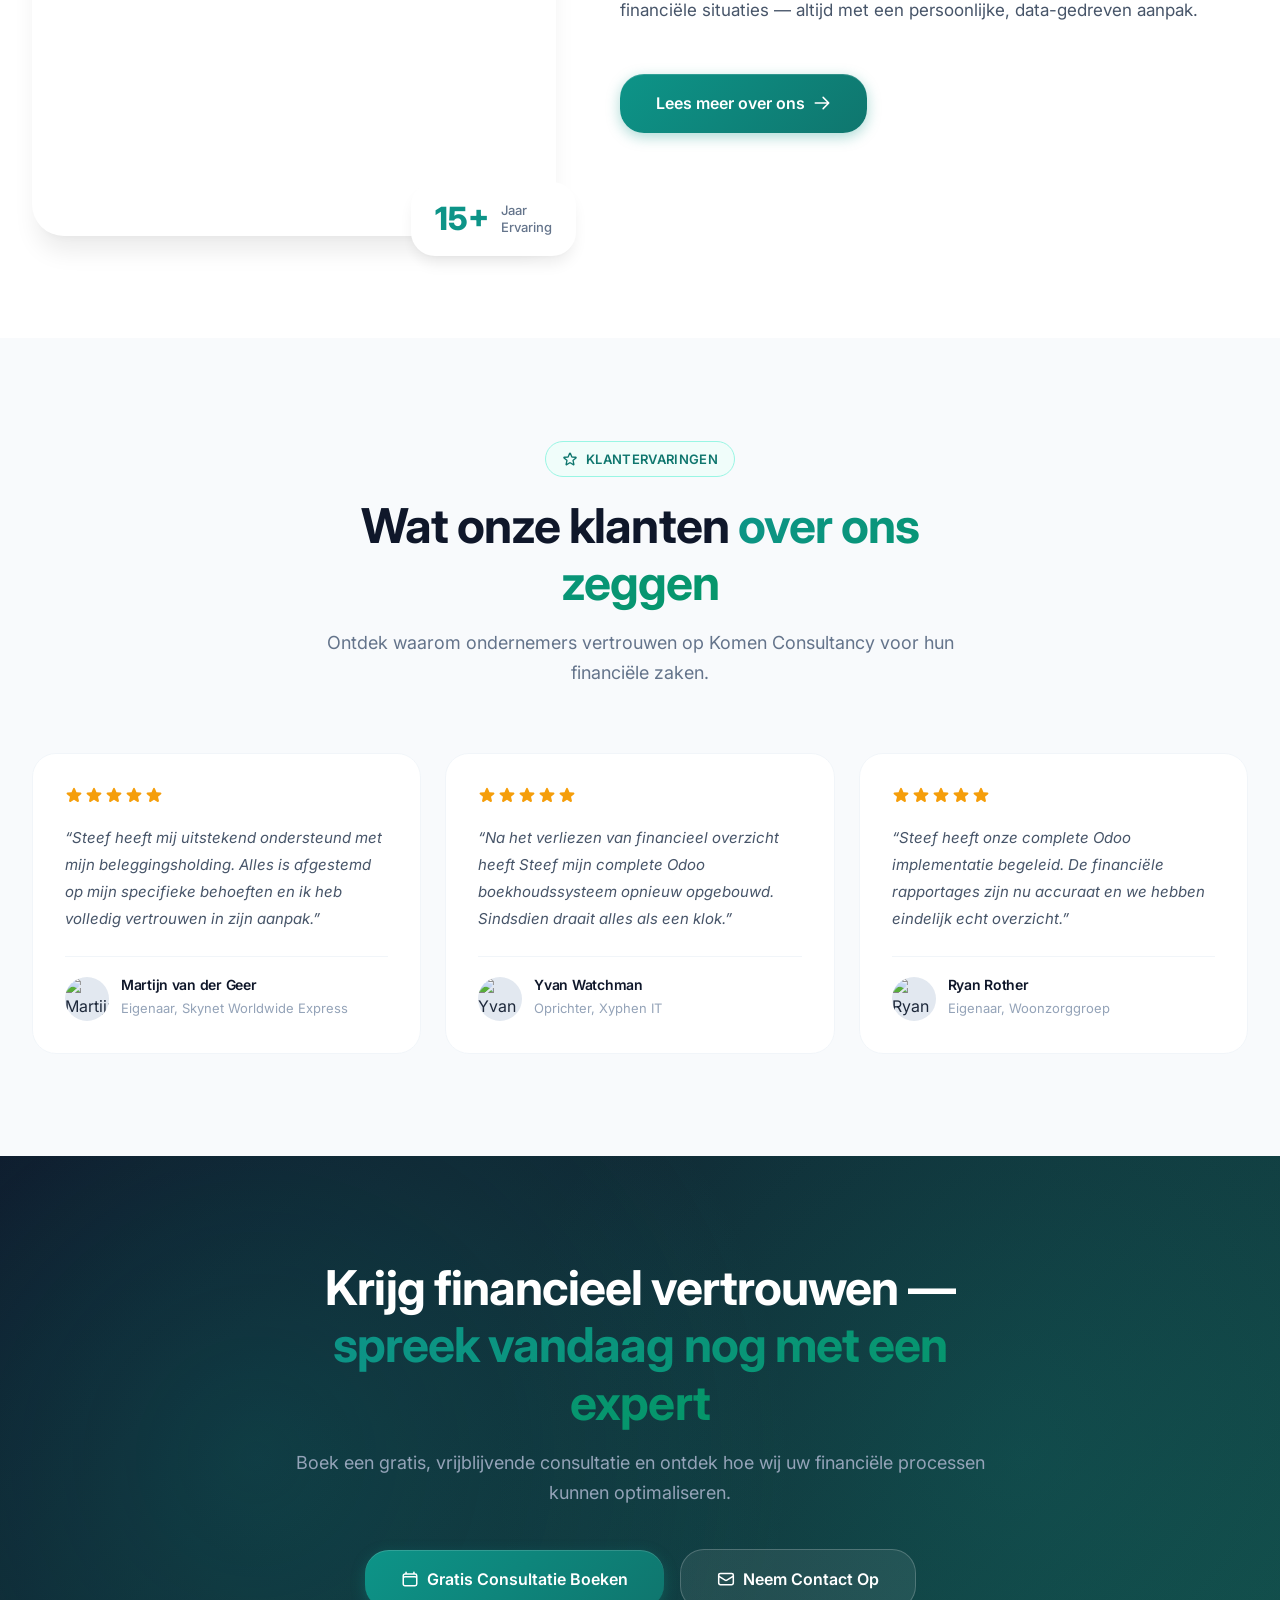
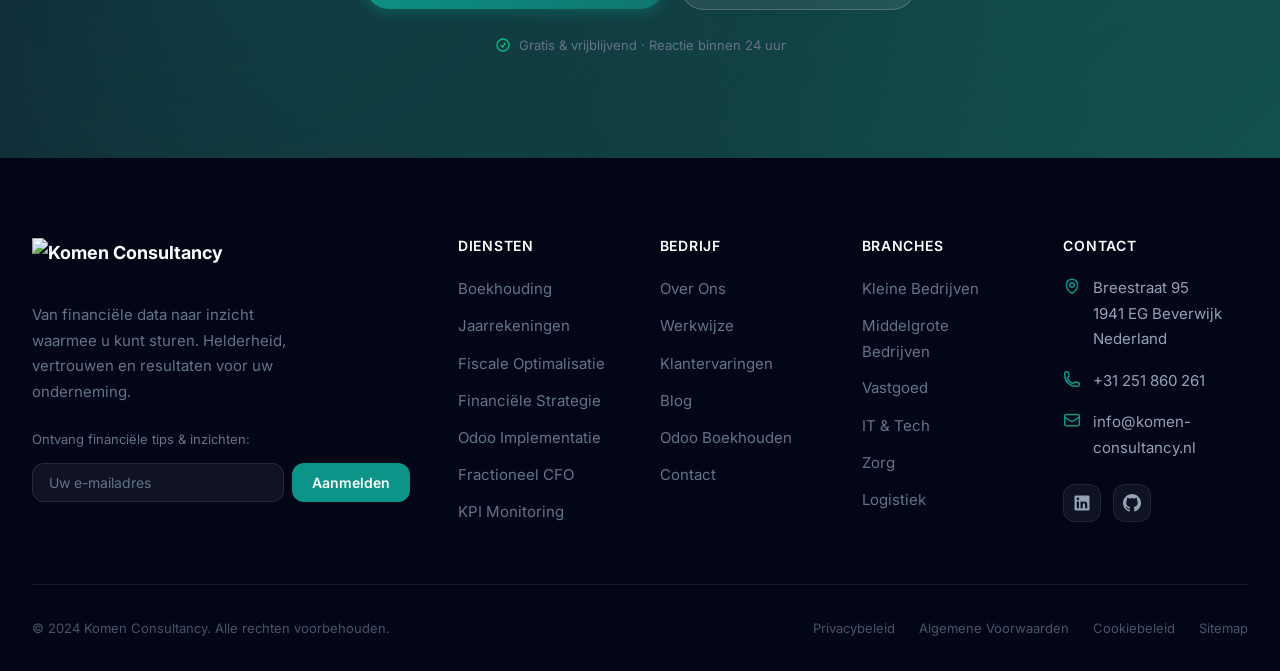
==== commit f7885b71: "Update footer logo to new brandmark and replace favicon - Footer logo now uses Light Brandmark from " ====
--- a/index.html
+++ b/index.html
@@ -9,7 +9,7 @@
   <link rel="preconnect" href="https://fonts.gstatic.com" crossorigin>
   <link href="https://fonts.googleapis.com/css2?family=Inter:wght@400;500;600;700;800&display=swap" rel="stylesheet">
   <link rel="stylesheet" href="css/style.css">
-  <link rel="icon" type="image/png" href="https://www.komenconsultancy.com/logo.png?company=1">
+  <link rel="icon" type="image/png" href="https://i.ibb.co/fV40qt0x/Komen-Consultancy-Favicon.png">
 </head>
 <body>
 
@@ -583,7 +583,7 @@
         <!-- Brand -->
         <div class="footer-brand">
           <div class="footer-brand-logo">
-            <img src="https://www.komenconsultancy.com/web/image/website/1/logo/My%20Website?unique=405324a" alt="Komen Consultancy">
+            <img src="https://i.ibb.co/TBDs1VRQ/Light-Brandmark-Komen-Consultancy.png" alt="Komen Consultancy" style="height:48px">
             
           </div>
           <p>Van financi&euml;le data naar inzicht waarmee u kunt sturen. Helderheid, vertrouwen en resultaten voor uw onderneming.</p>
